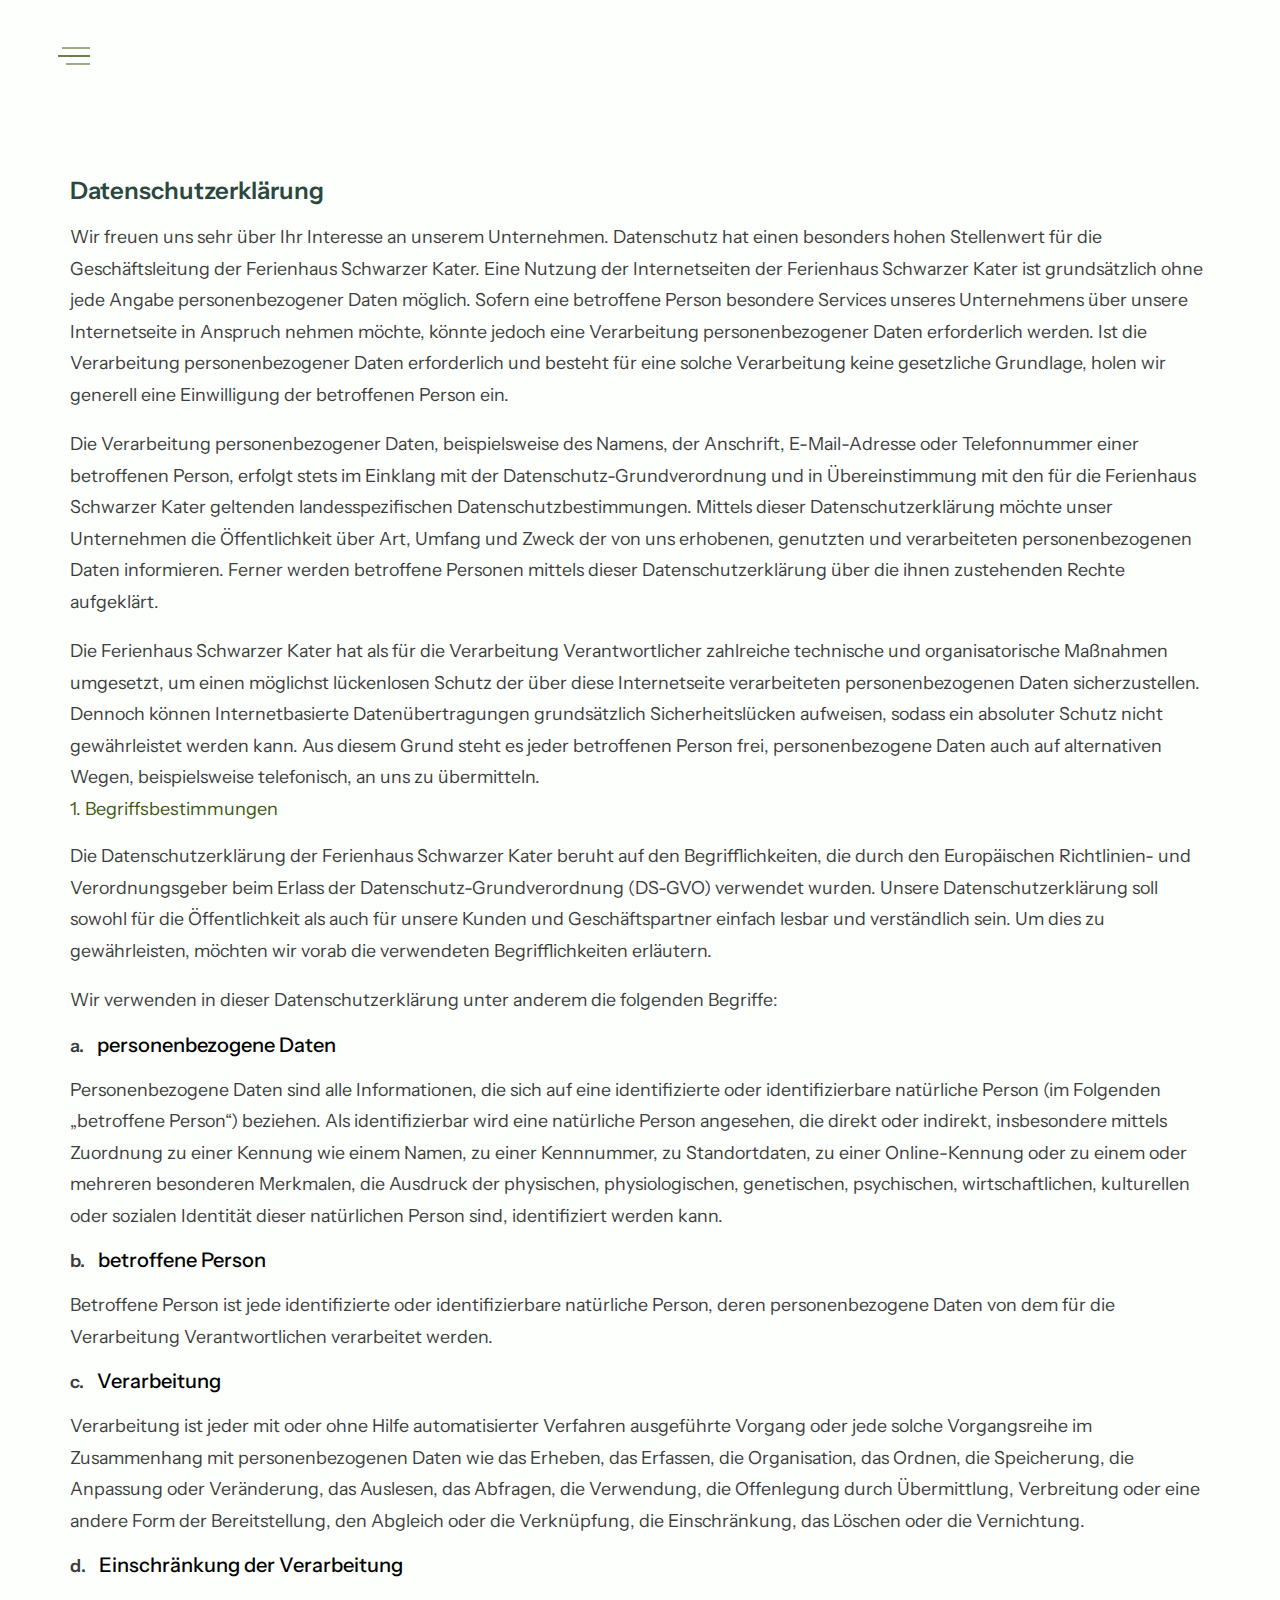
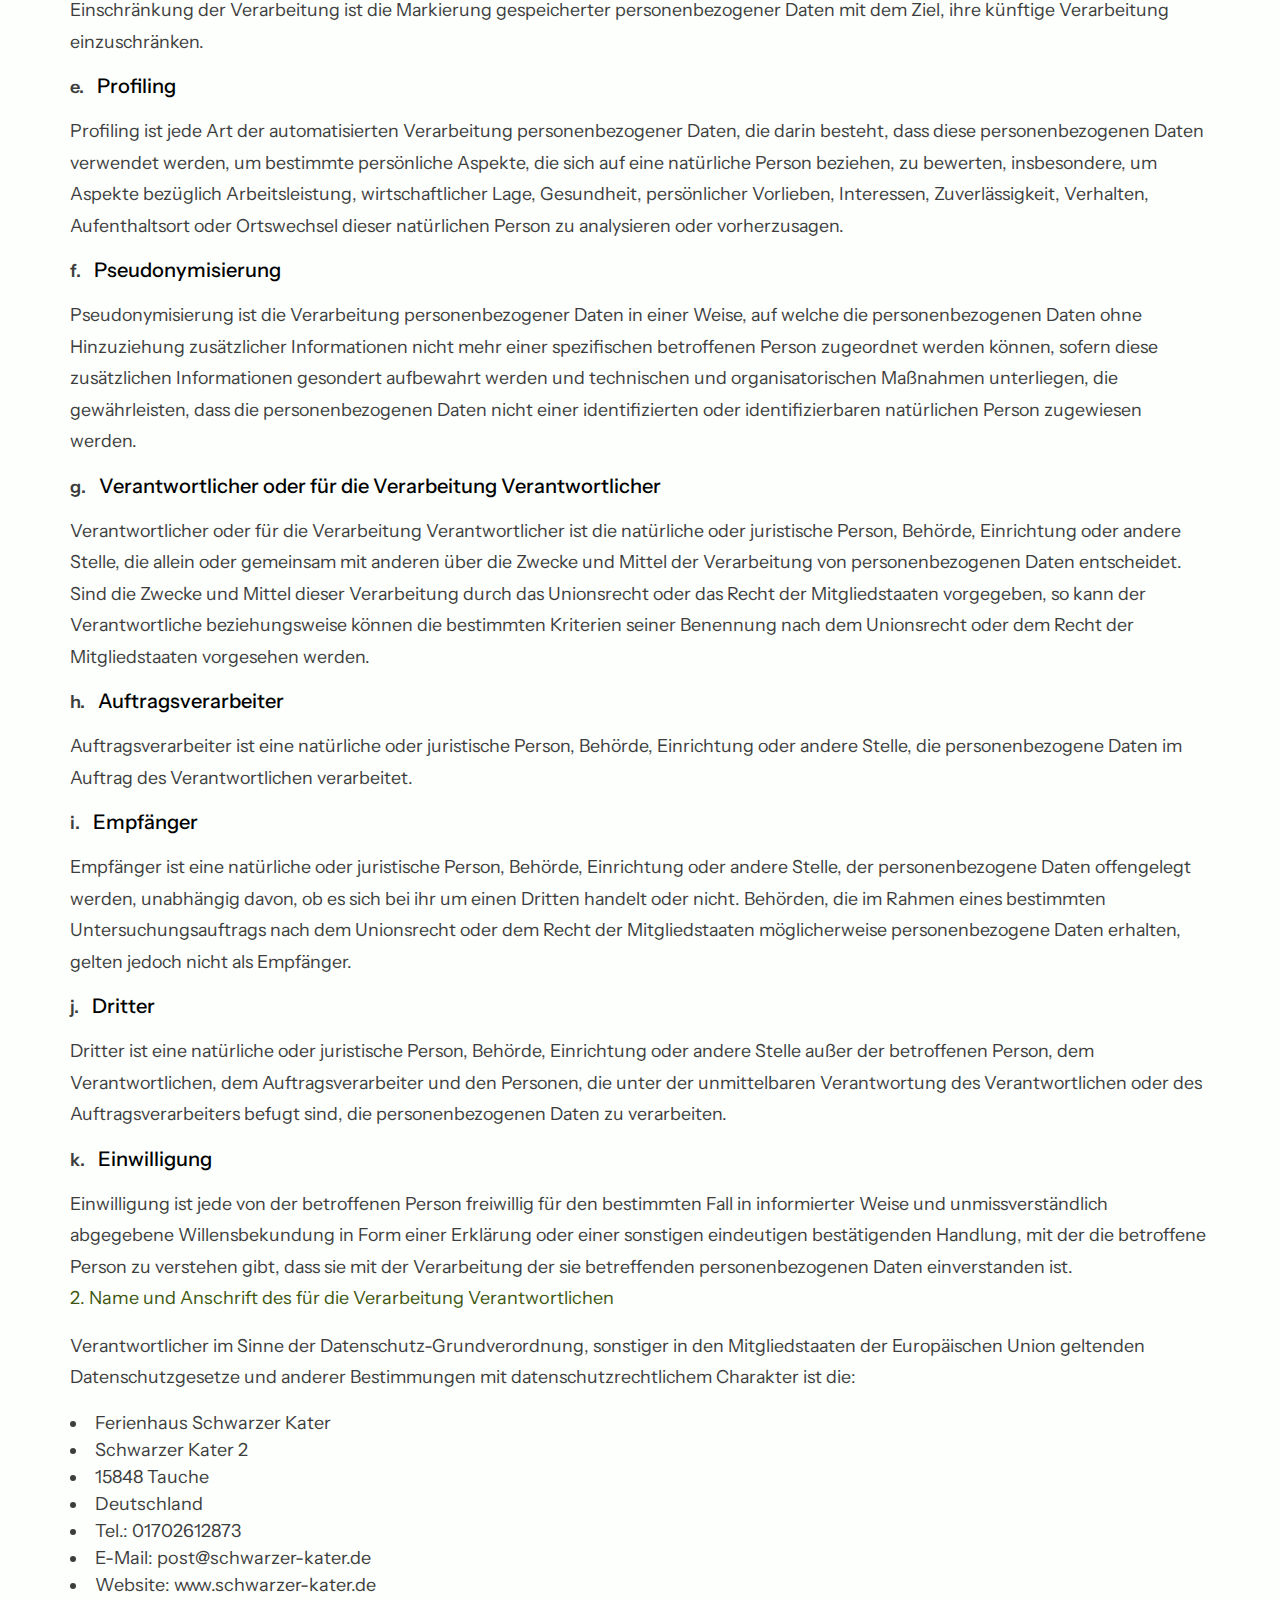
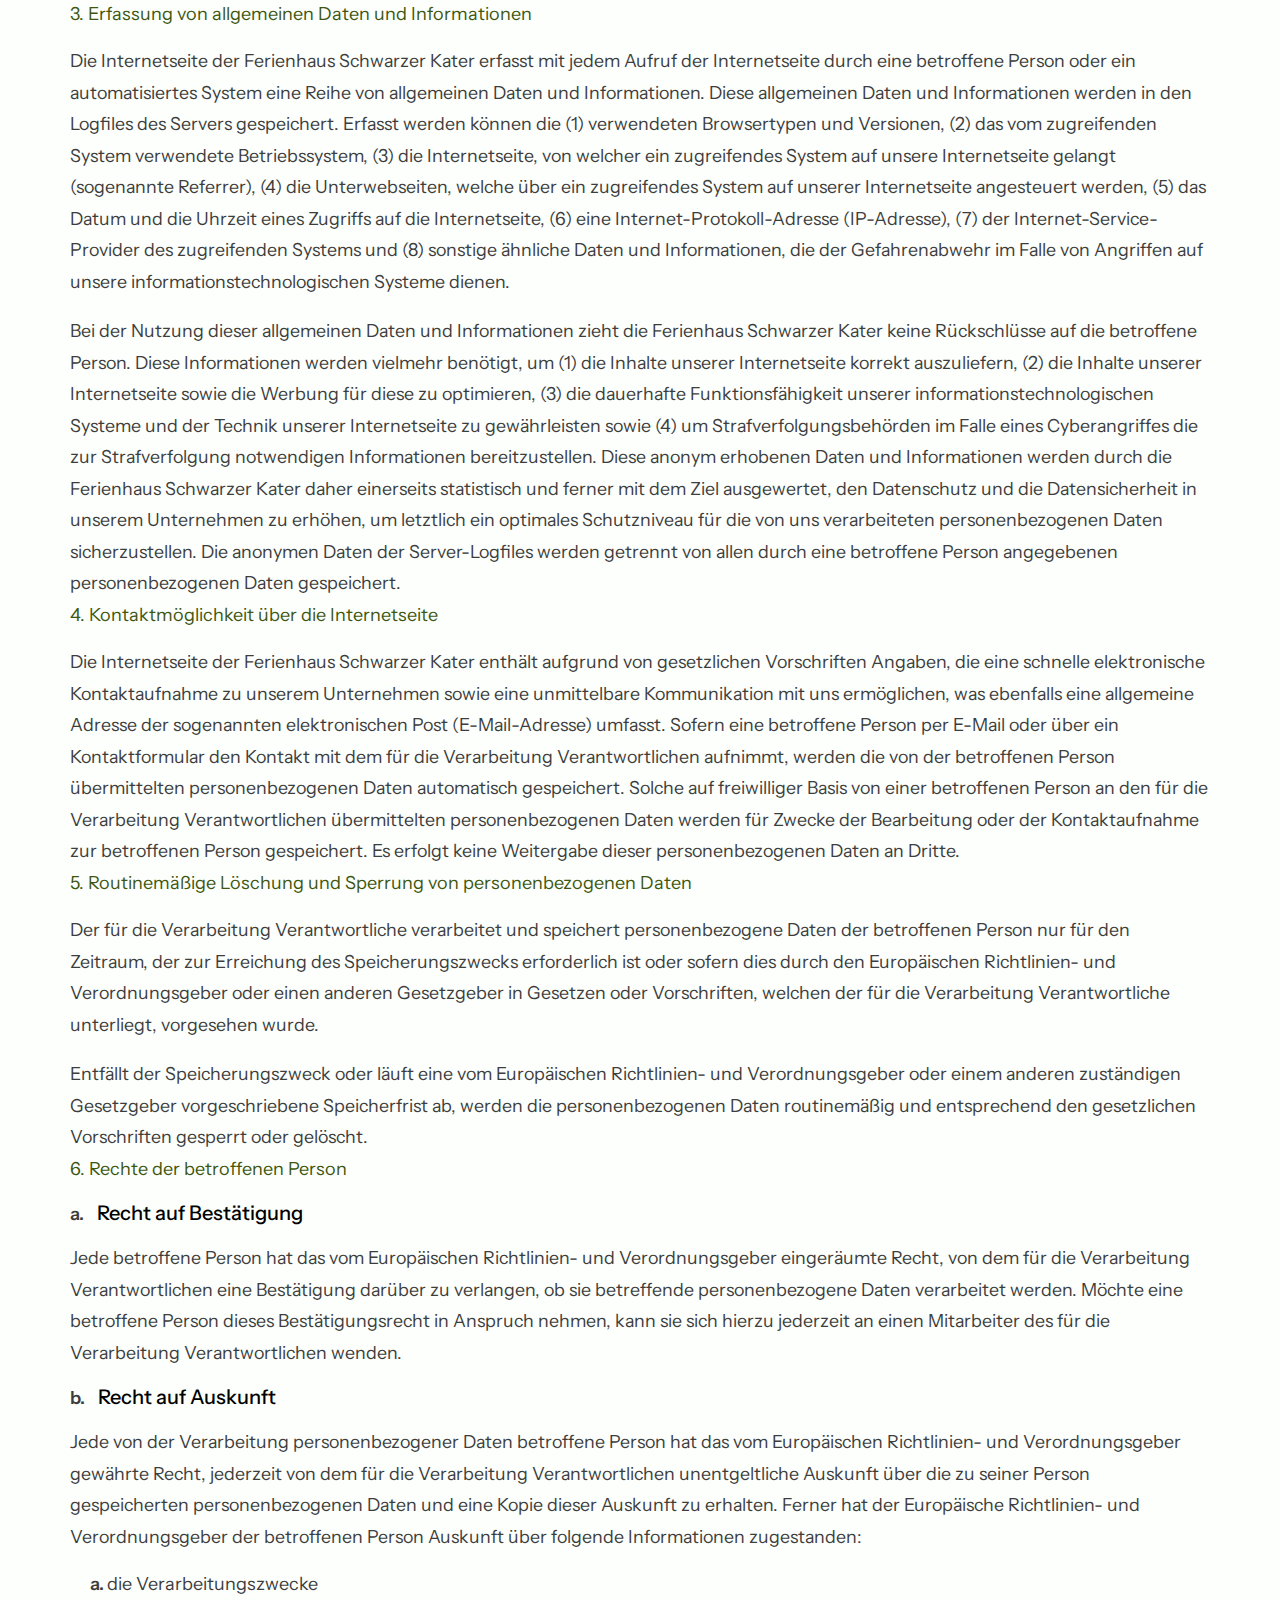
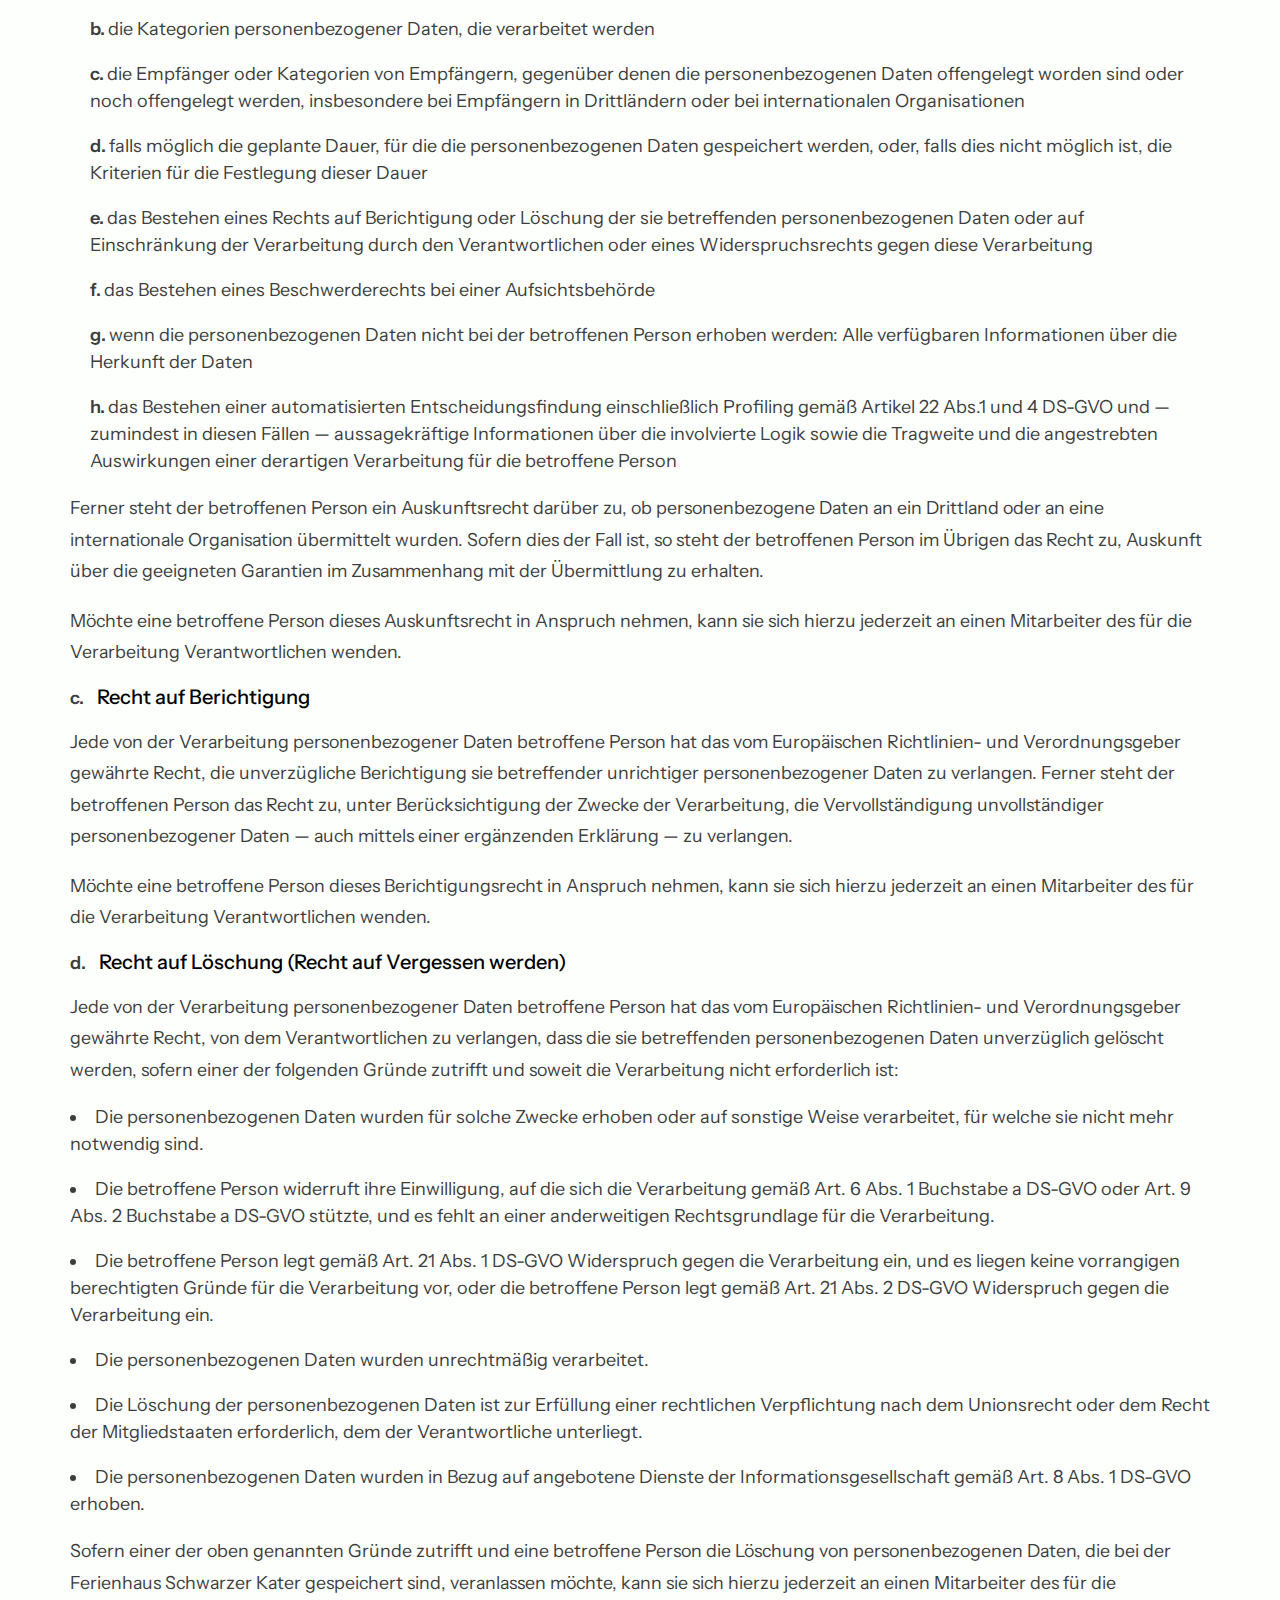
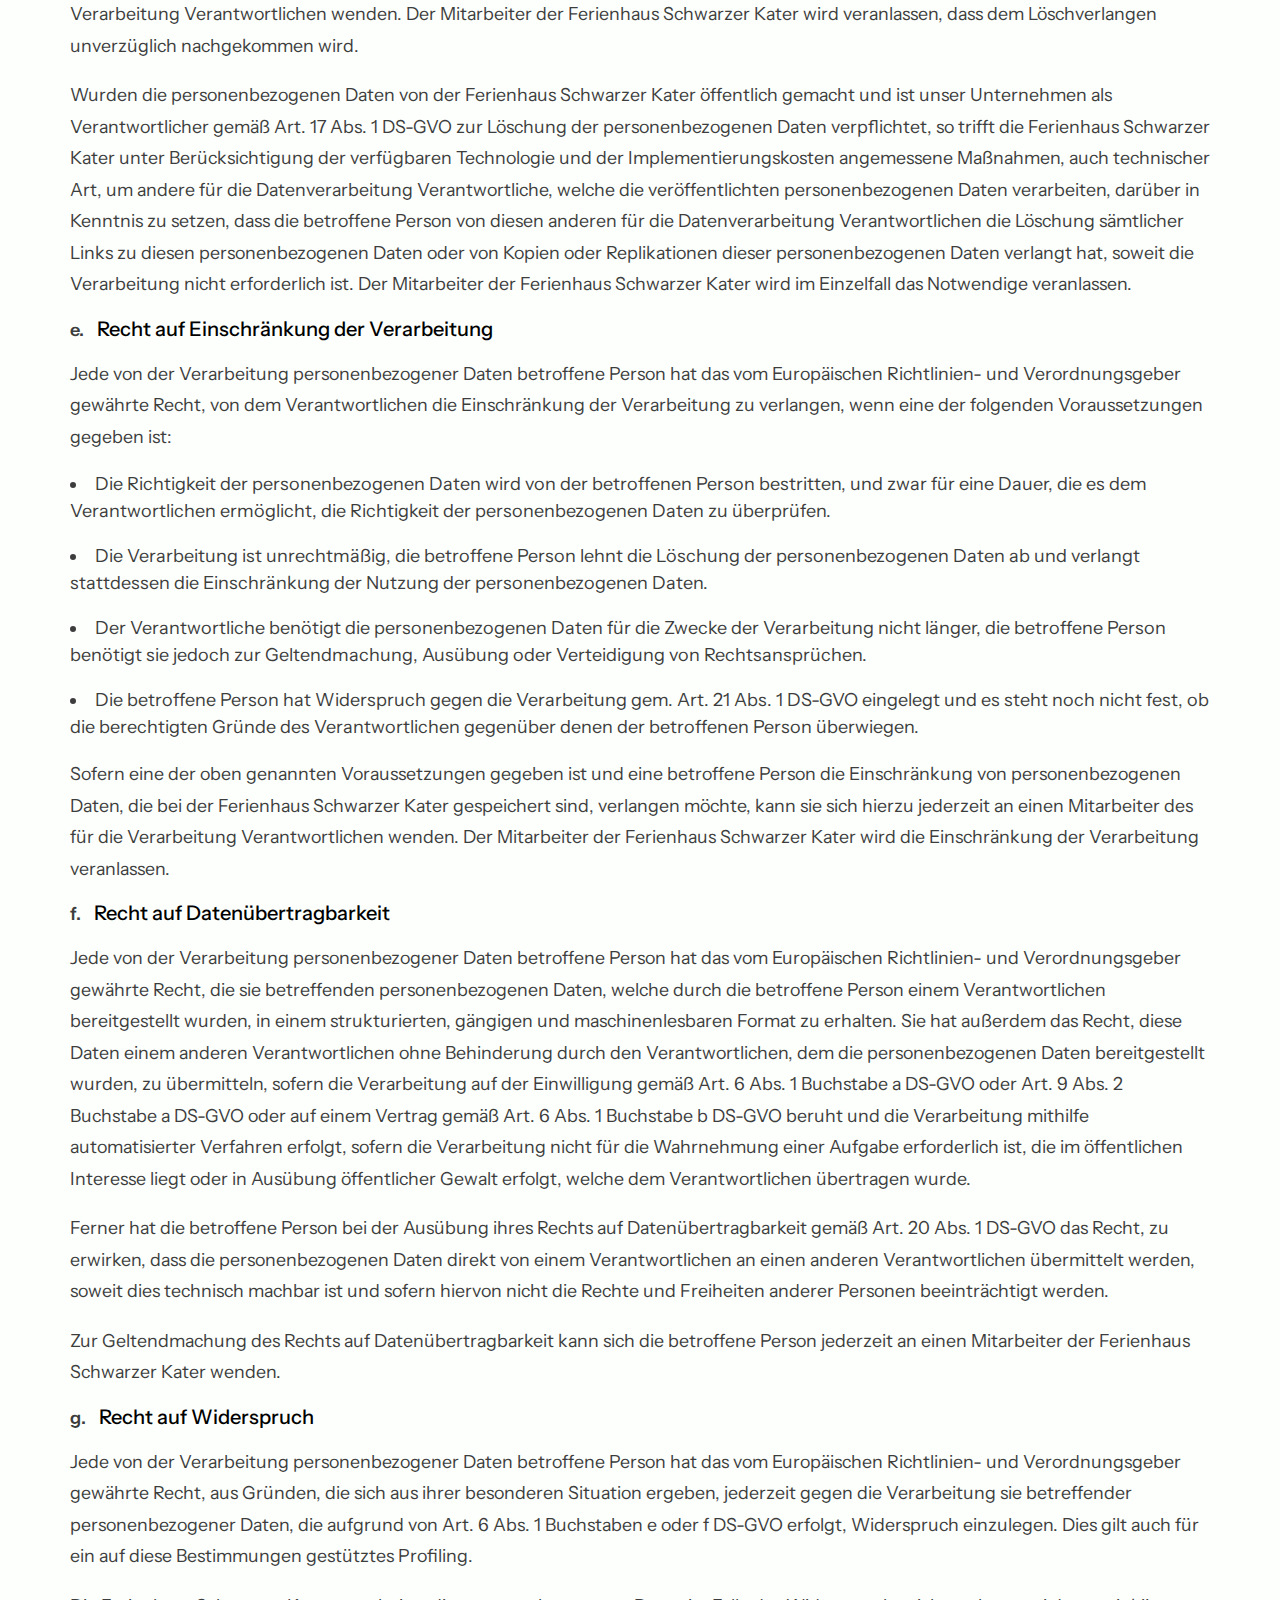
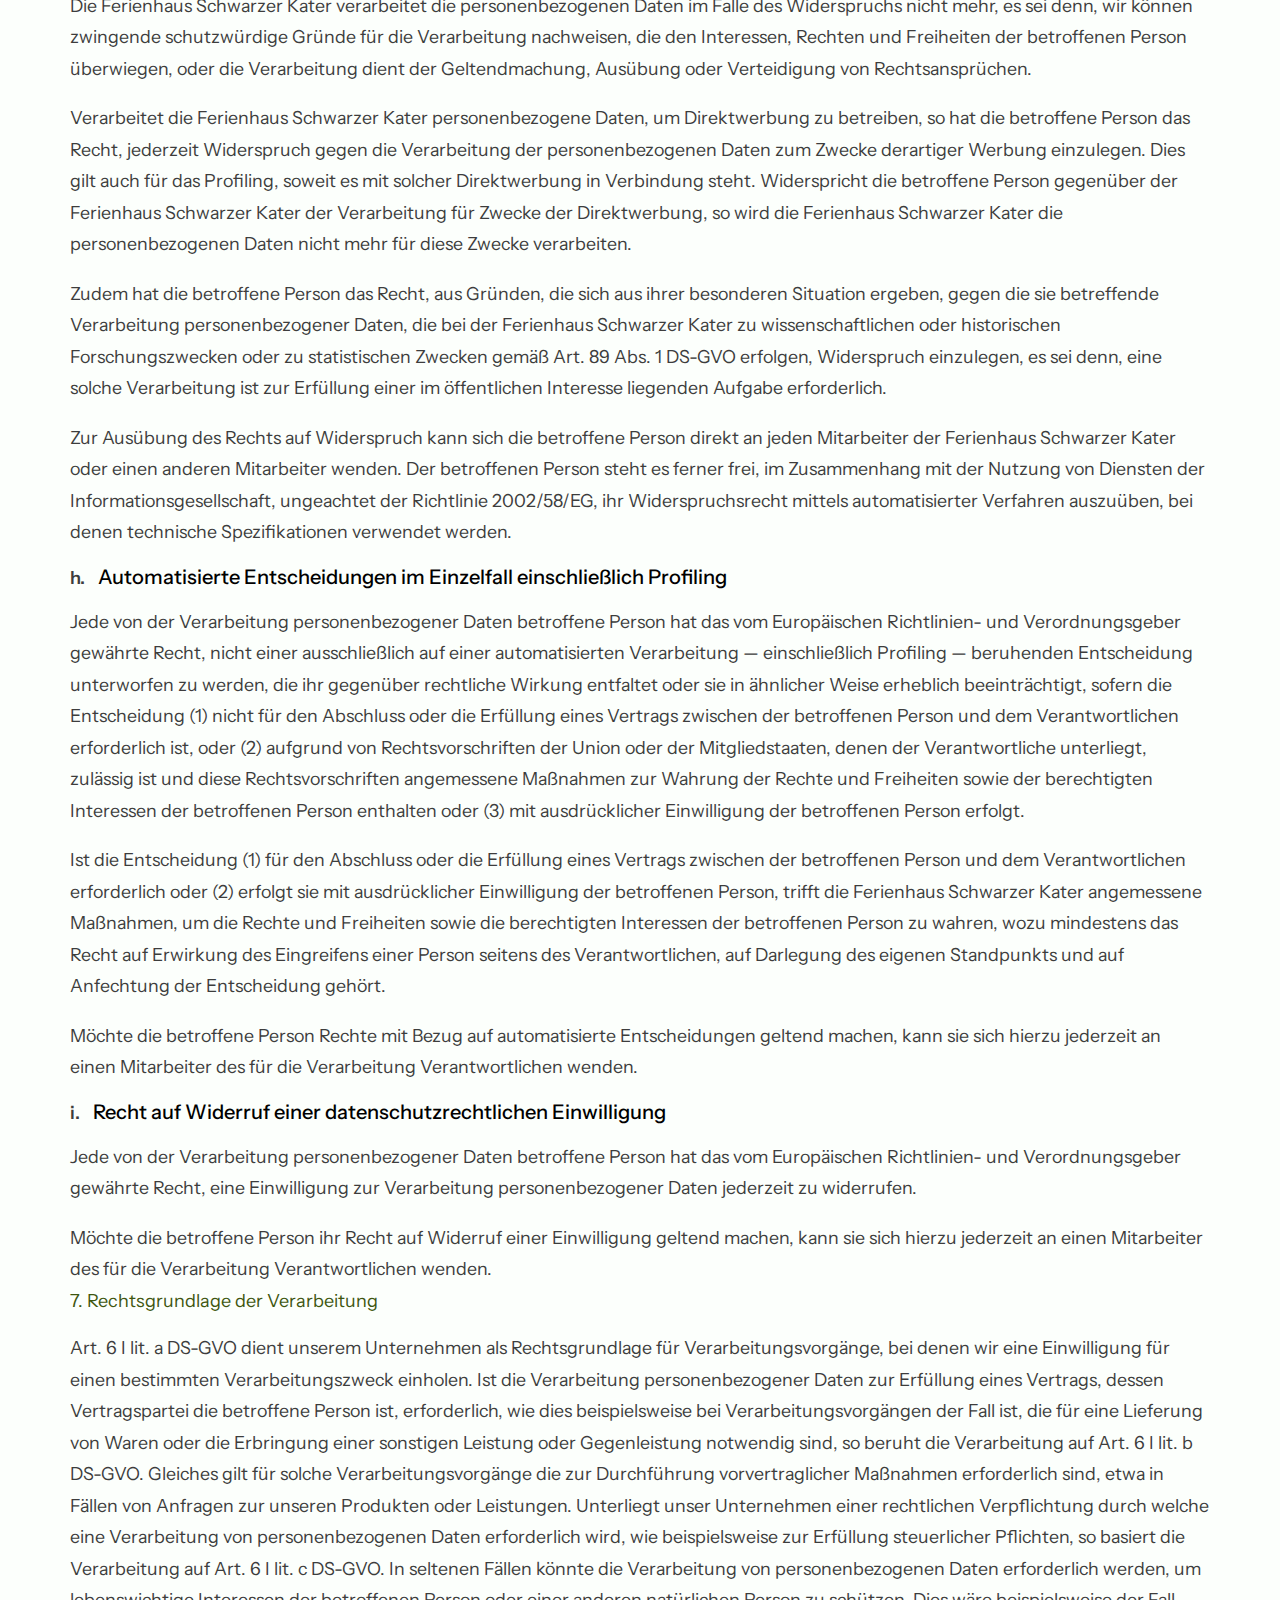
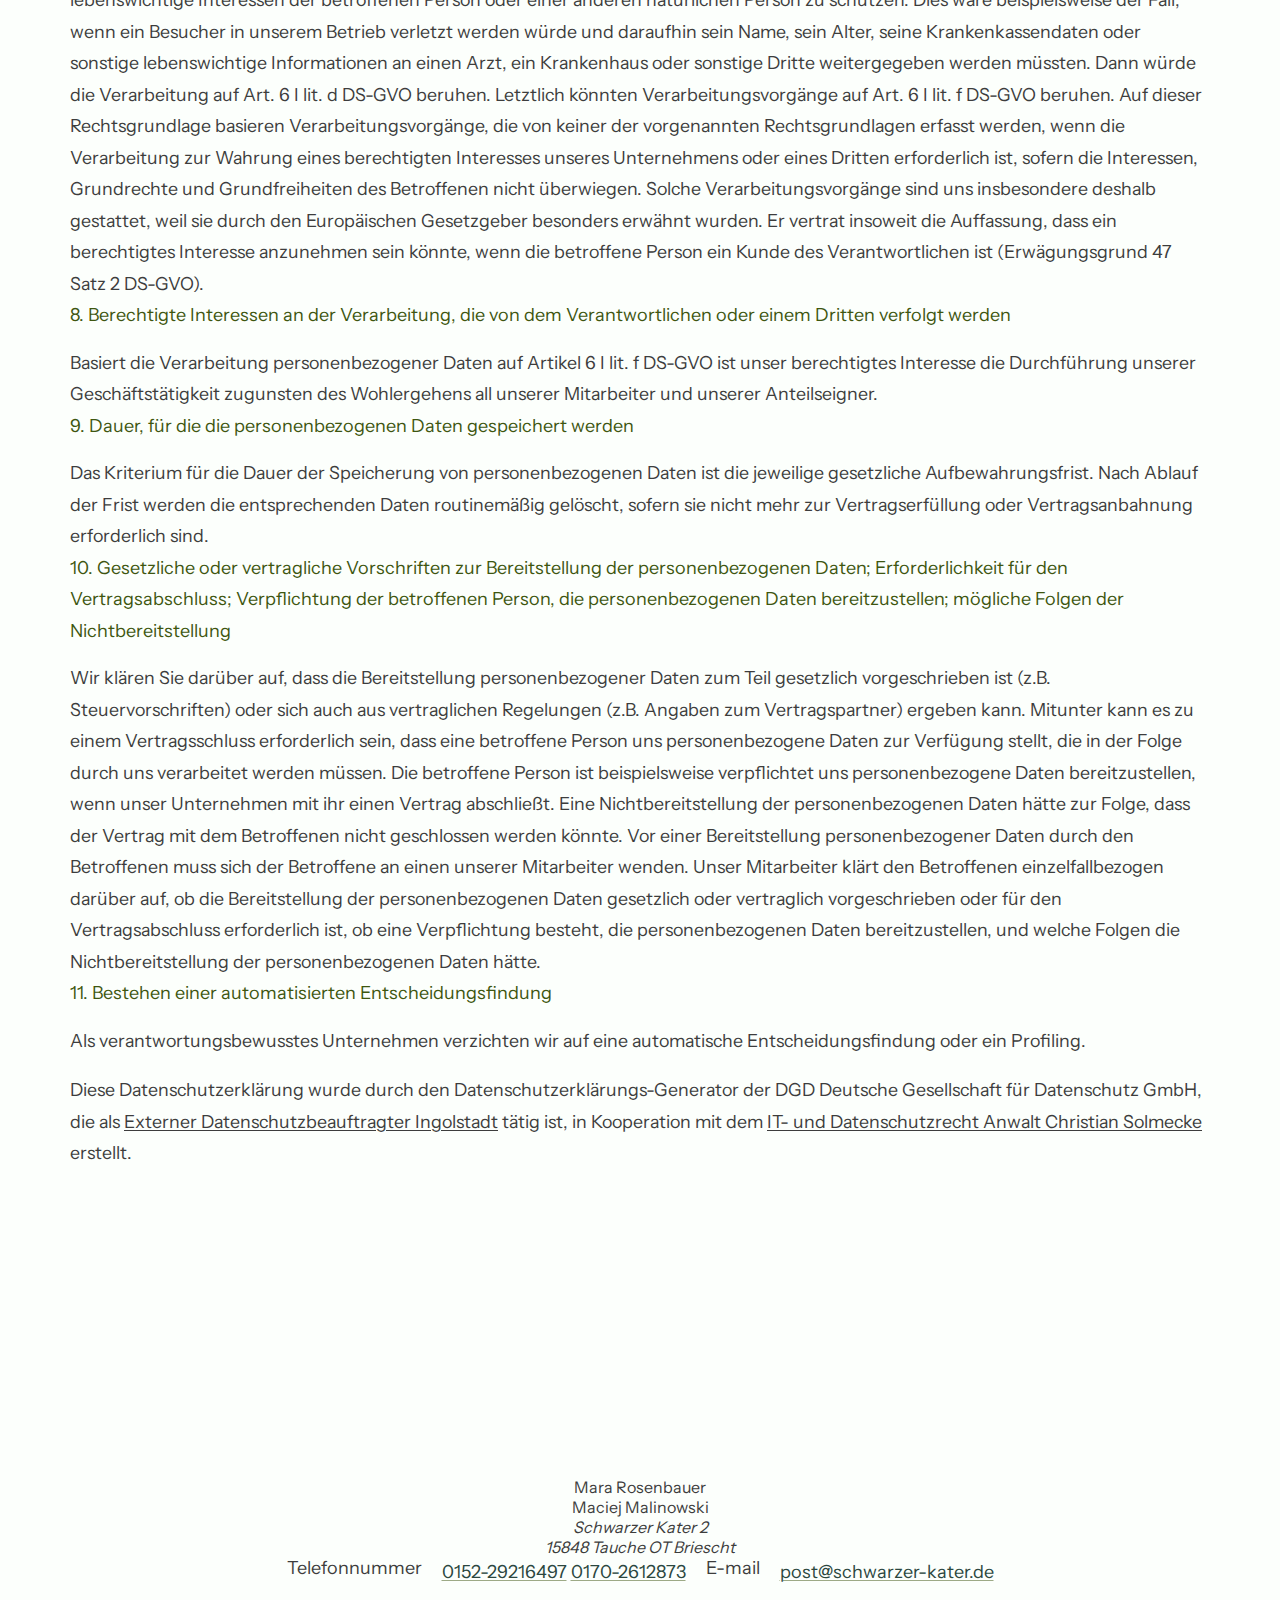
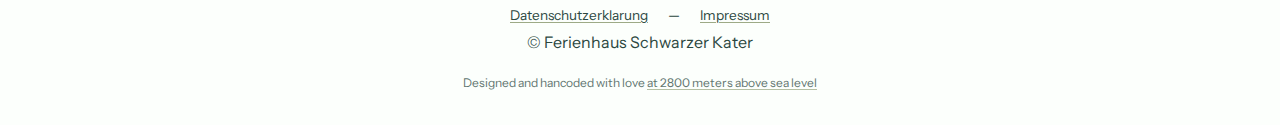
==== datenschutzerklarung.html @ 8ddde850 "Stuff done up to tablet size (?)" ====
<!DOCTYPE HTML>
<html lang="de">
	<head>
		<title>Datenschutzerklärung :: Schwarzer Kater</title>
		<meta charset="utf-8"/>
		<meta name="description" content="Datenschutzerklärung - Schwarzer Kater"/>
		<meta name="keywords" content=""/>
		<meta name="viewport" content="width=device-width, initial-scale=1, user-scalable=no"/>
		<meta http-equiv='cache-control' content='no-cache'/>
		<meta http-equiv='expires' content='0'/>
		<meta http-equiv='pragma' content='no-cache'/>
		<link rel="icon" href="favicon.svg" type="image/svg+xml"/>
		<link rel="manifest" href="/manifest.webmanifest">
		<link rel="stylesheet" href="style.css"/>
		<script defer src="script.js"></script>
	</head>

	<body>
		<!-- Hero image -->
		<header>
			<h1 id="header-logo">
				<a class="logo_link" href="/#heropic">
					<svg id="logo" xmlns="http://www.w3.org/2000/svg" viewBox="0 0 1157.5774 175.6643" preserveAspectRatio="xMidYMin meet" aria-labelledby="logo-title">
						<title id="logo-title">Schwarzer Kater</title>
						<use role="presentation" href="logo.svg#logo-h"></use>
					</svg>
				</a>
			</h1>
			<nav>
				<input type="checkbox" id="menu_toggle"/>
				<label for="menu_toggle">
					<svg xmlns="http://www.w3.org/2000/svg" aria-label="Menu icon" role="img" viewBox="0 0 40 40">
						<rect width="28" height="2" x="12" y="11" fill="currentColor"></rect>
						<rect width="32" height="2" x="8" y="19" fill="currentColor"></rect>
						<rect width="32" height="2" x="8" y="19" fill="currentColor"></rect>
						<rect width="24" height="2" x="16" y="27" fill="currentColor"></rect>
					</svg>
				</label>
				<ul id="menu_items">
					<li><a href="/#wohnungen">Wohnungen</a></li>
					<li><a href="/#einzelheiten">Einzelheiten</a></li>
					<li><a href="/#uberuns">Über uns</a></li>
					<li><a href="/#anreise">Anreise</a></li>
					<li><a href="/#kontakt">Kontakt</a></li>
				</ul>
			</nav>
		</header>

		<!-- Intro text -->
		<main class="textwrapper textlegal">
			<h3>Datenschutzerklärung</h3>
			<p>Wir freuen uns sehr über Ihr Interesse an unserem Unternehmen. Datenschutz hat einen besonders hohen Stellenwert für die Geschäftsleitung der Ferienhaus Schwarzer Kater. Eine Nutzung der Internetseiten der Ferienhaus Schwarzer Kater ist grundsätzlich ohne jede Angabe personenbezogener Daten möglich. Sofern eine betroffene Person besondere Services unseres Unternehmens über unsere Internetseite in Anspruch nehmen möchte, könnte jedoch eine Verarbeitung personenbezogener Daten erforderlich werden. Ist die Verarbeitung personenbezogener Daten erforderlich und besteht für eine solche Verarbeitung keine gesetzliche Grundlage, holen wir generell eine Einwilligung der betroffenen Person ein.</p>
			<p>Die Verarbeitung personenbezogener Daten, beispielsweise des Namens, der Anschrift, E-Mail-Adresse oder Telefonnummer einer betroffenen Person, erfolgt stets im Einklang mit der Datenschutz-Grundverordnung und in Übereinstimmung mit den für die Ferienhaus Schwarzer Kater geltenden landesspezifischen Datenschutzbestimmungen. Mittels dieser Datenschutzerklärung möchte unser Unternehmen die Öffentlichkeit über Art, Umfang und Zweck der von uns erhobenen, genutzten und verarbeiteten personenbezogenen Daten informieren. Ferner werden betroffene Personen mittels dieser Datenschutzerklärung über die ihnen zustehenden Rechte aufgeklärt.</p>
			<p>Die Ferienhaus Schwarzer Kater hat als für die Verarbeitung Verantwortlicher zahlreiche technische und organisatorische Maßnahmen umgesetzt, um einen möglichst lückenlosen Schutz der über diese Internetseite verarbeiteten personenbezogenen Daten sicherzustellen. Dennoch können Internetbasierte Datenübertragungen grundsätzlich Sicherheitslücken aufweisen, sodass ein absoluter Schutz nicht gewährleistet werden kann. Aus diesem Grund steht es jeder betroffenen Person frei, personenbezogene Daten auch auf alternativen Wegen, beispielsweise telefonisch, an uns zu übermitteln.</p>
			<h4>1. Begriffsbestimmungen</h4>
			<p>Die Datenschutzerklärung der Ferienhaus Schwarzer Kater beruht auf den Begrifflichkeiten, die durch den Europäischen Richtlinien- und Verordnungsgeber beim Erlass der Datenschutz-Grundverordnung (DS-GVO) verwendet wurden. Unsere Datenschutzerklärung soll sowohl für die Öffentlichkeit als auch für unsere Kunden und Geschäftspartner einfach lesbar und verständlich sein. Um dies zu gewährleisten, möchten wir vorab die verwendeten Begrifflichkeiten erläutern.</p>
			<p>Wir verwenden in dieser Datenschutzerklärung unter anderem die folgenden Begriffe:</p>
			<ol>
				<li>
					<h5>personenbezogene Daten</h5>
					<p>Personenbezogene Daten sind alle Informationen, die sich auf eine identifizierte oder identifizierbare natürliche Person (im Folgenden „betroffene Person“) beziehen. Als identifizierbar wird eine natürliche Person angesehen, die direkt oder indirekt, insbesondere mittels Zuordnung zu einer Kennung wie einem Namen, zu einer Kennnummer, zu Standortdaten, zu einer Online-Kennung oder zu einem oder mehreren besonderen Merkmalen, die Ausdruck der physischen, physiologischen, genetischen, psychischen, wirtschaftlichen, kulturellen oder sozialen Identität dieser natürlichen Person sind, identifiziert werden kann.</p>
				</li>
				<li>
					<h5>betroffene Person</h5>
					<p>Betroffene Person ist jede identifizierte oder identifizierbare natürliche Person, deren personenbezogene Daten von dem für die Verarbeitung Verantwortlichen verarbeitet werden.</p>
				</li>
				<li>
					<h5>Verarbeitung</h5>
					<p>Verarbeitung ist jeder mit oder ohne Hilfe automatisierter Verfahren ausgeführte Vorgang oder jede solche Vorgangsreihe im Zusammenhang mit personenbezogenen Daten wie das Erheben, das Erfassen, die Organisation, das Ordnen, die Speicherung, die Anpassung oder Veränderung, das Auslesen, das Abfragen, die Verwendung, die Offenlegung durch Übermittlung, Verbreitung oder eine andere Form der Bereitstellung, den Abgleich oder die Verknüpfung, die Einschränkung, das Löschen oder die Vernichtung.</p>
				</li>
				<li>
					<h5>Einschränkung der Verarbeitung</h5>
					<p>Einschränkung der Verarbeitung ist die Markierung gespeicherter personenbezogener Daten mit dem Ziel, ihre künftige Verarbeitung einzuschränken.</p>
				</li>
				<li>
					<h5>Profiling</h5>
					<p>Profiling ist jede Art der automatisierten Verarbeitung personenbezogener Daten, die darin besteht, dass diese personenbezogenen Daten verwendet werden, um bestimmte persönliche Aspekte, die sich auf eine natürliche Person beziehen, zu bewerten, insbesondere, um Aspekte bezüglich Arbeitsleistung, wirtschaftlicher Lage, Gesundheit, persönlicher Vorlieben, Interessen, Zuverlässigkeit, Verhalten, Aufenthaltsort oder Ortswechsel dieser natürlichen Person zu analysieren oder vorherzusagen.</p>
				</li>
				<li>
					<h5> Pseudonymisierung</h5>
					<p>Pseudonymisierung ist die Verarbeitung personenbezogener Daten in einer Weise, auf welche die personenbezogenen Daten ohne Hinzuziehung zusätzlicher Informationen nicht mehr einer spezifischen betroffenen Person zugeordnet werden können, sofern diese zusätzlichen Informationen gesondert aufbewahrt werden und technischen und organisatorischen Maßnahmen unterliegen, die gewährleisten, dass die personenbezogenen Daten nicht einer identifizierten oder identifizierbaren natürlichen Person zugewiesen werden.</p>
				</li>
				<li>
					<h5>Verantwortlicher oder für die Verarbeitung Verantwortlicher</h5>
					<p>Verantwortlicher oder für die Verarbeitung Verantwortlicher ist die natürliche oder juristische Person, Behörde, Einrichtung oder andere Stelle, die allein oder gemeinsam mit anderen über die Zwecke und Mittel der Verarbeitung von personenbezogenen Daten entscheidet. Sind die Zwecke und Mittel dieser Verarbeitung durch das Unionsrecht oder das Recht der Mitgliedstaaten vorgegeben, so kann der Verantwortliche beziehungsweise können die bestimmten Kriterien seiner Benennung nach dem Unionsrecht oder dem Recht der Mitgliedstaaten vorgesehen werden.</p>
				</li>
				<li>
					<h5>Auftragsverarbeiter</h5>
					<p>Auftragsverarbeiter ist eine natürliche oder juristische Person, Behörde, Einrichtung oder andere Stelle, die personenbezogene Daten im Auftrag des Verantwortlichen verarbeitet.</p>
				</li>
				<li>
					<h5>Empfänger</h5>
					<p>Empfänger ist eine natürliche oder juristische Person, Behörde, Einrichtung oder andere Stelle, der personenbezogene Daten offengelegt werden, unabhängig davon, ob es sich bei ihr um einen Dritten handelt oder nicht. Behörden, die im Rahmen eines bestimmten Untersuchungsauftrags nach dem Unionsrecht oder dem Recht der Mitgliedstaaten möglicherweise personenbezogene Daten erhalten, gelten jedoch nicht als Empfänger.</p>
				</li>
				<li>
					<h5>Dritter</h5>
					<p>Dritter ist eine natürliche oder juristische Person, Behörde, Einrichtung oder andere Stelle außer der betroffenen Person, dem Verantwortlichen, dem Auftragsverarbeiter und den Personen, die unter der unmittelbaren Verantwortung des Verantwortlichen oder des Auftragsverarbeiters befugt sind, die personenbezogenen Daten zu verarbeiten.</p>
				</li>
				<li>
					<h5>Einwilligung</h5>
					<p>Einwilligung ist jede von der betroffenen Person freiwillig für den bestimmten Fall in informierter Weise und unmissverständlich abgegebene Willensbekundung in Form einer Erklärung oder einer sonstigen eindeutigen bestätigenden Handlung, mit der die betroffene Person zu verstehen gibt, dass sie mit der Verarbeitung der sie betreffenden personenbezogenen Daten einverstanden ist.</p>
				</li>
			</ol>
			<h4>2. Name und Anschrift des für die Verarbeitung Verantwortlichen</h4>
			<p>Verantwortlicher im Sinne der Datenschutz-Grundverordnung, sonstiger in den Mitgliedstaaten der Europäischen Union geltenden Datenschutzgesetze und anderer Bestimmungen mit datenschutzrechtlichem Charakter ist die:</p>
			<ul>
				<li>Ferienhaus Schwarzer Kater</li>
				<li>Schwarzer Kater 2</li>
				<li>15848 Tauche</li>
				<li>Deutschland</li>
				<li>Tel.: 01702612873</li>
				<li>E-Mail: post@schwarzer-kater.de</li>
				<li>Website: www.schwarzer-kater.de</li>
			</ul>
			<h4>3. Erfassung von allgemeinen Daten und Informationen</h4>
			<p>Die Internetseite der Ferienhaus Schwarzer Kater erfasst mit jedem Aufruf der Internetseite durch eine betroffene Person oder ein automatisiertes System eine Reihe von allgemeinen Daten und Informationen. Diese allgemeinen Daten und Informationen werden in den Logfiles des Servers gespeichert. Erfasst werden können die (1) verwendeten Browsertypen und Versionen, (2) das vom zugreifenden System verwendete Betriebssystem, (3) die Internetseite, von welcher ein zugreifendes System auf unsere Internetseite gelangt (sogenannte Referrer), (4) die Unterwebseiten, welche über ein zugreifendes System auf unserer Internetseite angesteuert werden, (5) das Datum und die Uhrzeit eines Zugriffs auf die Internetseite, (6) eine Internet-Protokoll-Adresse (IP-Adresse), (7) der Internet-Service-Provider des zugreifenden Systems und (8) sonstige ähnliche Daten und Informationen, die der Gefahrenabwehr im Falle von Angriffen auf unsere informationstechnologischen Systeme dienen.</p>
			<p>Bei der Nutzung dieser allgemeinen Daten und Informationen zieht die Ferienhaus Schwarzer Kater keine Rückschlüsse auf die betroffene Person. Diese Informationen werden vielmehr benötigt, um (1) die Inhalte unserer Internetseite korrekt auszuliefern, (2) die Inhalte unserer Internetseite sowie die Werbung für diese zu optimieren, (3) die dauerhafte Funktionsfähigkeit unserer informationstechnologischen Systeme und der Technik unserer Internetseite zu gewährleisten sowie (4) um Strafverfolgungsbehörden im Falle eines Cyberangriffes die zur Strafverfolgung notwendigen Informationen bereitzustellen. Diese anonym erhobenen Daten und Informationen werden durch die Ferienhaus Schwarzer Kater daher einerseits statistisch und ferner mit dem Ziel ausgewertet, den Datenschutz und die Datensicherheit in unserem Unternehmen zu erhöhen, um letztlich ein optimales Schutzniveau für die von uns verarbeiteten personenbezogenen Daten sicherzustellen. Die anonymen Daten der Server-Logfiles werden getrennt von allen durch eine betroffene Person angegebenen personenbezogenen Daten gespeichert.</p>
			<h4>4. Kontaktmöglichkeit über die Internetseite</h4>
			<p>Die Internetseite der Ferienhaus Schwarzer Kater enthält aufgrund von gesetzlichen Vorschriften Angaben, die eine schnelle elektronische Kontaktaufnahme zu unserem Unternehmen sowie eine unmittelbare Kommunikation mit uns ermöglichen, was ebenfalls eine allgemeine Adresse der sogenannten elektronischen Post (E-Mail-Adresse) umfasst. Sofern eine betroffene Person per E-Mail oder über ein Kontaktformular den Kontakt mit dem für die Verarbeitung Verantwortlichen aufnimmt, werden die von der betroffenen Person übermittelten personenbezogenen Daten automatisch gespeichert. Solche auf freiwilliger Basis von einer betroffenen Person an den für die Verarbeitung Verantwortlichen übermittelten personenbezogenen Daten werden für Zwecke der Bearbeitung oder der Kontaktaufnahme zur betroffenen Person gespeichert. Es erfolgt keine Weitergabe dieser personenbezogenen Daten an Dritte.</p>
			<h4>5. Routinemäßige Löschung und Sperrung von personenbezogenen Daten</h4>
			<p>Der für die Verarbeitung Verantwortliche verarbeitet und speichert personenbezogene Daten der betroffenen Person nur für den Zeitraum, der zur Erreichung des Speicherungszwecks erforderlich ist oder sofern dies durch den Europäischen Richtlinien- und Verordnungsgeber oder einen anderen Gesetzgeber in Gesetzen oder Vorschriften, welchen der für die Verarbeitung Verantwortliche unterliegt, vorgesehen wurde.</p>
			<p>Entfällt der Speicherungszweck oder läuft eine vom Europäischen Richtlinien- und Verordnungsgeber oder einem anderen zuständigen Gesetzgeber vorgeschriebene Speicherfrist ab, werden die personenbezogenen Daten routinemäßig und entsprechend den gesetzlichen Vorschriften gesperrt oder gelöscht.</p>
			<h4>6. Rechte der betroffenen Person</h4>
			<ol>
				<li>
					<h5>Recht auf Bestätigung</h5>
					<p>Jede betroffene Person hat das vom Europäischen Richtlinien- und Verordnungsgeber eingeräumte Recht, von dem für die Verarbeitung Verantwortlichen eine Bestätigung darüber zu verlangen, ob sie betreffende personenbezogene Daten verarbeitet werden. Möchte eine betroffene Person dieses Bestätigungsrecht in Anspruch nehmen, kann sie sich hierzu jederzeit an einen Mitarbeiter des für die Verarbeitung Verantwortlichen wenden.</p>
				</li>
				<li>
					<h5>Recht auf Auskunft</h5>
					<p>Jede von der Verarbeitung personenbezogener Daten betroffene Person hat das vom Europäischen Richtlinien- und Verordnungsgeber gewährte Recht, jederzeit von dem für die Verarbeitung Verantwortlichen unentgeltliche Auskunft über die zu seiner Person gespeicherten personenbezogenen Daten und eine Kopie dieser Auskunft zu erhalten. Ferner hat der Europäische Richtlinien- und Verordnungsgeber der betroffenen Person Auskunft über folgende Informationen zugestanden:</p>
					<ol>
						<li>die Verarbeitungszwecke</li>
						<li>die Kategorien personenbezogener Daten, die verarbeitet werden</li>
						<li>die Empfänger oder Kategorien von Empfängern, gegenüber denen die personenbezogenen Daten offengelegt worden sind oder noch offengelegt werden, insbesondere bei Empfängern in Drittländern oder bei internationalen Organisationen</li>
						<li>falls möglich die geplante Dauer, für die die personenbezogenen Daten gespeichert werden, oder, falls dies nicht möglich ist, die Kriterien für die Festlegung dieser Dauer</li>
						<li>das Bestehen eines Rechts auf Berichtigung oder Löschung der sie betreffenden personenbezogenen Daten oder auf Einschränkung der Verarbeitung durch den Verantwortlichen oder eines Widerspruchsrechts gegen diese Verarbeitung</li>
						<li>das Bestehen eines Beschwerderechts bei einer Aufsichtsbehörde</li>
						<li>wenn die personenbezogenen Daten nicht bei der betroffenen Person erhoben werden: Alle verfügbaren Informationen über die Herkunft der Daten</li>
						<li>das Bestehen einer automatisierten Entscheidungsfindung einschließlich Profiling gemäß Artikel 22 Abs.1 und 4 DS-GVO und — zumindest in diesen Fällen — aussagekräftige Informationen über die involvierte Logik sowie die Tragweite und die angestrebten Auswirkungen einer derartigen Verarbeitung für die betroffene Person</li>
					</ol>
					<p>Ferner steht der betroffenen Person ein Auskunftsrecht darüber zu, ob personenbezogene Daten an ein Drittland oder an eine internationale Organisation übermittelt wurden. Sofern dies der Fall ist, so steht der betroffenen Person im Übrigen das Recht zu, Auskunft über die geeigneten Garantien im Zusammenhang mit der Übermittlung zu erhalten.</p>
					<p>Möchte eine betroffene Person dieses Auskunftsrecht in Anspruch nehmen, kann sie sich hierzu jederzeit an einen Mitarbeiter des für die Verarbeitung Verantwortlichen wenden.</p>
				</li>
				<li>
					<h5>Recht auf Berichtigung</h5>
					<p>Jede von der Verarbeitung personenbezogener Daten betroffene Person hat das vom Europäischen Richtlinien- und Verordnungsgeber gewährte Recht, die unverzügliche Berichtigung sie betreffender unrichtiger personenbezogener Daten zu verlangen. Ferner steht der betroffenen Person das Recht zu, unter Berücksichtigung der Zwecke der Verarbeitung, die Vervollständigung unvollständiger personenbezogener Daten — auch mittels einer ergänzenden Erklärung — zu verlangen.</p>
					<p>Möchte eine betroffene Person dieses Berichtigungsrecht in Anspruch nehmen, kann sie sich hierzu jederzeit an einen Mitarbeiter des für die Verarbeitung Verantwortlichen wenden.</p>
				</li>
				<li>
					<h5>Recht auf Löschung (Recht auf Vergessen werden)</h5>
					<p>Jede von der Verarbeitung personenbezogener Daten betroffene Person hat das vom Europäischen Richtlinien- und Verordnungsgeber gewährte Recht, von dem Verantwortlichen zu verlangen, dass die sie betreffenden personenbezogenen Daten unverzüglich gelöscht werden, sofern einer der folgenden Gründe zutrifft und soweit die Verarbeitung nicht erforderlich ist:</p>
					<ul>
						<li>Die personenbezogenen Daten wurden für solche Zwecke erhoben oder auf sonstige Weise verarbeitet, für welche sie nicht mehr notwendig sind.</li>
						<li>Die betroffene Person widerruft ihre Einwilligung, auf die sich die Verarbeitung gemäß Art. 6 Abs. 1 Buchstabe a DS-GVO oder Art. 9 Abs. 2 Buchstabe a DS-GVO stützte, und es fehlt an einer anderweitigen Rechtsgrundlage für die Verarbeitung.</li>
						<li>Die betroffene Person legt gemäß Art. 21 Abs. 1 DS-GVO Widerspruch gegen die Verarbeitung ein, und es liegen keine vorrangigen berechtigten Gründe für die Verarbeitung vor, oder die betroffene Person legt gemäß Art. 21 Abs. 2 DS-GVO Widerspruch gegen die Verarbeitung ein.</li>
						<li>Die personenbezogenen Daten wurden unrechtmäßig verarbeitet.</li>
						<li>Die Löschung der personenbezogenen Daten ist zur Erfüllung einer rechtlichen Verpflichtung nach dem Unionsrecht oder dem Recht der Mitgliedstaaten erforderlich, dem der Verantwortliche unterliegt.</li>
						<li>Die personenbezogenen Daten wurden in Bezug auf angebotene Dienste der Informationsgesellschaft gemäß Art. 8 Abs. 1 DS-GVO erhoben.</li>
					</ul>
					<p>Sofern einer der oben genannten Gründe zutrifft und eine betroffene Person die Löschung von personenbezogenen Daten, die bei der Ferienhaus Schwarzer Kater gespeichert sind, veranlassen möchte, kann sie sich hierzu jederzeit an einen Mitarbeiter des für die Verarbeitung Verantwortlichen wenden. Der Mitarbeiter der Ferienhaus Schwarzer Kater wird veranlassen, dass dem Löschverlangen unverzüglich nachgekommen wird.</p>
					<p>Wurden die personenbezogenen Daten von der Ferienhaus Schwarzer Kater öffentlich gemacht und ist unser Unternehmen als Verantwortlicher gemäß Art. 17 Abs. 1 DS-GVO zur Löschung der personenbezogenen Daten verpflichtet, so trifft die Ferienhaus Schwarzer Kater unter Berücksichtigung der verfügbaren Technologie und der Implementierungskosten angemessene Maßnahmen, auch technischer Art, um andere für die Datenverarbeitung Verantwortliche, welche die veröffentlichten personenbezogenen Daten verarbeiten, darüber in Kenntnis zu setzen, dass die betroffene Person von diesen anderen für die Datenverarbeitung Verantwortlichen die Löschung sämtlicher Links zu diesen personenbezogenen Daten oder von Kopien oder Replikationen dieser personenbezogenen Daten verlangt hat, soweit die Verarbeitung nicht erforderlich ist. Der Mitarbeiter der Ferienhaus Schwarzer Kater wird im Einzelfall das Notwendige veranlassen.</p>
				</li>
				<li>
					<h5>Recht auf Einschränkung der Verarbeitung</h5>
					<p>Jede von der Verarbeitung personenbezogener Daten betroffene Person hat das vom Europäischen Richtlinien- und Verordnungsgeber gewährte Recht, von dem Verantwortlichen die Einschränkung der Verarbeitung zu verlangen, wenn eine der folgenden Voraussetzungen gegeben ist:</p>
					<ul>
						<li>Die Richtigkeit der personenbezogenen Daten wird von der betroffenen Person bestritten, und zwar für eine Dauer, die es dem Verantwortlichen ermöglicht, die Richtigkeit der personenbezogenen Daten zu überprüfen.</li>
						<li>Die Verarbeitung ist unrechtmäßig, die betroffene Person lehnt die Löschung der personenbezogenen Daten ab und verlangt stattdessen die Einschränkung der Nutzung der personenbezogenen Daten.</li>
						<li>Der Verantwortliche benötigt die personenbezogenen Daten für die Zwecke der Verarbeitung nicht länger, die betroffene Person benötigt sie jedoch zur Geltendmachung, Ausübung oder Verteidigung von Rechtsansprüchen.</li>
						<li>Die betroffene Person hat Widerspruch gegen die Verarbeitung gem. Art. 21 Abs. 1 DS-GVO eingelegt und es steht noch nicht fest, ob die berechtigten Gründe des Verantwortlichen gegenüber denen der betroffenen Person überwiegen.</li>
					</ul>
			<p>Sofern eine der oben genannten Voraussetzungen gegeben ist und eine betroffene Person die Einschränkung von personenbezogenen Daten, die bei der Ferienhaus Schwarzer Kater gespeichert sind, verlangen möchte, kann sie sich hierzu jederzeit an einen Mitarbeiter des für die Verarbeitung Verantwortlichen wenden. Der Mitarbeiter der Ferienhaus Schwarzer Kater wird die Einschränkung der Verarbeitung veranlassen.</p>
				</li>
				<li>
					<h5>Recht auf Datenübertragbarkeit</h5>
					<p>Jede von der Verarbeitung personenbezogener Daten betroffene Person hat das vom Europäischen Richtlinien- und Verordnungsgeber gewährte Recht, die sie betreffenden personenbezogenen Daten, welche durch die betroffene Person einem Verantwortlichen bereitgestellt wurden, in einem strukturierten, gängigen und maschinenlesbaren Format zu erhalten. Sie hat außerdem das Recht, diese Daten einem anderen Verantwortlichen ohne Behinderung durch den Verantwortlichen, dem die personenbezogenen Daten bereitgestellt wurden, zu übermitteln, sofern die Verarbeitung auf der Einwilligung gemäß Art. 6 Abs. 1 Buchstabe a DS-GVO oder Art. 9 Abs. 2 Buchstabe a DS-GVO oder auf einem Vertrag gemäß Art. 6 Abs. 1 Buchstabe b DS-GVO beruht und die Verarbeitung mithilfe automatisierter Verfahren erfolgt, sofern die Verarbeitung nicht für die Wahrnehmung einer Aufgabe erforderlich ist, die im öffentlichen Interesse liegt oder in Ausübung öffentlicher Gewalt erfolgt, welche dem Verantwortlichen übertragen wurde.</p>
					<p>Ferner hat die betroffene Person bei der Ausübung ihres Rechts auf Datenübertragbarkeit gemäß Art. 20 Abs. 1 DS-GVO das Recht, zu erwirken, dass die personenbezogenen Daten direkt von einem Verantwortlichen an einen anderen Verantwortlichen übermittelt werden, soweit dies technisch machbar ist und sofern hiervon nicht die Rechte und Freiheiten anderer Personen beeinträchtigt werden.</p>
					<p>Zur Geltendmachung des Rechts auf Datenübertragbarkeit kann sich die betroffene Person jederzeit an einen Mitarbeiter der Ferienhaus Schwarzer Kater wenden.</p>
				</li>
				<li>
					<h5>Recht auf Widerspruch</h5>
					<p>Jede von der Verarbeitung personenbezogener Daten betroffene Person hat das vom Europäischen Richtlinien- und Verordnungsgeber gewährte Recht, aus Gründen, die sich aus ihrer besonderen Situation ergeben, jederzeit gegen die Verarbeitung sie betreffender personenbezogener Daten, die aufgrund von Art. 6 Abs. 1 Buchstaben e oder f DS-GVO erfolgt, Widerspruch einzulegen. Dies gilt auch für ein auf diese Bestimmungen gestütztes Profiling.</p>
					<p>Die Ferienhaus Schwarzer Kater verarbeitet die personenbezogenen Daten im Falle des Widerspruchs nicht mehr, es sei denn, wir können zwingende schutzwürdige Gründe für die Verarbeitung nachweisen, die den Interessen, Rechten und Freiheiten der betroffenen Person überwiegen, oder die Verarbeitung dient der Geltendmachung, Ausübung oder Verteidigung von Rechtsansprüchen.</p>
					<p>Verarbeitet die Ferienhaus Schwarzer Kater personenbezogene Daten, um Direktwerbung zu betreiben, so hat die betroffene Person das Recht, jederzeit Widerspruch gegen die Verarbeitung der personenbezogenen Daten zum Zwecke derartiger Werbung einzulegen. Dies gilt auch für das Profiling, soweit es mit solcher Direktwerbung in Verbindung steht. Widerspricht die betroffene Person gegenüber der Ferienhaus Schwarzer Kater der Verarbeitung für Zwecke der Direktwerbung, so wird die Ferienhaus Schwarzer Kater die personenbezogenen Daten nicht mehr für diese Zwecke verarbeiten.</p>
					<p>Zudem hat die betroffene Person das Recht, aus Gründen, die sich aus ihrer besonderen Situation ergeben, gegen die sie betreffende Verarbeitung personenbezogener Daten, die bei der Ferienhaus Schwarzer Kater zu wissenschaftlichen oder historischen Forschungszwecken oder zu statistischen Zwecken gemäß Art. 89 Abs. 1 DS-GVO erfolgen, Widerspruch einzulegen, es sei denn, eine solche Verarbeitung ist zur Erfüllung einer im öffentlichen Interesse liegenden Aufgabe erforderlich.</p>
					<p>Zur Ausübung des Rechts auf Widerspruch kann sich die betroffene Person direkt an jeden Mitarbeiter der Ferienhaus Schwarzer Kater oder einen anderen Mitarbeiter wenden. Der betroffenen Person steht es ferner frei, im Zusammenhang mit der Nutzung von Diensten der Informationsgesellschaft, ungeachtet der Richtlinie 2002/58/EG, ihr Widerspruchsrecht mittels automatisierter Verfahren auszuüben, bei denen technische Spezifikationen verwendet werden.</p>
				</li>
				<li>
					<h5> Automatisierte Entscheidungen im Einzelfall einschließlich Profiling</h5>
					<p>Jede von der Verarbeitung personenbezogener Daten betroffene Person hat das vom Europäischen Richtlinien- und Verordnungsgeber gewährte Recht, nicht einer ausschließlich auf einer automatisierten Verarbeitung &mdash; einschließlich Profiling — beruhenden Entscheidung unterworfen zu werden, die ihr gegenüber rechtliche Wirkung entfaltet oder sie in ähnlicher Weise erheblich beeinträchtigt, sofern die Entscheidung (1) nicht für den Abschluss oder die Erfüllung eines Vertrags zwischen der betroffenen Person und dem Verantwortlichen erforderlich ist, oder (2) aufgrund von Rechtsvorschriften der Union oder der Mitgliedstaaten, denen der Verantwortliche unterliegt, zulässig ist und diese Rechtsvorschriften angemessene Maßnahmen zur Wahrung der Rechte und Freiheiten sowie der berechtigten Interessen der betroffenen Person enthalten oder (3) mit ausdrücklicher Einwilligung der betroffenen Person erfolgt.</p>
					<p>Ist die Entscheidung (1) für den Abschluss oder die Erfüllung eines Vertrags zwischen der betroffenen Person und dem Verantwortlichen erforderlich oder (2) erfolgt sie mit ausdrücklicher Einwilligung der betroffenen Person, trifft die Ferienhaus Schwarzer Kater angemessene Maßnahmen, um die Rechte und Freiheiten sowie die berechtigten Interessen der betroffenen Person zu wahren, wozu mindestens das Recht auf Erwirkung des Eingreifens einer Person seitens des Verantwortlichen, auf Darlegung des eigenen Standpunkts und auf Anfechtung der Entscheidung gehört.</p>
					<p>Möchte die betroffene Person Rechte mit Bezug auf automatisierte Entscheidungen geltend machen, kann sie sich hierzu jederzeit an einen Mitarbeiter des für die Verarbeitung Verantwortlichen wenden.</p>
				</li>
				<li>
					<h5>Recht auf Widerruf einer datenschutzrechtlichen Einwilligung</h5>
					<p>Jede von der Verarbeitung personenbezogener Daten betroffene Person hat das vom Europäischen Richtlinien- und Verordnungsgeber gewährte Recht, eine Einwilligung zur Verarbeitung personenbezogener Daten jederzeit zu widerrufen.</p>
					<p>Möchte die betroffene Person ihr Recht auf Widerruf einer Einwilligung geltend machen, kann sie sich hierzu jederzeit an einen Mitarbeiter des für die Verarbeitung Verantwortlichen wenden.</p>
				</li>
			</ul>
			<h4>7. Rechtsgrundlage der Verarbeitung</h4>
			<p>Art. 6 I lit. a DS-GVO dient unserem Unternehmen als Rechtsgrundlage für Verarbeitungsvorgänge, bei denen wir eine Einwilligung für einen bestimmten Verarbeitungszweck einholen. Ist die Verarbeitung personenbezogener Daten zur Erfüllung eines Vertrags, dessen Vertragspartei die betroffene Person ist, erforderlich, wie dies beispielsweise bei Verarbeitungsvorgängen der Fall ist, die für eine Lieferung von Waren oder die Erbringung einer sonstigen Leistung oder Gegenleistung notwendig sind, so beruht die Verarbeitung auf Art. 6 I lit. b DS-GVO. Gleiches gilt für solche Verarbeitungsvorgänge die zur Durchführung vorvertraglicher Maßnahmen erforderlich sind, etwa in Fällen von Anfragen zur unseren Produkten oder Leistungen. Unterliegt unser Unternehmen einer rechtlichen Verpflichtung durch welche eine Verarbeitung von personenbezogenen Daten erforderlich wird, wie beispielsweise zur Erfüllung steuerlicher Pflichten, so basiert die Verarbeitung auf Art. 6 I lit. c DS-GVO. In seltenen Fällen könnte die Verarbeitung von personenbezogenen Daten erforderlich werden, um lebenswichtige Interessen der betroffenen Person oder einer anderen natürlichen Person zu schützen. Dies wäre beispielsweise der Fall, wenn ein Besucher in unserem Betrieb verletzt werden würde und daraufhin sein Name, sein Alter, seine Krankenkassendaten oder sonstige lebenswichtige Informationen an einen Arzt, ein Krankenhaus oder sonstige Dritte weitergegeben werden müssten. Dann würde die Verarbeitung auf Art. 6 I lit. d DS-GVO beruhen.
			Letztlich könnten Verarbeitungsvorgänge auf Art. 6 I lit. f DS-GVO beruhen. Auf dieser Rechtsgrundlage basieren Verarbeitungsvorgänge, die von keiner der vorgenannten Rechtsgrundlagen erfasst werden, wenn die Verarbeitung zur Wahrung eines berechtigten Interesses unseres Unternehmens oder eines Dritten erforderlich ist, sofern die Interessen, Grundrechte und Grundfreiheiten des Betroffenen nicht überwiegen. Solche Verarbeitungsvorgänge sind uns insbesondere deshalb gestattet, weil sie durch den Europäischen Gesetzgeber besonders erwähnt wurden. Er vertrat insoweit die Auffassung, dass ein berechtigtes Interesse anzunehmen sein könnte, wenn die betroffene Person ein Kunde des Verantwortlichen ist (Erwägungsgrund 47 Satz 2 DS-GVO).
			</p>
			<h4>8. Berechtigte Interessen an der Verarbeitung, die von dem Verantwortlichen oder einem Dritten verfolgt werden</h4>
			<p>Basiert die Verarbeitung personenbezogener Daten auf Artikel 6 I lit. f DS-GVO ist unser berechtigtes Interesse die Durchführung unserer Geschäftstätigkeit zugunsten des Wohlergehens all unserer Mitarbeiter und unserer Anteilseigner.</p>
			<h4>9. Dauer, für die die personenbezogenen Daten gespeichert werden</h4>
			<p>Das Kriterium für die Dauer der Speicherung von personenbezogenen Daten ist die jeweilige gesetzliche Aufbewahrungsfrist. Nach Ablauf der Frist werden die entsprechenden Daten routinemäßig gelöscht, sofern sie nicht mehr zur Vertragserfüllung oder Vertragsanbahnung erforderlich sind.</p>
			<h4>10. Gesetzliche oder vertragliche Vorschriften zur Bereitstellung der personenbezogenen Daten; Erforderlichkeit für den Vertragsabschluss; Verpflichtung der betroffenen Person, die personenbezogenen Daten bereitzustellen; mögliche Folgen der Nichtbereitstellung</h4>
			<p>Wir klären Sie darüber auf, dass die Bereitstellung personenbezogener Daten zum Teil gesetzlich vorgeschrieben ist (z.B. Steuervorschriften) oder sich auch aus vertraglichen Regelungen (z.B. Angaben zum Vertragspartner) ergeben kann.
			Mitunter kann es zu einem Vertragsschluss erforderlich sein, dass eine betroffene Person uns personenbezogene Daten zur Verfügung stellt, die in der Folge durch uns verarbeitet werden müssen. Die betroffene Person ist beispielsweise verpflichtet uns personenbezogene Daten bereitzustellen, wenn unser Unternehmen mit ihr einen Vertrag abschließt. Eine Nichtbereitstellung der personenbezogenen Daten hätte zur Folge, dass der Vertrag mit dem Betroffenen nicht geschlossen werden könnte.
			Vor einer Bereitstellung personenbezogener Daten durch den Betroffenen muss sich der Betroffene an einen unserer Mitarbeiter wenden. Unser Mitarbeiter klärt den Betroffenen einzelfallbezogen darüber auf, ob die Bereitstellung der personenbezogenen Daten gesetzlich oder vertraglich vorgeschrieben oder für den Vertragsabschluss erforderlich ist, ob eine Verpflichtung besteht, die personenbezogenen Daten bereitzustellen, und welche Folgen die Nichtbereitstellung der personenbezogenen Daten hätte.
			</p>
			<h4>11. Bestehen einer automatisierten Entscheidungsfindung</h4>
			<p>Als verantwortungsbewusstes Unternehmen verzichten wir auf eine automatische Entscheidungsfindung oder ein Profiling.</p>
			<p>Diese Datenschutzerklärung wurde durch den Datenschutzerklärungs-Generator der DGD Deutsche Gesellschaft für Datenschutz GmbH, die als <a target="_blank" href="https://dg-datenschutz.de/datenschutz-dienstleistungen/externer-datenschutzbeauftragter/">Externer Datenschutzbeauftragter Ingolstadt</a> tätig ist, in Kooperation mit dem <a target="_blank" href="https://www.wbs-law.de/it-recht/datenschutzrecht/">IT- und Datenschutzrecht Anwalt Christian Solmecke</a> erstellt.
			</p>
		</main>

		<footer>
			<div id="footer-logo">
				<a class="logo_link" href="/#heropic">
					<svg id="logo" xmlns="http://www.w3.org/2000/svg" viewBox="0 0 1157.5774 175.6643" preserveAspectRatio="xMidYMin meet" aria-labelledby="logo-title">
						<title id="logo-title">Schwarzer Kater</title>
						<use role="presentation" href="logo.svg#logo-h"></use>
					</svg>
				</a>
			</div>
			<div id="footer_info">
				<p>Mara Rosenbauer</p>
				<p>Maciej Malinowski</p>
				<address>
					<p>Schwarzer Kater 2</p>
					<p>15848 Tauche OT Briescht</p>
				</address>
			</div>
			<dl id="footer_kontakt">
				<dt>Telefonnummer</dt>
				<dd>
					<a href="tel:+49015229216497">0152-29216497</a>
					<a href="tel:+4901702612873">0170-2612873</a>
				</dd>
				<dt>E-mail</dt>
				<dd><a href="mailto:post@schwarzer-kater.de">post@schwarzer-kater.de</a></dd>
			</dl>
			<span id="footer_legal"><a href="datenschutzerklarung.html">Datenschutzerklarung</a> &mdash; <a href="impressum.html">Impressum</a></span>
			<span id="footer_copyright">&#169; Ferienhaus Schwarzer Kater</span>
			<span id="footer_me">Designed and hancoded with love <a href="https://miler.codeberg.page/">at 2800 meters above sea level</a></span>
			</div>
		</footer>
	</body>
	<script>(g=>{var h,a,k,p="The Google Maps JavaScript API",c="google",l="importLibrary",q="__ib__",m=document,b=window;b=b[c]||(b[c]={});var d=b.maps||(b.maps={}),r=new Set,e=new URLSearchParams,u=()=>h||(h=new Promise(async(f,n)=>{await (a=m.createElement("script"));e.set("libraries",[...r]+"");for(k in g)e.set(k.replace(/[A-Z]/g,t=>"_"+t[0].toLowerCase()),g[k]);e.set("callback",c+".maps."+q);a.src=`https://maps.${c}apis.com/maps/api/js?`+e;d[q]=f;a.onerror=()=>h=n(Error(p+" could not load."));a.nonce=m.querySelector("script[nonce]")?.nonce||"";m.head.append(a)}));d[l]?console.warn(p+" only loads once. Ignoring:",g):d[l]=(f,...n)=>r.add(f)&&u().then(()=>d[l](f,...n))})
    ({key: "AIzaSyA7Ta2xr0T2qOhK9FdvD421yg8AFOvXrDg", v: "beta"});</script><!-- Map API Key -->
</html>
---- style.css ----
:root {
	--green-0: #fcfffc;
	--green-0-rgb: 252, 255, 252;

	--green-1: #edfbe7;
	--green-1-rgb: 237, 251, 231;

	--green-2: #b8d28f;
	--green-2-rgb: 184, 210, 143;

	--green-3: #3e5610;
	--green-3-rgb: 62, 86, 16;

	--green-4: #2b473f;
	--green-4-rgb: 43, 71, 63;

	--color-t: #3d3d3d;
	--color-t-rgb: 61, 61, 61;

	--gap: 20px;
	--hgap: var(--gap);
	--vgap: 1rem;
	--lgap: calc(1.5 * var(--hgap));
	--kgap: calc(2 * var(--vgap));
	--typeface: 'InstrumentSans', sans-serif;
	--h2size: 2em;
	--h3size: 1.5em;
	--capsize: 1.25em;
	--textsize: 1.125em;
	--easing: ease-in-out;
	--transtime: 300ms;
}

@media screen and (min-width: 40rem)
{
	:root { --lgap: calc(2 * var(--hgap)) }
}

@media screen and (min-width: 50rem)
{
	:root { --lgap: calc(2.5 * var(--hgap)) }
}

* {
	margin: 0;
	padding: 0;
	box-sizing: border-box;
	outline-color: var(--accnt-1);
}

html {
	font-family: var(--typeface);
	scroll-behavior: smooth;
}

[hidden] {
	display: none;
	visibility: hidden;
}

body {
	margin: 0;
	background-color: var(--green-0);
}

a {
	text-decoration-skip-ink: auto;
	text-decoration-thickness: 1px;
	text-underline-offset: .125em;
}

[role="button"] {
	display: block;
	margin-top: calc(2 * var(--vgap));
	padding: var(--vgap) calc(2 * var(--hgap));
	width: 100%;
	line-height: 1;
	text-align: center;
	font-family: var(--typeface);
	font-size: var(--capsize);
	font-weight: 600;
	font-variant-caps: all-small-caps;
	letter-spacing: .075em;
	text-decoration: none;
	transition: all var(--transtime) var(--easing);
}

[role="button"]:hover,
[role="button"]:active,
[role="button"]:focus { color: var(--green-4) }

@media screen and (min-width: 40rem)
{
	[role="button"] {
		display: inline-block;
		width: auto;
	}
}

/* Shared */

.logo_link {
	display: block;
	line-height: 0;
}

.logo_link svg {
	display: block;
	margin: 0 auto;
	height: 100%;
}

.textwrapper {
	margin-bottom: calc(2 * var(--vgap));
	margin-left: var(--hgap);
	margin-right: var(--hgap);
}

/* Header */

header {
	position: relative;
	display: block;
	padding: var(--vgap) var(--lgap);
}

header::after {
	position: absolute;
	display: block;
	margin: auto;
	width: 100%;
	height: 100%;
	top: 0;
	bottom: 0;
	left: 0;
	right: 0;
	content: '';
	z-index: 0;
	background-color: var(--green-0);
}

#header-logo {
	position: relative;
	margin: 0;
	z-index: 1;
}

#header-logo svg { max-height: calc(5 * var(--vgap)) }

/* Navigation */

nav {
	position: absolute;
	display: block;
	margin: auto;
	width: 100%;
	height: 100%;
	top: 0;
	bottom: 0;
	left: 0;
	right: 0;
}

#menu_toggle { display: none }

nav label {
	position: relative;
	display: block;
	margin: var(--vgap) var(--lgap);
	width: calc(100% - 2 * var(--lgap));
	height: calc( 100% - 2 * var(--vgap));
	z-index: 1;
	line-height: 0;
}

nav svg {
	position: absolute;
	display: block;
	margin: auto;
	width: calc(2 * var(--gap));
	height: calc(2 * var(--gap));
	top: 0;
	bottom: 0;
	left: 0;
	color: rgba(var(--green-3-rgb), .5);
	transition: color var(--transtime) linear;
}

nav svg:hover { color: var(--accnt-1) }

nav rect {
	transition: transform var(--transtime) var(--easing);
	transform-origin: var(--gap) var(--gap);
}

nav ul {
	position: absolute;
	display: flex;
	flex-flow: column nowrap;
	justify-content: center;
	align-items: center;
	gap: var(--kgap);
	margin: auto;
	padding: calc(2 * var(--kgap)) var(--lgap);
	right: 0;
	top: 100%;
	left: 0;
	list-style: none;
	background-color: var(--green-0);
	transform: translateY(-100%);
	transition: transform var(--transtime) var(--easing);
}

nav a {
	display: block;
	padding: calc(var(--kgap) / 2) 0;
	text-align: center;
	font-size: var(--h3size);
	font-weight: 600;
	color: var(--green-4);
	text-decoration: none;
	transition: background-color var(--transtime) var(--easing);
}

nav a:hover {
	color: var(--color-t);
	text-decoration: underline;
	text-decoration-thickness: 1px;
	text-decoration-color: var(--green-2);
}

#menu_toggle:checked~ul { transform: translateY(0) }

#menu_toggle:checked~label rect:nth-child(1) { transform: scaleX(0) }
#menu_toggle:checked~label rect:nth-child(4) { transform: scaleX(0) }
#menu_toggle:checked~label rect:nth-child(2) { transform: rotate(45deg) }
#menu_toggle:checked~label rect:nth-child(3) { transform: rotate(-45deg) }

/* Sections */

main,
section {
	padding-top: calc(2 * var(--kgap));
	padding-bottom: calc(2 * var(--kgap));
	padding-left: var(--lgap);
	padding-right: var(--lgap);
}

h2,
h3,
h4 { margin-bottom: var(--vgap) }

h2,
h3 { line-height: 1.25 }

h2 {
	font-size: var(--h2size);
	font-weight: 900;
	color: var(--green-4);
}

h3 {
	font-size: var(--h3size);
	font-weight: 600;
	color: var(--green-4);
}

h4 {
	line-height: 1.75;
	font-size: var(--textsize);
	font-weight: 400;
	color: var(--green-3);
}

h5 {
	font-size: var(--capsize);
	font-weight: 500;
}

h6 {
	font-size: var(--textsize);
	font-weight: 550;
}

main p,
section p,
section li,
section dt,
section dd {
	line-height: 1.75;
	font-size: var(--textsize);
}

main p,
section p,
section li,
section dd {
	font-weight: 300;
	color: var(--color-t);
}

section ul,
section dl {
	margin-top: var(--vgap);
	margin-bottom: var(--vgap);
}

section ul:last-child,
section dl:last-child { margin-bottom: 0 }

section ul { list-style: none }

/* Custom sections */

.whitebg { background-color: var(--green-0) }
.darkgreenbg { background-color: var(--green-2) }
.lightgreenbg { background-color: var(--green-1) }

.whitebg a {
	background-color: var(--green-2);
	font-size: var(--textsize);
	font-variant-caps: normal;
	letter-spacing: 0;
	color: var(--green-4);
}

.whitebg a:hover {
	background-color: var(--green-4);
	color: var(--green-0);
}

.photobg {
	background-image: url('milad-fakurian-UqP7U400AZs-unsplash.jpg');
	background-repeat: no-repeat;
	background-position: 50% 50%;
	background-size: cover;
	background-attachment: fixed;
}

.photobg a {
	background-color: var(--green-0);
	color: var(--green-4);
}

.photobg a:hover {
	background-color: var(--green-4);
	color: var(--green-0);
}

/* Hero */

#hero {
	padding-top: calc(8 * var(--vgap));
	padding-bottom: calc(8 * var(--vgap));
}

/* Main */

main p { font-stretch: 99% }
main p+p { margin-top: 1em }

/* Vorteile */

#vorteile ul {
	padding: 0;
	list-style: none;
}

#vorteile li { padding: var(--vgap) 0 }
#vorteile li+li { border-top: 1px solid rgba(var(--green-1-rgb), .5) }

#vorteile li::before {
	display: inline-block;
	margin-right: .5em;
	width: .75em;
	height: .75em;
	border-radius: 50%;
	vertical-align: baseline;
	line-height: .75;
	text-align: center;
	background-color: rgba(var(--green-3-rgb), .5);
	content: url("data:image/svg+xml,<svg width='8' viewBox='0 0 8 8' xmlns='http://www.w3.org/2000/svg'><path d='m 1 3l2 2l4 -4' fill='none' stroke='white' stroke-width='2'/></svg>");
}

@media screen and (min-width: 40rem)
{
	#vorteile ul {
		display: grid;
		grid-template-columns: repeat(2, 1fr);
		gap: 0 var(--lgap);
	}

	#vorteile li:nth-of-type(2) { border-top: 0 }
}

/* Lebensregeln */

#lebensregeln h3 { text-align: center }

#lebensregeln ol {
	display: grid;
	grid-auto-rows: minmax(min-content, max-content);
	grid-template-rows: 1fr;
	gap: var(--vgap);
	margin-top: calc(3 * var(--vgap));
	padding: 0;
	list-style: none;
}

#lebensregeln li {
	padding: var(--vgap) var(--hgap);
	text-align: center;
	background-color: var(--green-0);
}

#lebensregeln li::before {
	display: flex;
	flex-flow: column nowrap;
	justify-content: center;
	align-items: center;
	margin: 0 auto var(--vgap);
	padding-bottom: var(--vgap);
	max-width: 3em;
	border-bottom: 1px solid var(--green-2);
	line-height: 1;
	font-size: 2em;
	font-weight: 900;
	content: counter(list-item);
}

@media screen and (min-width: 40rem)
{
	#lebensregeln ol {
		grid-template-columns: repeat(2, 1fr);
		gap: var(--kgap) var(--lgap);
	}
	
	#lebensregeln li { padding: var(--kgap) var(--hgap) }
}

/* Preise */

#preise h3,
#preise h4 { text-align: center }

#preise dl {
	display: flex;
	flex-flow: row nowrap;
	justify-content: center;
	align-items: center;
	padding: var(--vgap) var(--hgap);
	text-align: center;
	background-color: rgba(var(--green-1-rgb), .2);
}

#preise dl:first-of-type { margin-top: calc(3 * var(--vgap)) }

#preise dt,
#preise dd { color: var(--green-3) }

#preise dt { font-weight: 700 }

#preise dd::before {
	display: inline-block;
	margin: 0 .5em;
	width: 1px;
	height: 1em;
	vertical-align: middle;
	background-color: rgba(var(--green-3-rgb), .25);
	content: '';
}

@media screen and (min-width: 40rem)
{
	#preise {
		display: grid;
		grid-template-columns: repeat(2, 1fr);
		gap: 0 var(--lgap);
	}
	
	#preise h3,
	#preise h4 { grid-column: 1/3 }

	#preise dl:first-of-type { margin-top: var(--vgap) }
	#preise dl:last-of-type { margin-bottom: var(--vgap) }
}

/* Eingeweiht */

#eingeweiht ul {
	position: relative;
	display: grid;
	grid-template-columns: 1fr;
	justify-content: center;
	align-items: center;
	gap: var(--vgap);
	margin-top: var(--kgap);
}

#eingeweiht ul::before {
	position: absolute;
	display: block;
	margin: auto;
	width: 1px;
	height: 100%;
	top: 0;
	bottom: 0;
	left: 0;
	content: '';
	z-index: 1;
	background-color: var(--green-2);
}

#eingeweiht li {
	display: block;
	padding: var(--kgap) var(--lgap);
	background-color: rgba(var(--green-0-rgb), .5);
}

#eingeweiht h5 { position: relative }

#eingeweiht h5::before {
	position: absolute;
	display: block;
	margin: auto;
	width: calc(var(--gap) / 2);
	height: calc(var(--gap) / 2);
	top: 0;
	bottom: 0;
	left: calc(0px - 1.75 * var(--gap));
	content: '';
	border-radius: calc(var(--gap) / 4);
	background-color: var(--green-2);
}

#eingeweiht h6,
#eingeweiht p { margin-top: .5em }

#eingeweiht h5 {
	font-size: var(--capsize);
	color: var(--green-4);
}

#eingeweiht h6 {
	font-size: var(--textsize);
	color: var(--green-3);
}

#eingeweiht p {
	font-size: 1em;
	color: var(--color-t);
}

@media screen and (min-width: 40rem)
{
	#eingeweiht ul { margin-left: var(--lgap) }
	#eingeweiht ul::before { left: calc(0px - var(--lgap)) }
	#eingeweiht h5::before { left: calc(0px - 2 * var(--lgap) - var(--gap) / 4) }
	
	#eingeweiht h5::after {
		position: absolute;
		display: block;
		margin: auto;
		width: calc(var(--lgap) + var(--gap) / 4);
		height: 1px;
		top: 0;
		bottom: 0;
		left: calc(0px - 2 * var(--lgap) - var(--gap) / 4);
		content: '';
		background-color: var(--green-2);
	}
}

/* Kontakt */

#kontakt { text-align: center }

@media screen and (min-width: 50rem)
{
	#kontakt {
		padding-left: calc(3 * var(--lgap));
		padding-right: calc(3 * var(--lgap));
	}
}

/* Legal */

.textlegal h5 {
	margin-top: 1em;
	margin-bottom: 1em;
}

.textlegal li>h5 {
	display: inline;
	margin-left: .5em;
}

.textlegal ul,
.textlegal dt,
.textlegal ol+p,
.textlegal dl+p { margin-top: 1em }

.textlegal ul { list-style: disc inside none }
.textlegal ol { list-style: lower-alpha inside none }

.textlegal ul li,
.textlegal ol ol li {
	line-height: 1.5;
	font-size: var(--textsize);
	font-weight: 300;
	color: var(--color-t);
}

.textlegal ol li { margin-top: 1em }
.textlegal ol ol { margin-left: var(--hgap) }

.textlegal ol li::marker,
.textlegal ul li::marker { color: var(--color-t) }

.textlegal ol li::marker {
	display: inline;
	float: left;
	font-weight: 600;
}

.textlegal>ol>li>p { margin-top: 1em }

.textlegal dt,
.textlegal>ol>li::marker { font-size: var(--textsize) }

.textlegal dt { color: var(--color-t) }

.textlegal a { color: var(--accnt-1) }

/* Footer */

footer {
	padding: var(--kgap) var(--lgap);
	text-align: center;
	color: var(--color-t);
}

footer span,
footer a {
	font-weight: 400;
	line-height: 1.75;
	color: var(--green-4);
}

footer span { display: block }

footer a {
	text-decoration-thickness: 1px;
	text-decoration-color: rgba(var(--green-3-rgb), .5);
}

footer a:hover { text-decoration-color: var(--green-3) }
footer a:focus { text-decoration-color: var(--green-2) }
footer a:active { color: var(--green-3) }

#footer_kontakt { font-size: var(--textsize) }
#footer_kontakt strong { font-weight: 650 }

#footer_legal {
	margin-top: calc(2 * var(--vgap));
	font-size: .85em;
}

#footer_me {
	margin-top: var(--vgap);
	font-size: .75em;
	opacity: .75;
}

@media screen and (min-width: 50rem)
{
	#footer_kontakt,
	#footer_legal {
		display: flex;
		flex-flow: row nowrap;
		justify-content: center;
		gap: var(--hgap);
	}
	
	#footer_kontakt span+span,
	#footer_legal span+span { position: relative }

	#footer_kontakt span+span::before,
	#footer_legal span+span::before {
		display: inline-block;
		position: absolute;
		margin: auto;
		width: 1px;
		height: 50%;
		top: 0;
		bottom: 0;
		left: calc(0px - var(--hgap) / 2);
		content: '';
		background-color: rgba(var(--green-3-rgb), .25);
	}
	
	#footer_legal { margin-top: var(--vgap) }
}

@font-face{
	font-family: "InstrumentSans";
	src: url("InstrumentSans.woff2") format("woff2-variations");
	font-display: swap;
	font-weight: 400 700;
	font-stretch: 75% 100%;
	font-style: oblique 0deg 100deg;
}
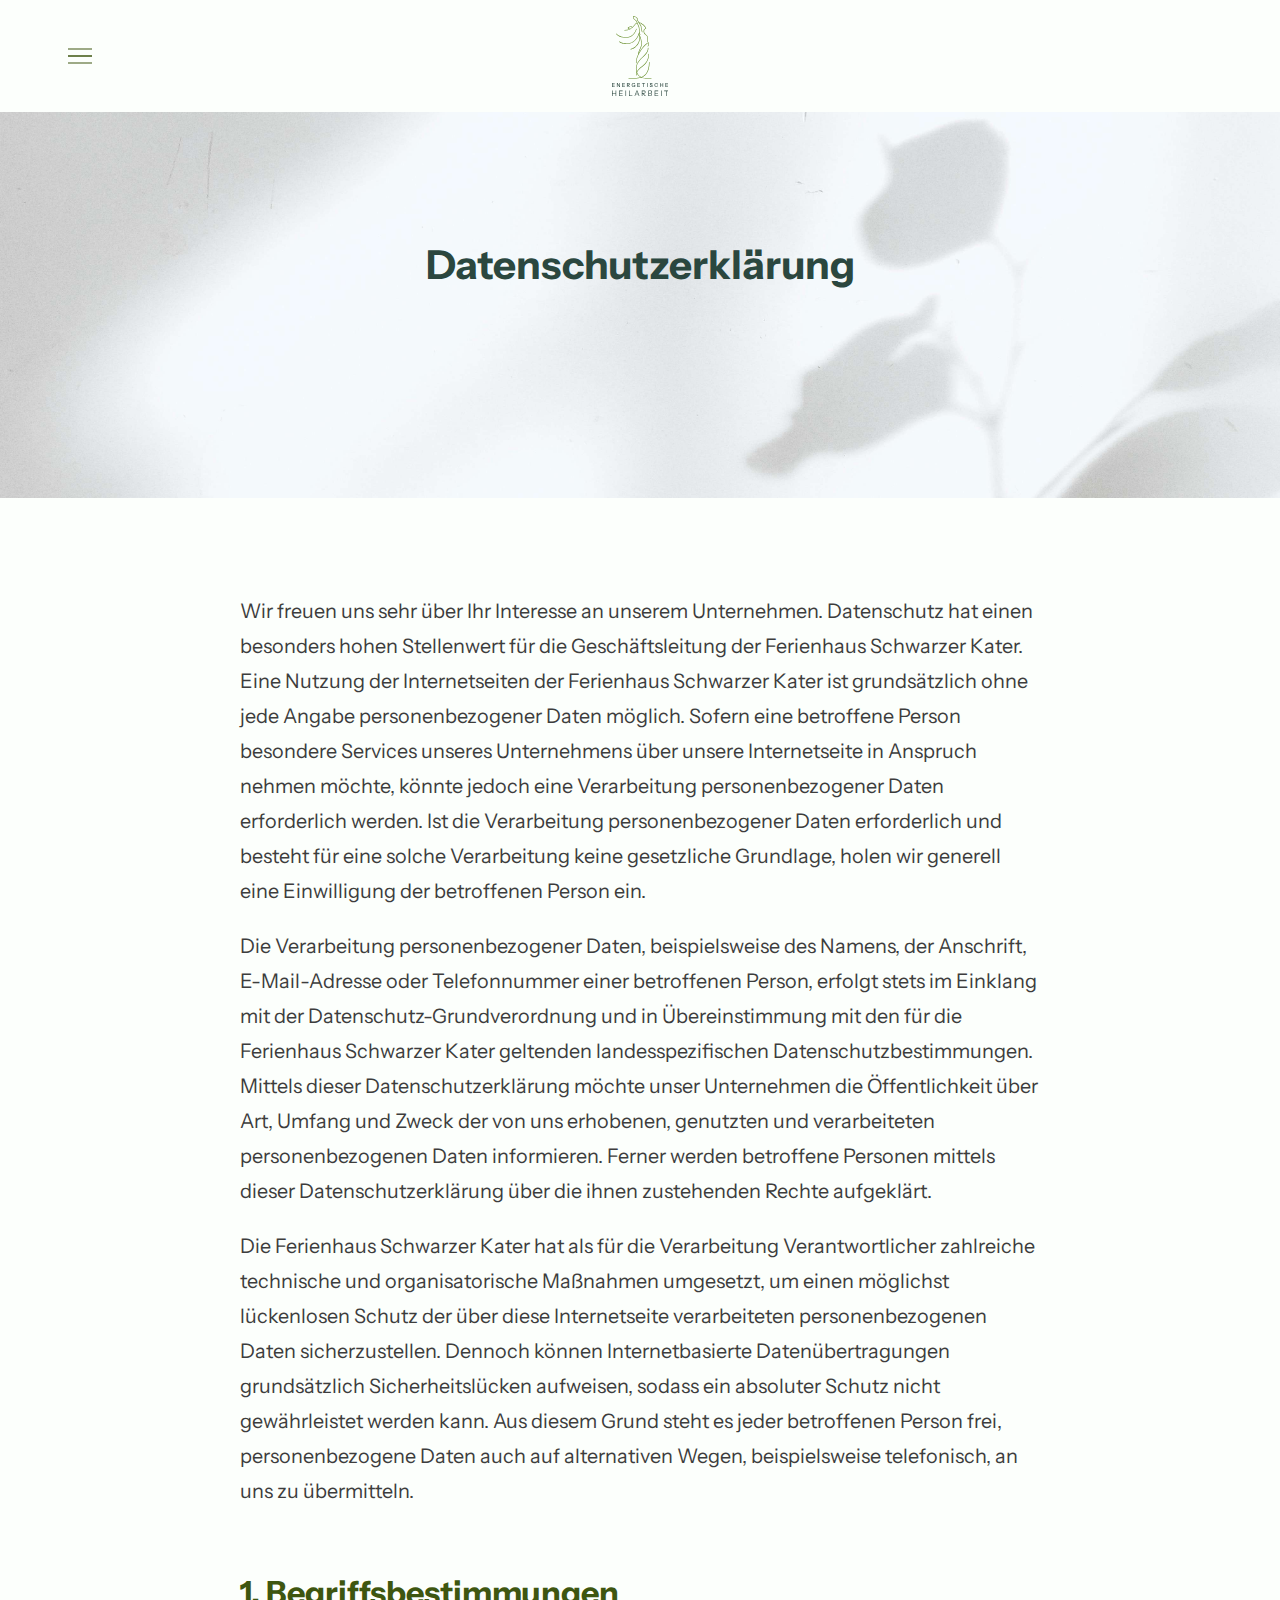
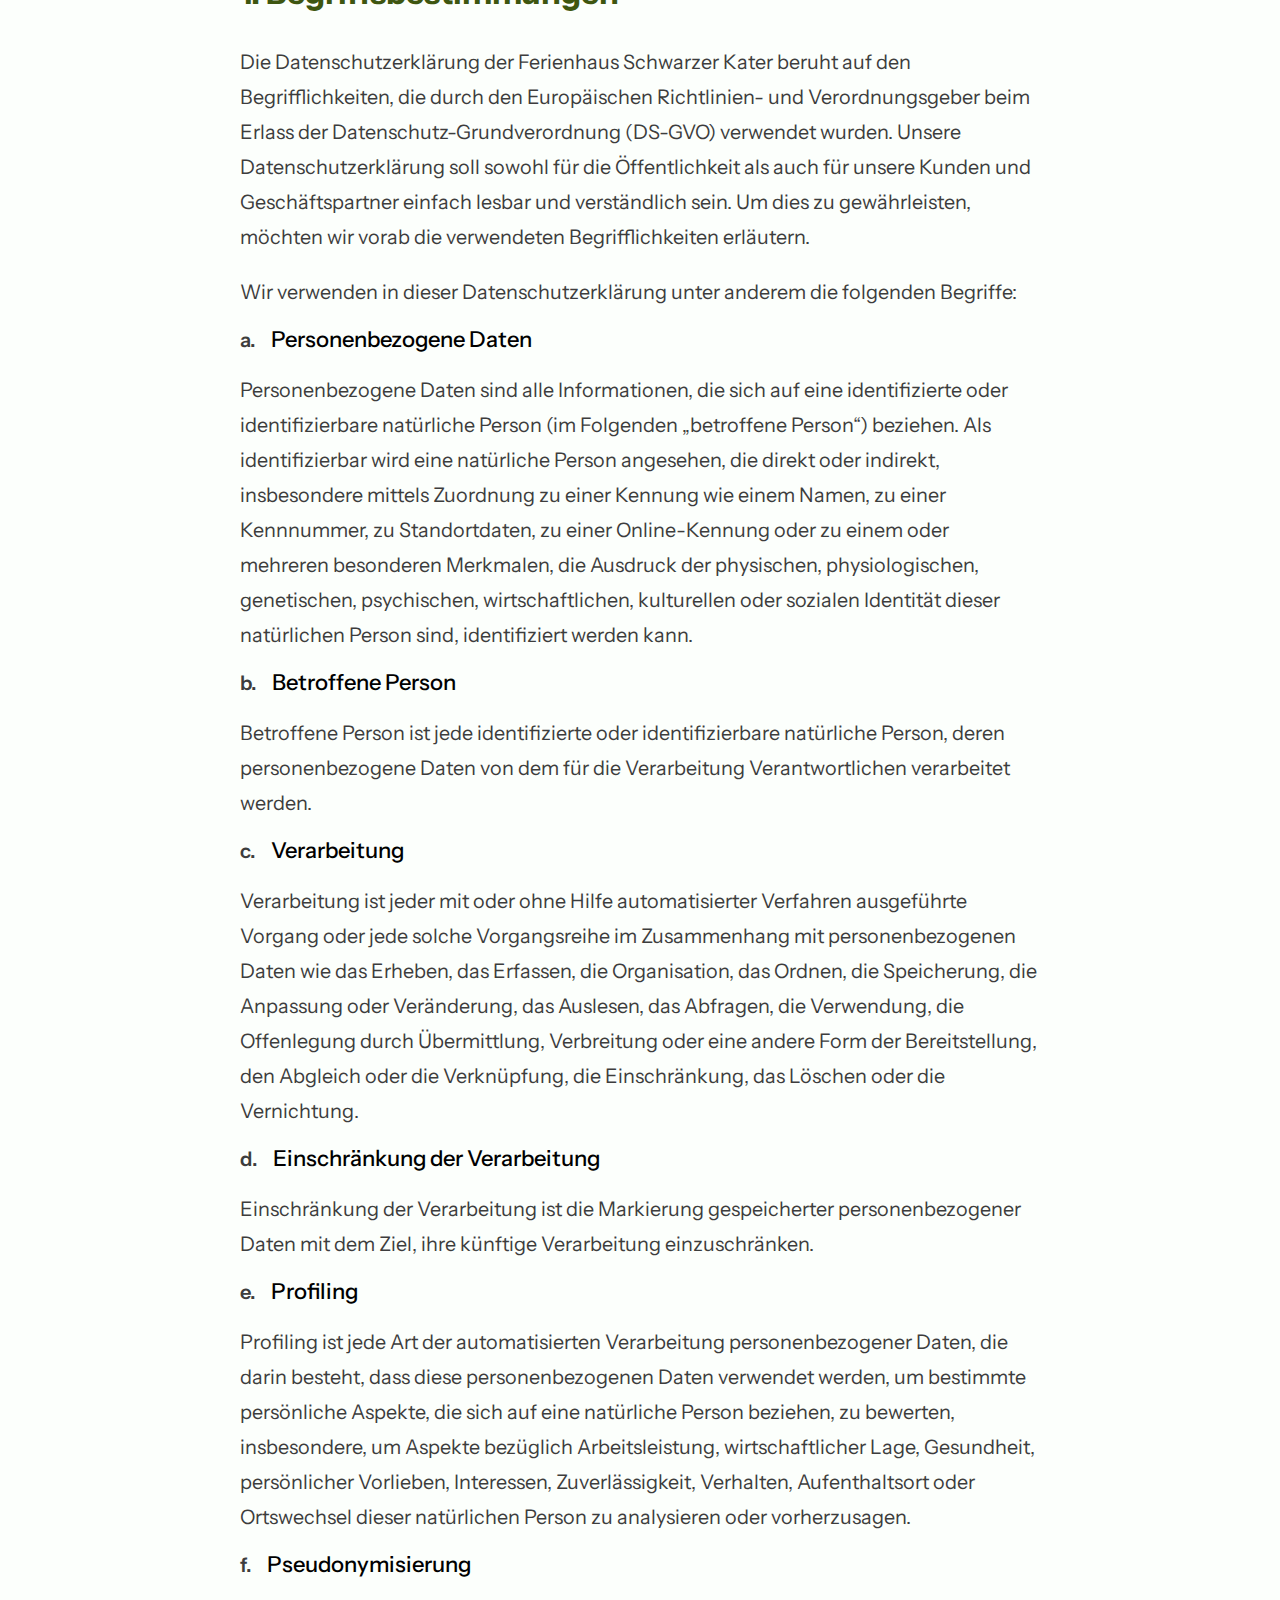
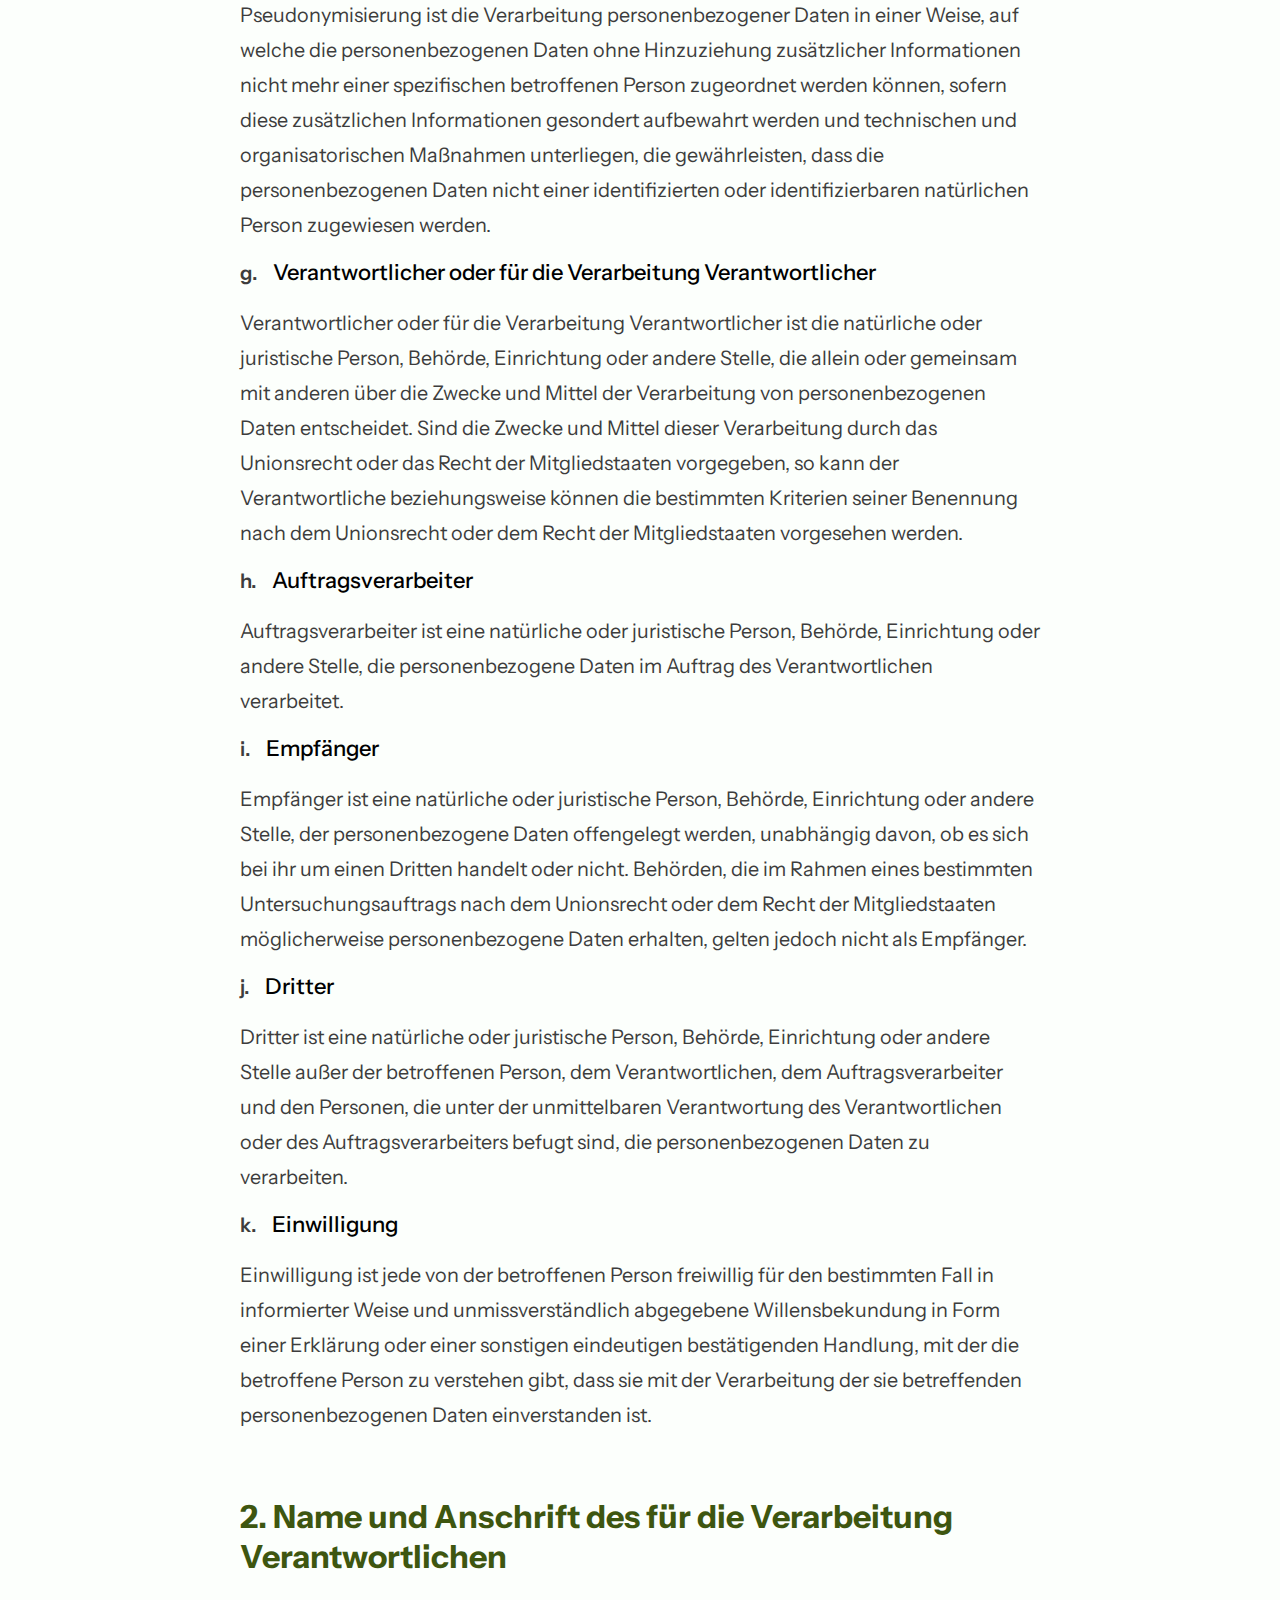
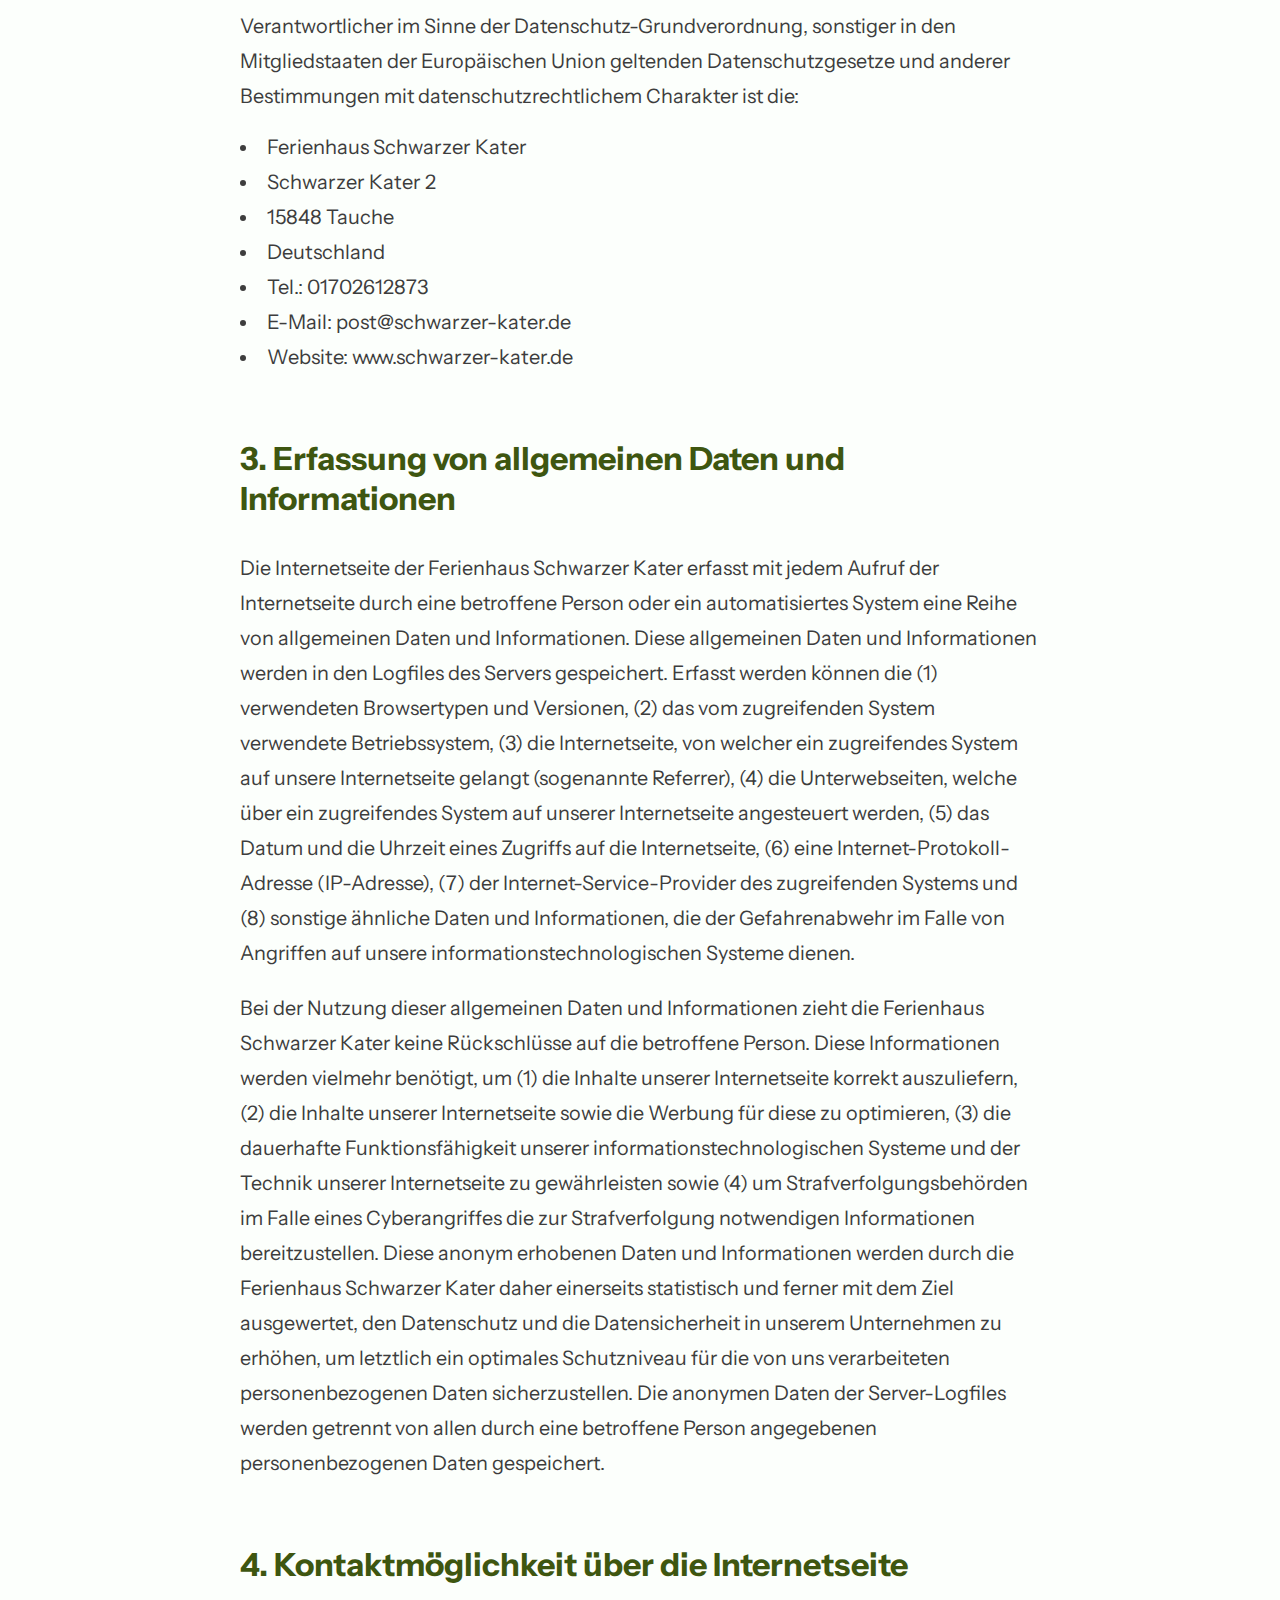
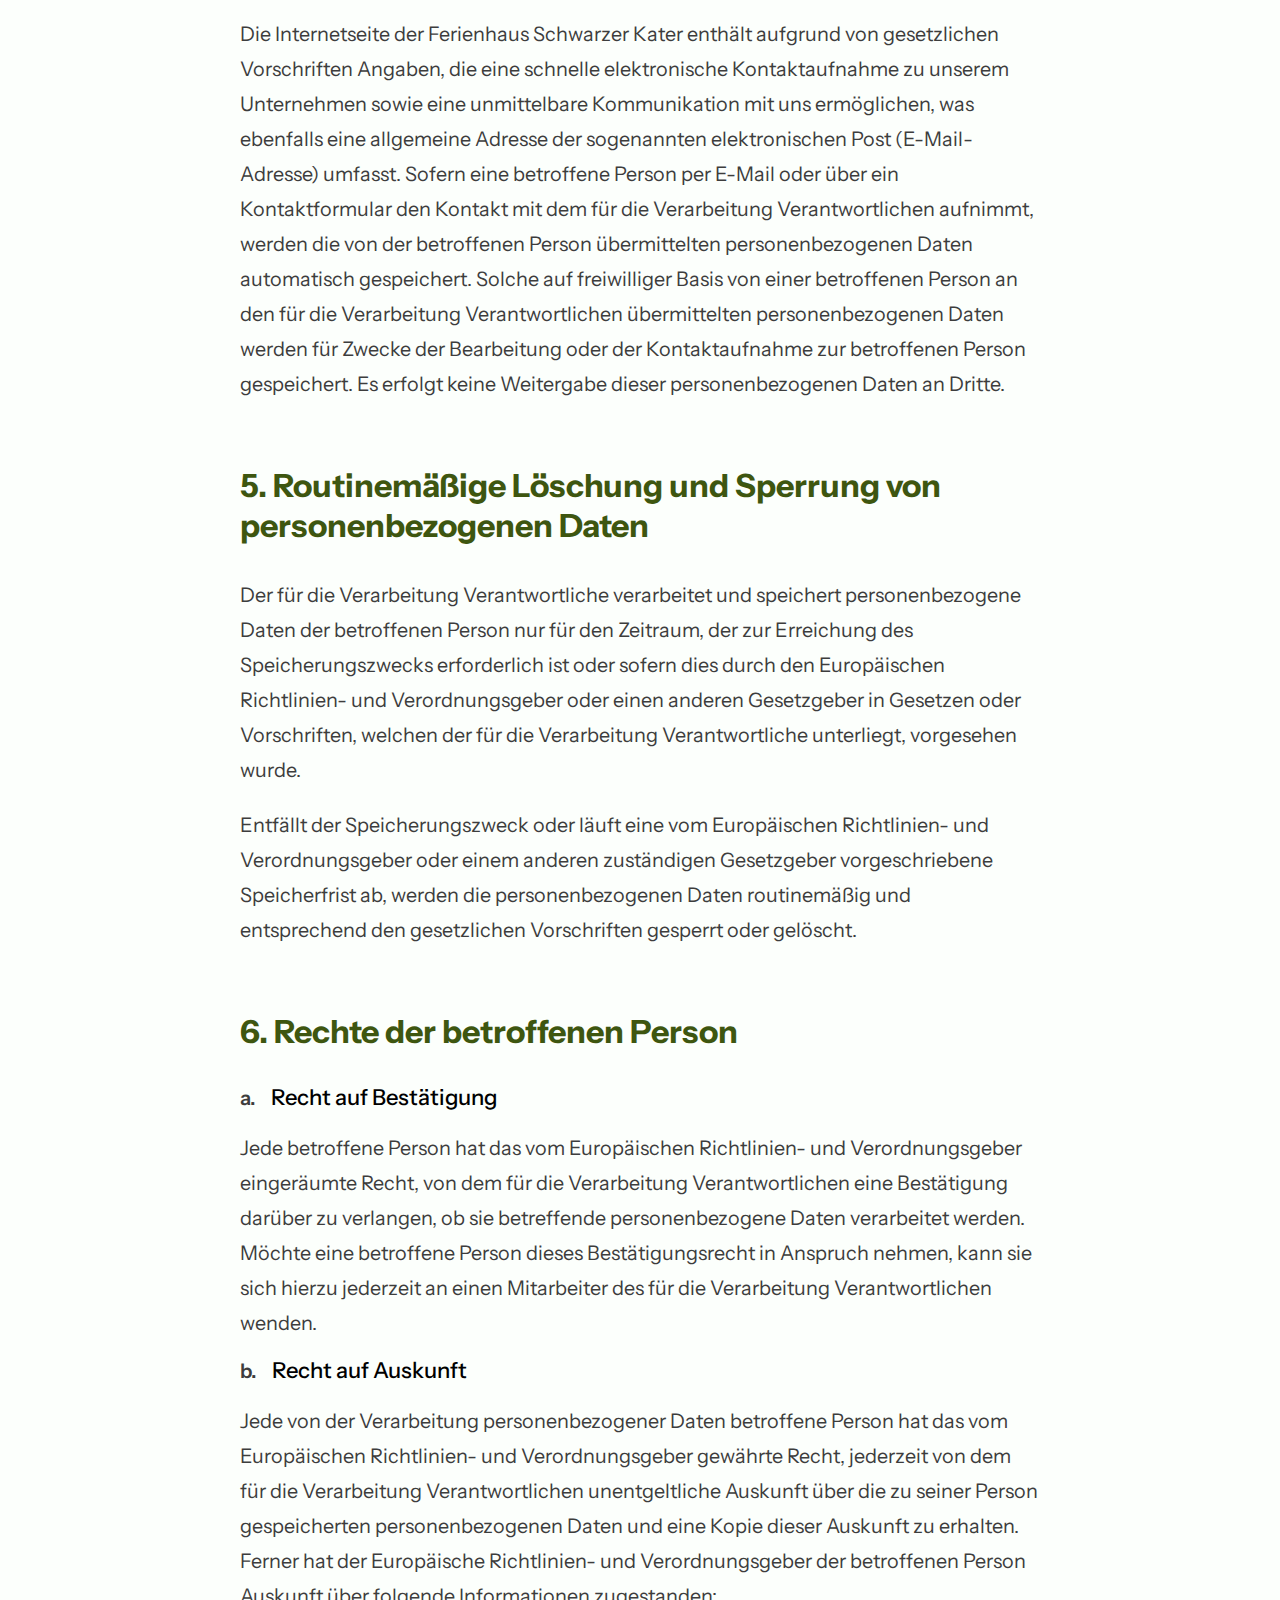
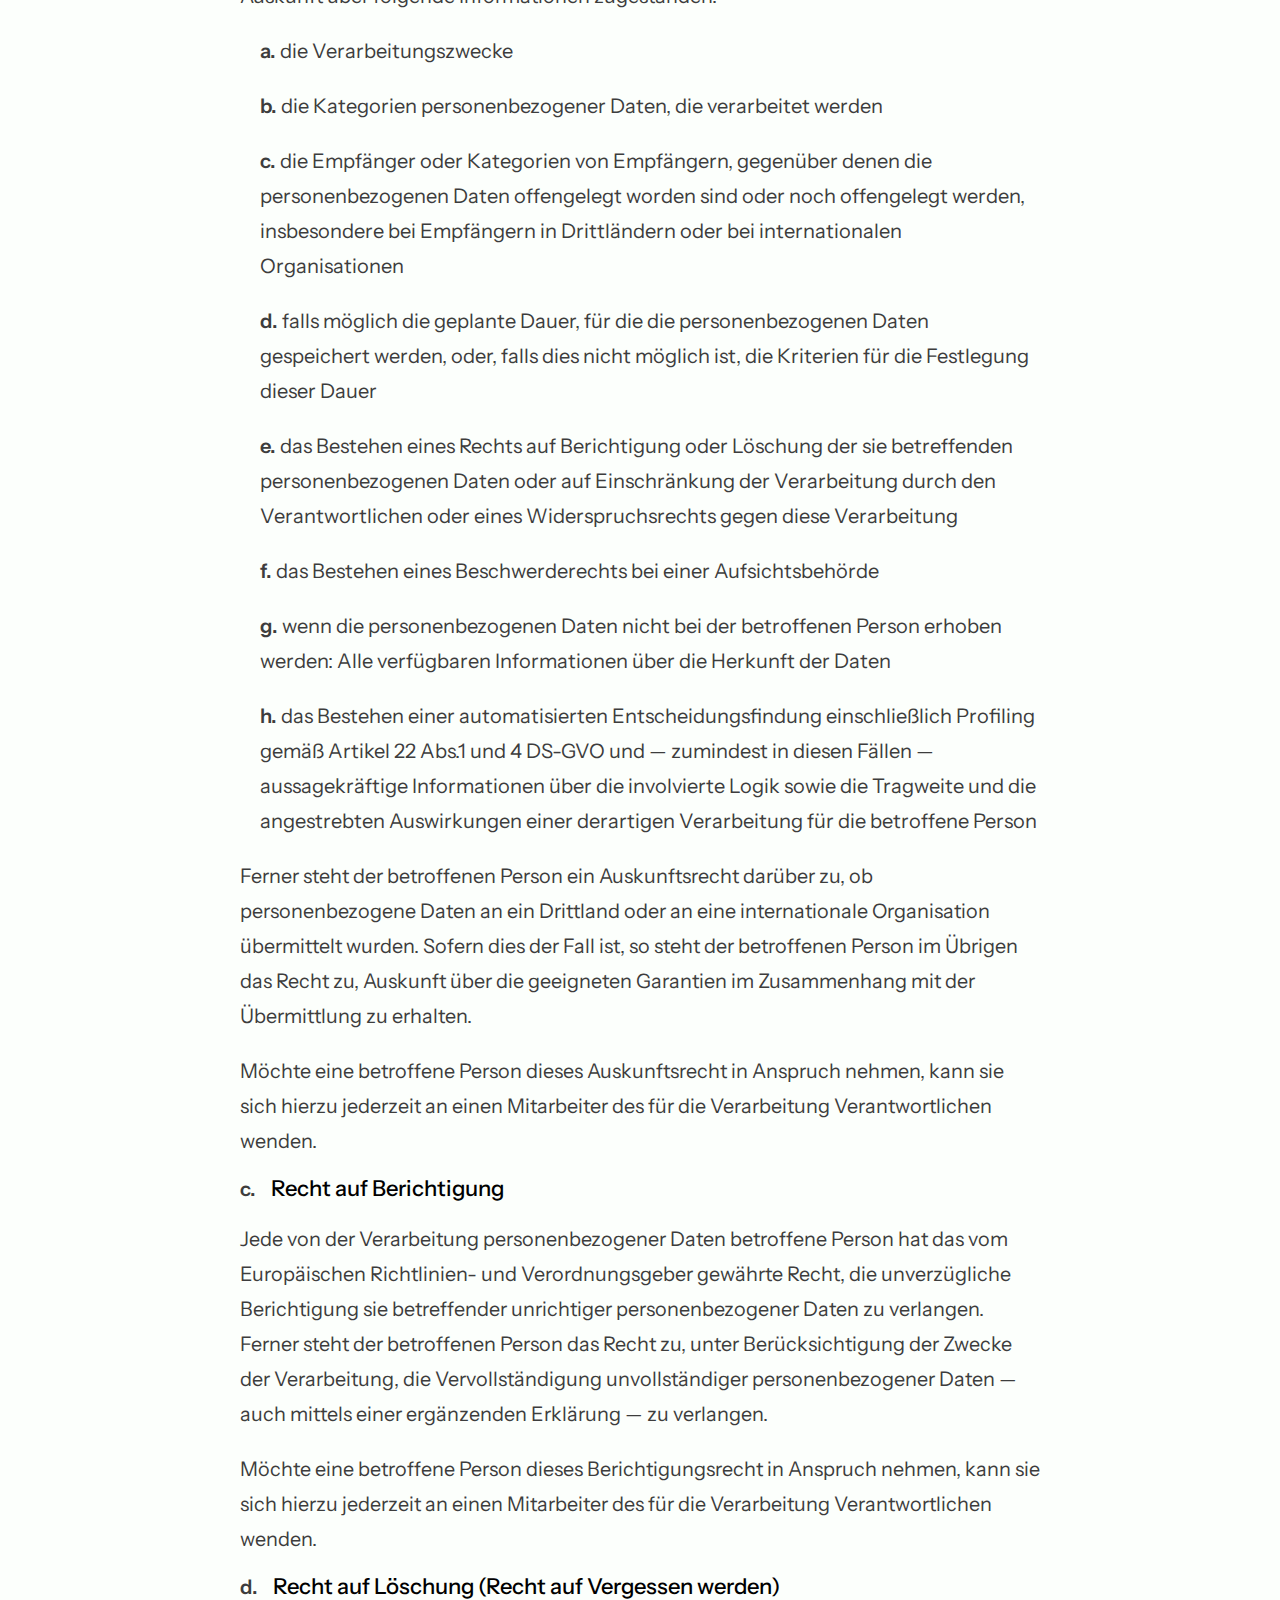
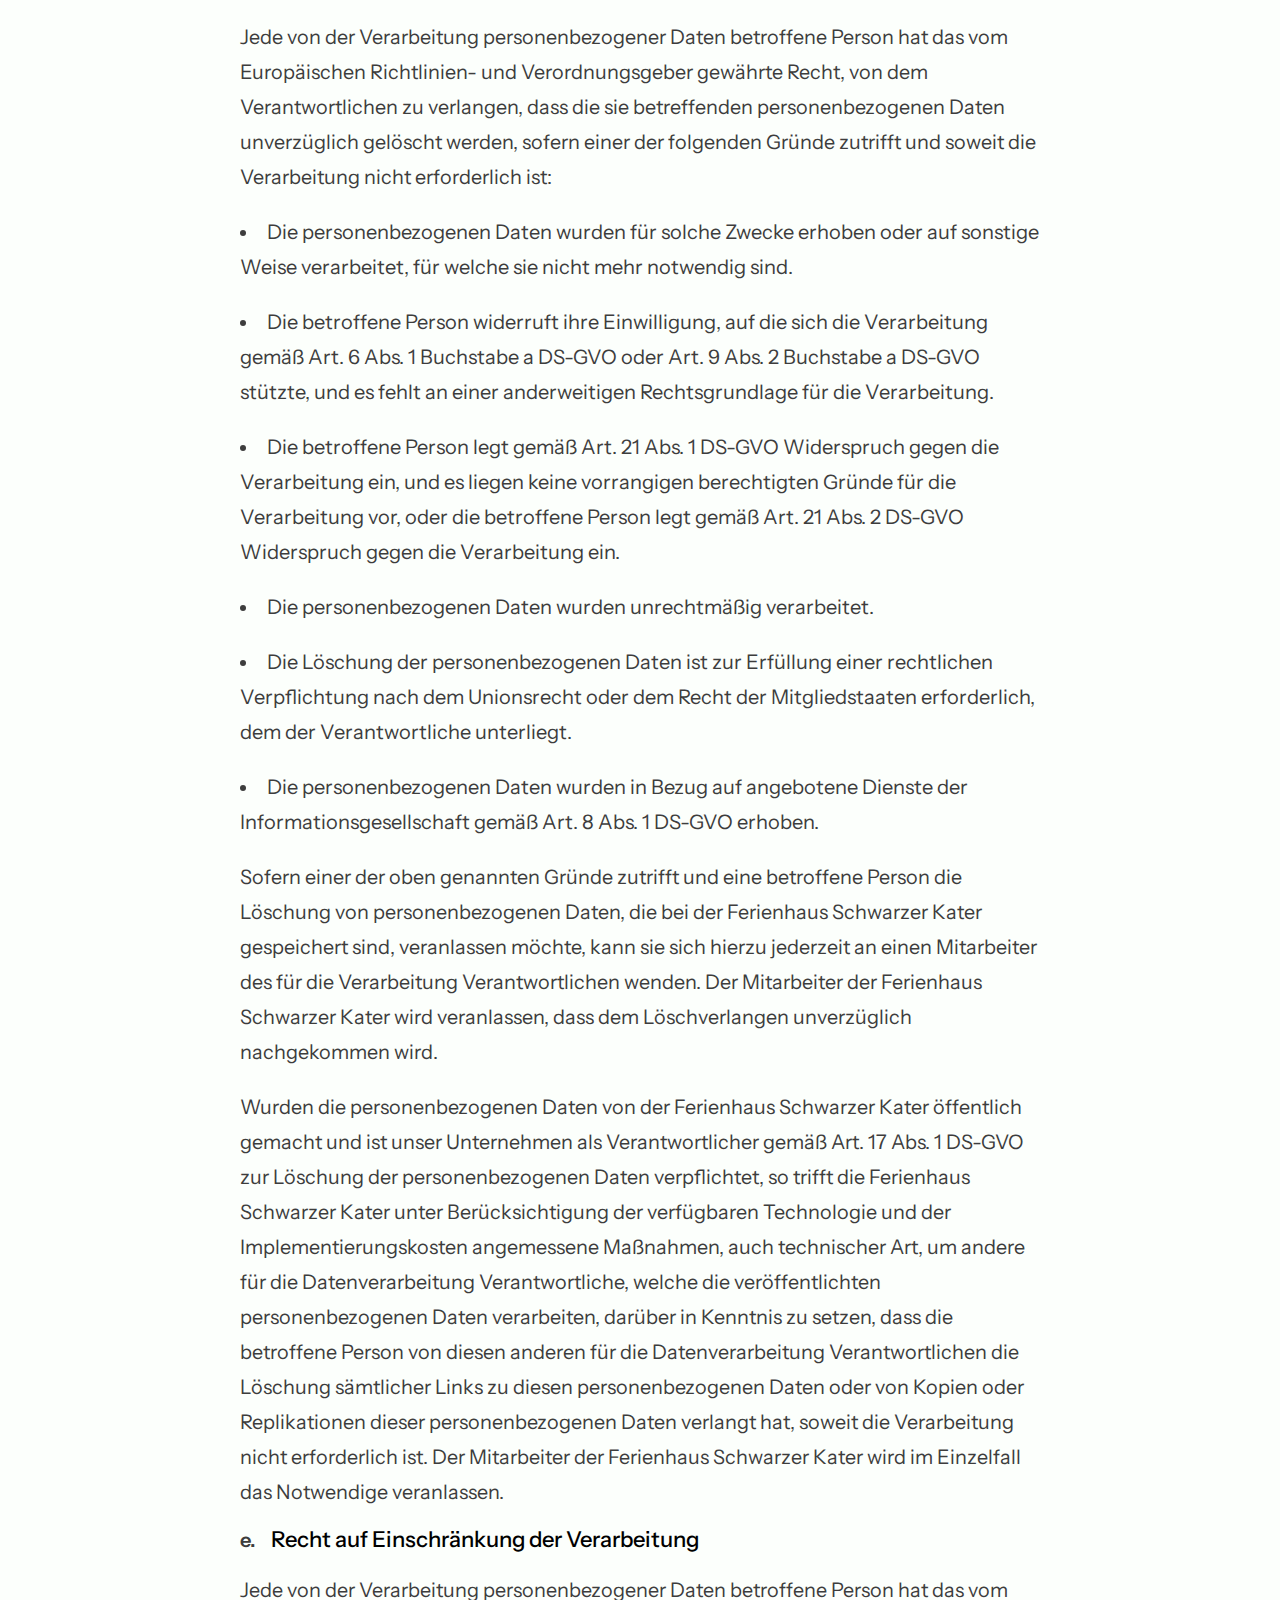
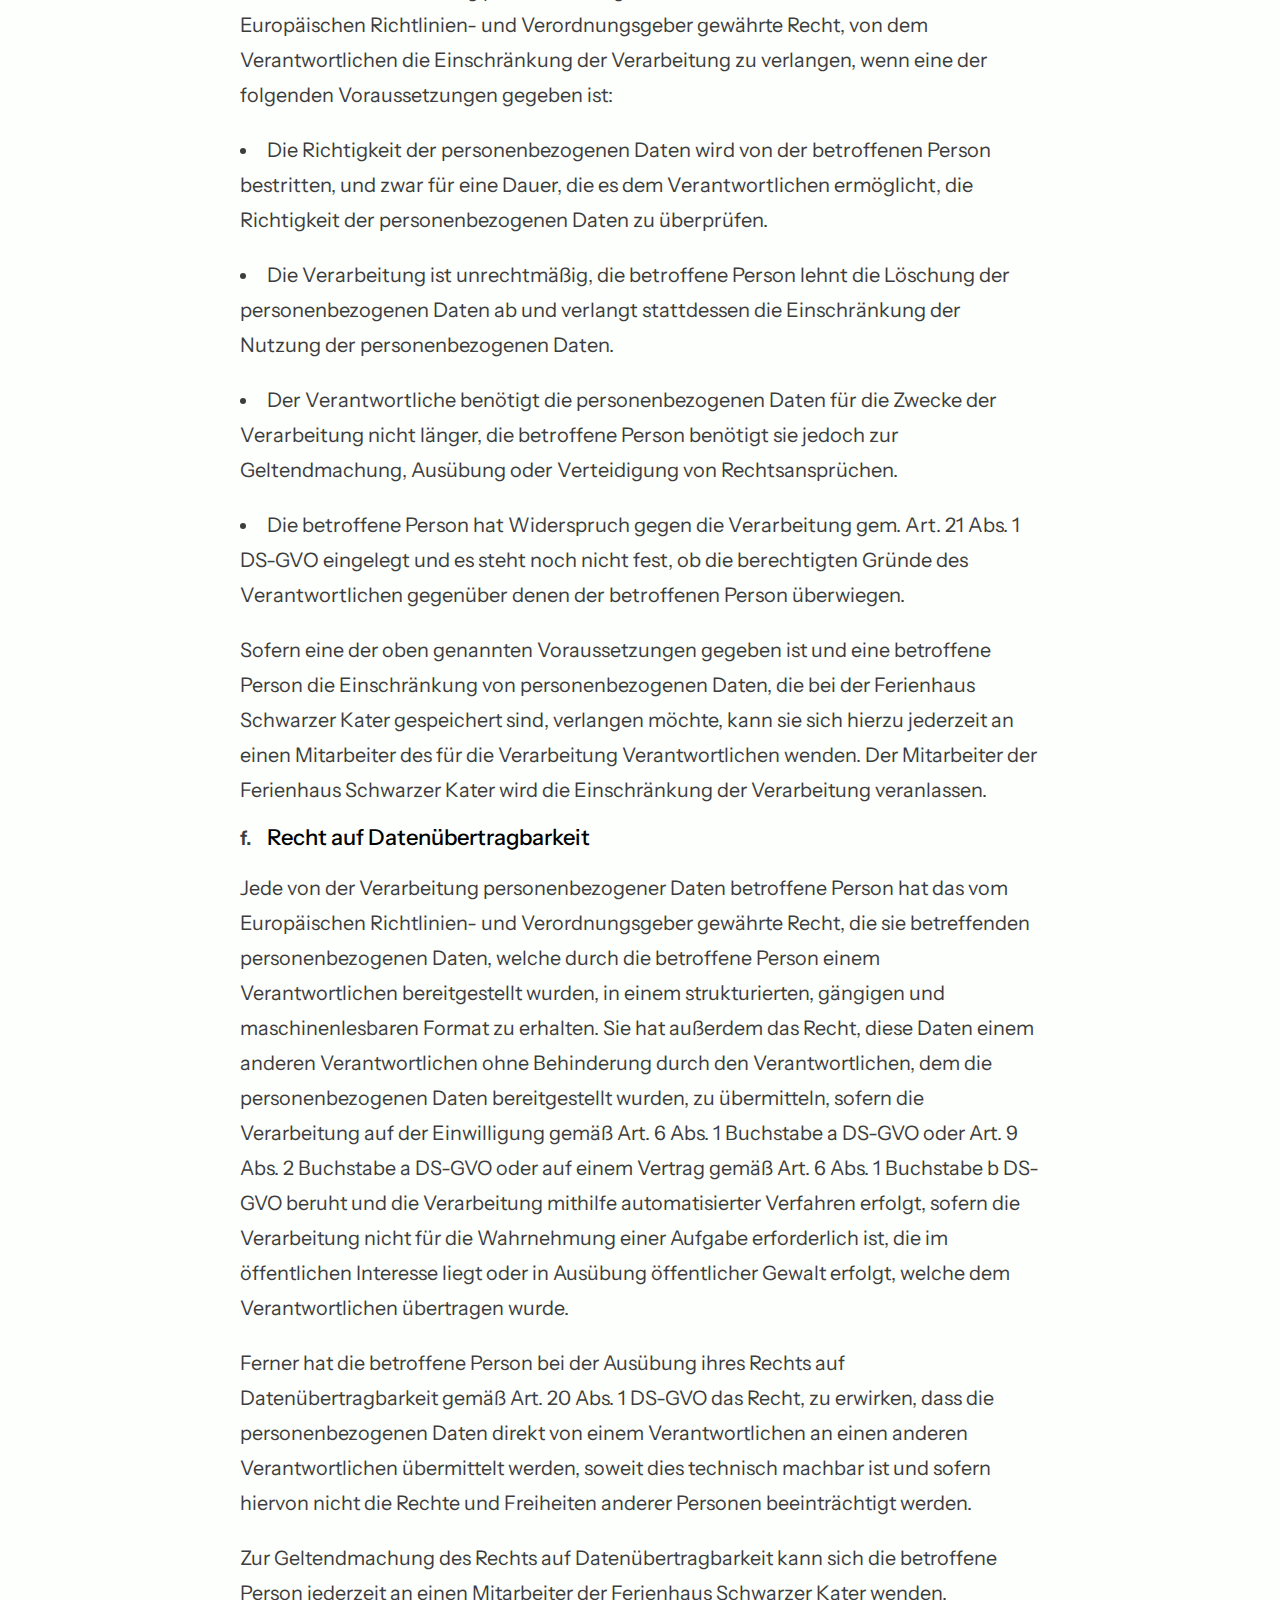
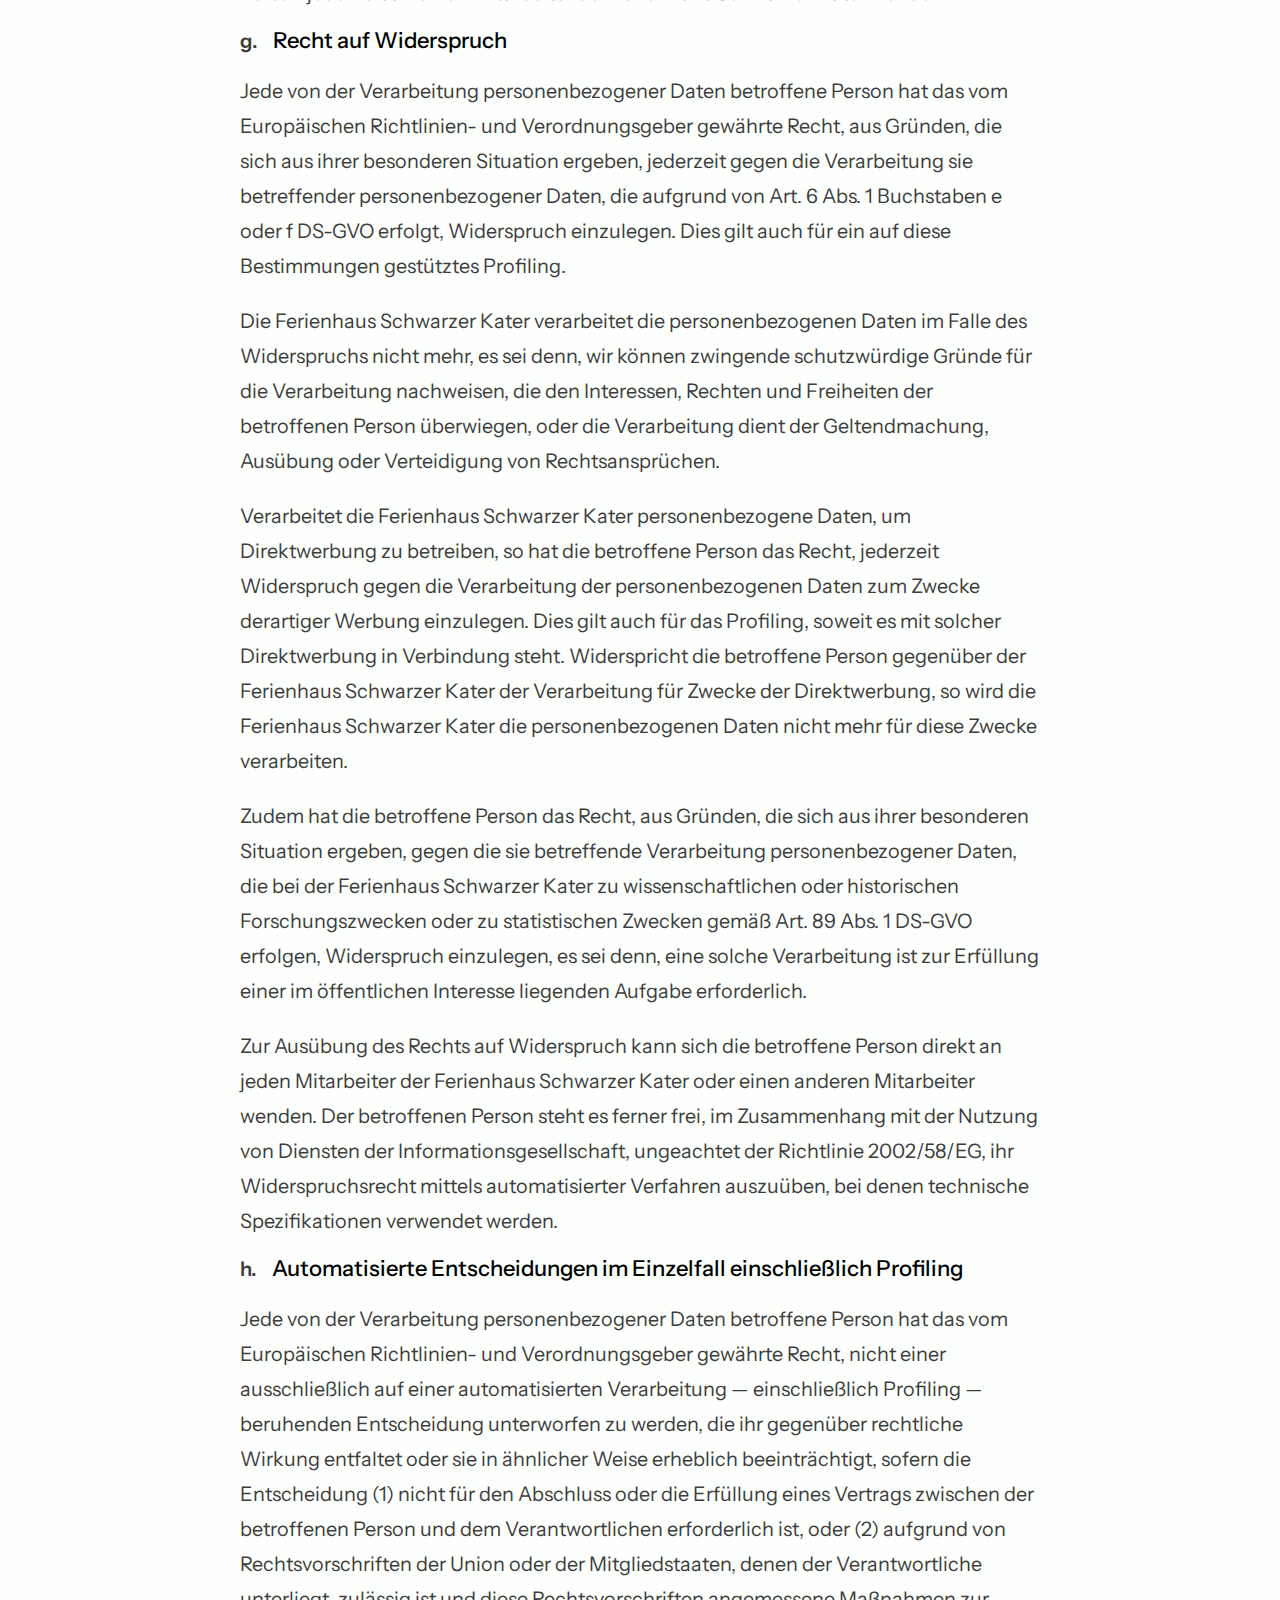
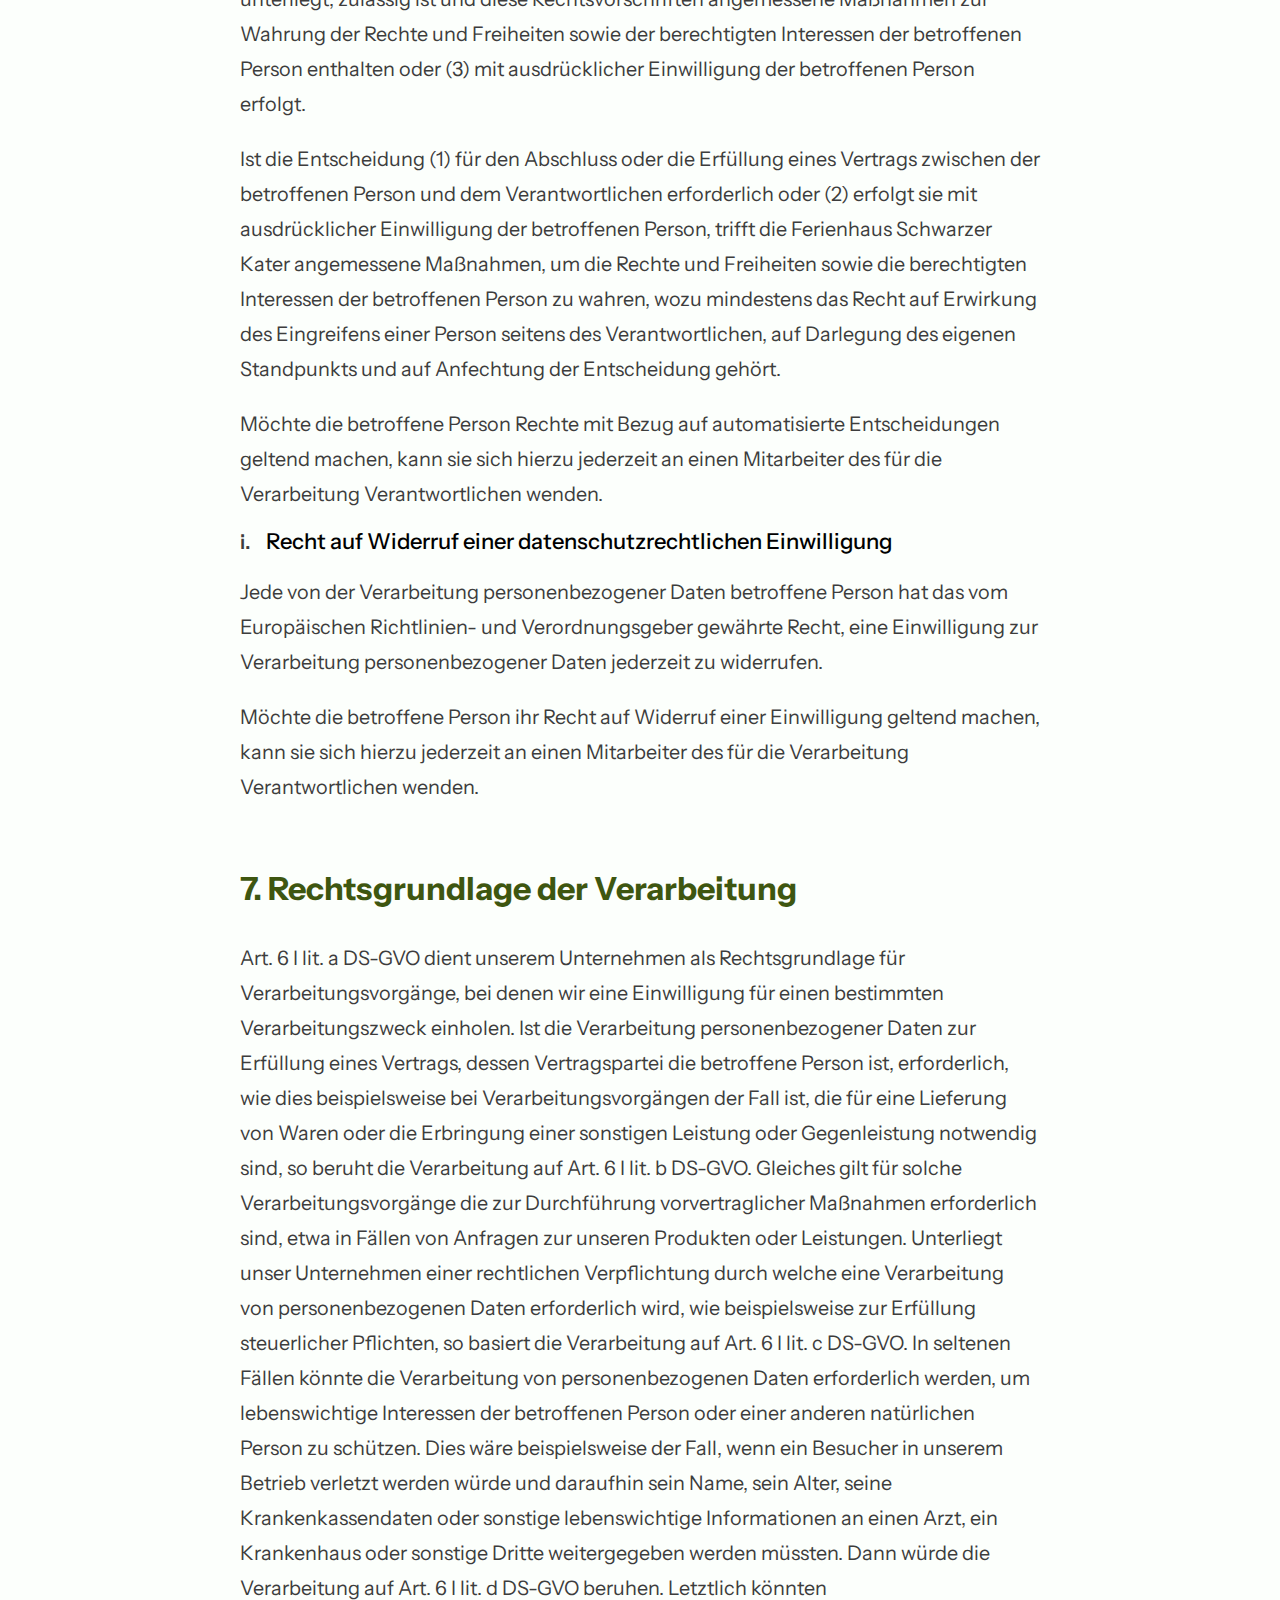
==== commit a80cddc8: "Styling for legal pages" ====
--- a/datenschutzerklarung.html
+++ b/datenschutzerklarung.html
@@ -1,9 +1,9 @@
 <!DOCTYPE HTML>
 <html lang="de">
 	<head>
-		<title>Datenschutzerklärung :: Schwarzer Kater</title>
+		<title>Datenschutzerklärung :: Energitsche Heilarbeit</title>
 		<meta charset="utf-8"/>
-		<meta name="description" content="Datenschutzerklärung - Schwarzer Kater"/>
+		<meta name="description" content="Energitsche Heilarbeit"/>
 		<meta name="keywords" content=""/>
 		<meta name="viewport" content="width=device-width, initial-scale=1, user-scalable=no"/>
 		<meta http-equiv='cache-control' content='no-cache'/>
@@ -12,17 +12,15 @@
 		<link rel="icon" href="favicon.svg" type="image/svg+xml"/>
 		<link rel="manifest" href="/manifest.webmanifest">
 		<link rel="stylesheet" href="style.css"/>
-		<script defer src="script.js"></script>
 	</head>
 
 	<body>
-		<!-- Hero image -->
 		<header>
 			<h1 id="header-logo">
-				<a class="logo_link" href="/#heropic">
-					<svg id="logo" xmlns="http://www.w3.org/2000/svg" viewBox="0 0 1157.5774 175.6643" preserveAspectRatio="xMidYMin meet" aria-labelledby="logo-title">
-						<title id="logo-title">Schwarzer Kater</title>
-						<use role="presentation" href="logo.svg#logo-h"></use>
+				<a class="logo_link" href="#hero">
+					<svg id="logo" xmlns="http://www.w3.org/2000/svg" viewBox="0 0 33.616 47.625" preserveAspectRatio="xMidYMin meet" aria-labelledby="logo-title">
+						<title id="logo-title">Energitsche Heilarbeit</title>
+						<use role="presentation" href="logo.svg#logo"></use>
 					</svg>
 				</a>
 			</h1>
@@ -30,25 +28,29 @@
 				<input type="checkbox" id="menu_toggle"/>
 				<label for="menu_toggle">
 					<svg xmlns="http://www.w3.org/2000/svg" aria-label="Menu icon" role="img" viewBox="0 0 40 40">
-						<rect width="28" height="2" x="12" y="11" fill="currentColor"></rect>
-						<rect width="32" height="2" x="8" y="19" fill="currentColor"></rect>
-						<rect width="32" height="2" x="8" y="19" fill="currentColor"></rect>
-						<rect width="24" height="2" x="16" y="27" fill="currentColor"></rect>
+						<rect width="24" height="2" x="8" y="12" fill="currentColor"></rect>
+						<rect width="24" height="2" x="8" y="19" fill="currentColor"></rect>
+						<rect width="24" height="2" x="8" y="19" fill="currentColor"></rect>
+						<rect width="24" height="2" x="8" y="26" fill="currentColor"></rect>
 					</svg>
 				</label>
 				<ul id="menu_items">
-					<li><a href="/#wohnungen">Wohnungen</a></li>
-					<li><a href="/#einzelheiten">Einzelheiten</a></li>
-					<li><a href="/#uberuns">Über uns</a></li>
-					<li><a href="/#anreise">Anreise</a></li>
-					<li><a href="/#kontakt">Kontakt</a></li>
+					<li><a href="#wohnungen">Wohnungen</a></li>
+					<li><a href="#einzelheiten">Einzelheiten</a></li>
+					<li><a href="#uberuns">Über uns</a></li>
+					<li><a href="#anreise">Anreise</a></li>
+					<li><a href="#kontakt">Kontakt</a></li>
 				</ul>
 			</nav>
 		</header>
 
+		<!-- Hero -->
+		<section id="hero" class="photobg legal">
+			<h2>Datenschutzerklärung</h2>
+		</section>
+
 		<!-- Intro text -->
-		<main class="textwrapper textlegal">
-			<h3>Datenschutzerklärung</h3>
+		<main class="whitebg legal">
 			<p>Wir freuen uns sehr über Ihr Interesse an unserem Unternehmen. Datenschutz hat einen besonders hohen Stellenwert für die Geschäftsleitung der Ferienhaus Schwarzer Kater. Eine Nutzung der Internetseiten der Ferienhaus Schwarzer Kater ist grundsätzlich ohne jede Angabe personenbezogener Daten möglich. Sofern eine betroffene Person besondere Services unseres Unternehmens über unsere Internetseite in Anspruch nehmen möchte, könnte jedoch eine Verarbeitung personenbezogener Daten erforderlich werden. Ist die Verarbeitung personenbezogener Daten erforderlich und besteht für eine solche Verarbeitung keine gesetzliche Grundlage, holen wir generell eine Einwilligung der betroffenen Person ein.</p>
 			<p>Die Verarbeitung personenbezogener Daten, beispielsweise des Namens, der Anschrift, E-Mail-Adresse oder Telefonnummer einer betroffenen Person, erfolgt stets im Einklang mit der Datenschutz-Grundverordnung und in Übereinstimmung mit den für die Ferienhaus Schwarzer Kater geltenden landesspezifischen Datenschutzbestimmungen. Mittels dieser Datenschutzerklärung möchte unser Unternehmen die Öffentlichkeit über Art, Umfang und Zweck der von uns erhobenen, genutzten und verarbeiteten personenbezogenen Daten informieren. Ferner werden betroffene Personen mittels dieser Datenschutzerklärung über die ihnen zustehenden Rechte aufgeklärt.</p>
 			<p>Die Ferienhaus Schwarzer Kater hat als für die Verarbeitung Verantwortlicher zahlreiche technische und organisatorische Maßnahmen umgesetzt, um einen möglichst lückenlosen Schutz der über diese Internetseite verarbeiteten personenbezogenen Daten sicherzustellen. Dennoch können Internetbasierte Datenübertragungen grundsätzlich Sicherheitslücken aufweisen, sodass ein absoluter Schutz nicht gewährleistet werden kann. Aus diesem Grund steht es jeder betroffenen Person frei, personenbezogene Daten auch auf alternativen Wegen, beispielsweise telefonisch, an uns zu übermitteln.</p>
@@ -57,11 +59,11 @@
 			<p>Wir verwenden in dieser Datenschutzerklärung unter anderem die folgenden Begriffe:</p>
 			<ol>
 				<li>
-					<h5>personenbezogene Daten</h5>
+					<h5>Personenbezogene Daten</h5>
 					<p>Personenbezogene Daten sind alle Informationen, die sich auf eine identifizierte oder identifizierbare natürliche Person (im Folgenden „betroffene Person“) beziehen. Als identifizierbar wird eine natürliche Person angesehen, die direkt oder indirekt, insbesondere mittels Zuordnung zu einer Kennung wie einem Namen, zu einer Kennnummer, zu Standortdaten, zu einer Online-Kennung oder zu einem oder mehreren besonderen Merkmalen, die Ausdruck der physischen, physiologischen, genetischen, psychischen, wirtschaftlichen, kulturellen oder sozialen Identität dieser natürlichen Person sind, identifiziert werden kann.</p>
 				</li>
 				<li>
-					<h5>betroffene Person</h5>
+					<h5>Betroffene Person</h5>
 					<p>Betroffene Person ist jede identifizierte oder identifizierbare natürliche Person, deren personenbezogene Daten von dem für die Verarbeitung Verantwortlichen verarbeitet werden.</p>
 				</li>
 				<li>
@@ -217,38 +219,21 @@
 			</p>
 		</main>
 
-		<footer>
-			<div id="footer-logo">
-				<a class="logo_link" href="/#heropic">
-					<svg id="logo" xmlns="http://www.w3.org/2000/svg" viewBox="0 0 1157.5774 175.6643" preserveAspectRatio="xMidYMin meet" aria-labelledby="logo-title">
-						<title id="logo-title">Schwarzer Kater</title>
-						<use role="presentation" href="logo.svg#logo-h"></use>
-					</svg>
-				</a>
+		<footer class="darkgreenbg">
+			<div id="footer_kontakt">
+				<span>Kontakt</span>
+				<span><strong>Mara Rosenbauer</strong></span>
+				<span><a href="mailto:mararosenbauer@web.de">mararosenbauer@web.de</a></span>
+				<span><a href="tel:+49015229216497">0152-29216497</a></span>
 			</div>
-			<div id="footer_info">
-				<p>Mara Rosenbauer</p>
-				<p>Maciej Malinowski</p>
-				<address>
-					<p>Schwarzer Kater 2</p>
-					<p>15848 Tauche OT Briescht</p>
-				</address>
+			<div id="footer_legal">
+				<span>Foto von <a href="https://unsplash.com/de/@fakurian?utm_source=unsplash&utm_medium=referral&utm_content=creditCopyText">Milad Fakurian</a> auf <a href="https://unsplash.com/de/fotos/UqP7U400AZs?utm_source=unsplash&utm_medium=referral&utm_content=creditCopyText">Unsplash</a></span>
+				<span><a href="datenschutzerklarung.html">Datenschutzerklarung</a></span>
+				<span><a href="impressum.html">Impressum</a></span>
 			</div>
-			<dl id="footer_kontakt">
-				<dt>Telefonnummer</dt>
-				<dd>
-					<a href="tel:+49015229216497">0152-29216497</a>
-					<a href="tel:+4901702612873">0170-2612873</a>
-				</dd>
-				<dt>E-mail</dt>
-				<dd><a href="mailto:post@schwarzer-kater.de">post@schwarzer-kater.de</a></dd>
-			</dl>
-			<span id="footer_legal"><a href="datenschutzerklarung.html">Datenschutzerklarung</a> &mdash; <a href="impressum.html">Impressum</a></span>
-			<span id="footer_copyright">&#169; Ferienhaus Schwarzer Kater</span>
-			<span id="footer_me">Designed and hancoded with love <a href="https://miler.codeberg.page/">at 2800 meters above sea level</a></span>
+			<div id="footer_me">
+				<span>Designed and hancoded with love <a href="https://miler.codeberg.page/">at 2800 meters above sea level</a></span>
 			</div>
 		</footer>
 	</body>
-	<script>(g=>{var h,a,k,p="The Google Maps JavaScript API",c="google",l="importLibrary",q="__ib__",m=document,b=window;b=b[c]||(b[c]={});var d=b.maps||(b.maps={}),r=new Set,e=new URLSearchParams,u=()=>h||(h=new Promise(async(f,n)=>{await (a=m.createElement("script"));e.set("libraries",[...r]+"");for(k in g)e.set(k.replace(/[A-Z]/g,t=>"_"+t[0].toLowerCase()),g[k]);e.set("callback",c+".maps."+q);a.src=`https://maps.${c}apis.com/maps/api/js?`+e;d[q]=f;a.onerror=()=>h=n(Error(p+" could not load."));a.nonce=m.querySelector("script[nonce]")?.nonce||"";m.head.append(a)}));d[l]?console.warn(p+" only loads once. Ignoring:",g):d[l]=(f,...n)=>r.add(f)&&u().then(()=>d[l](f,...n))})
-    ({key: "AIzaSyA7Ta2xr0T2qOhK9FdvD421yg8AFOvXrDg", v: "beta"});</script><!-- Map API Key -->
 </html>
--- a/style.css
+++ b/style.css
@@ -33,12 +33,44 @@
 
 @media screen and (min-width: 40rem)
 {
-	:root { --lgap: calc(2 * var(--hgap)) }
+	:root {
+		--lgap: calc(2 * var(--hgap));
+		--h2size: 2.25em;
+	}
 }
 
 @media screen and (min-width: 50rem)
 {
 	:root { --lgap: calc(2.5 * var(--hgap)) }
+}
+
+@media screen and (min-width: 75rem)
+{
+	:root {
+		--lgap: calc(3 * var(--hgap));
+		--kgap: calc(3 * var(--vgap));
+		--h2size: 2.5em;
+		--h3size: 2em;
+		--capsize: 1.375em;
+		--textsize: 1.25em;
+	}
+}
+
+@media screen and (min-width: 100rem)
+{
+	:root { --lgap: calc(4 * var(--hgap)) }
+}
+
+@media screen and (min-width: 100rem)
+{
+	:root {
+		--lgap: calc(6 * var(--hgap));
+		--kgap: calc(4 * var(--vgap));
+		--h2size: 2.75em;
+		--h3size: 2.25em;
+		--capsize: 1.5em;
+		--textsize: 1.5em;
+	}
 }
 
 * {
@@ -194,7 +226,6 @@
 }
 
 nav ul {
-	position: absolute;
 	display: flex;
 	flex-flow: column nowrap;
 	justify-content: center;
@@ -236,6 +267,11 @@
 #menu_toggle:checked~label rect:nth-child(2) { transform: rotate(45deg) }
 #menu_toggle:checked~label rect:nth-child(3) { transform: rotate(-45deg) }
 
+@media screen and (min-width: 75rem)
+{
+	nav ul { padding: var(--kgap) var(--lgap) }
+}
+
 /* Sections */
 
 main,
@@ -316,7 +352,7 @@
 .darkgreenbg { background-color: var(--green-2) }
 .lightgreenbg { background-color: var(--green-1) }
 
-.whitebg a {
+.whitebg [role="button"] {
 	background-color: var(--green-2);
 	font-size: var(--textsize);
 	font-variant-caps: normal;
@@ -324,7 +360,7 @@
 	color: var(--green-4);
 }
 
-.whitebg a:hover {
+.whitebg [role="button"]:hover {
 	background-color: var(--green-4);
 	color: var(--green-0);
 }
@@ -337,12 +373,12 @@
 	background-attachment: fixed;
 }
 
-.photobg a {
+.photobg [role="button"] {
 	background-color: var(--green-0);
 	color: var(--green-4);
 }
 
-.photobg a:hover {
+.photobg [role="button"]:hover {
 	background-color: var(--green-4);
 	color: var(--green-0);
 }
@@ -354,10 +390,35 @@
 	padding-bottom: calc(8 * var(--vgap));
 }
 
+@media screen and (min-width: 40rem)
+{
+	#hero h2 { width: calc(50% - var(--lgap) / 2) }
+}
+
+@media screen and (min-width: 60rem)
+{
+	#hero { padding-bottom: calc(12 * var(--vgap)) }
+}
+
 /* Main */
 
 main p { font-stretch: 99% }
 main p+p { margin-top: 1em }
+
+@media screen and (min-width: 60rem)
+{
+	main {
+		column-count: 2;
+		column-gap: var(--lgap);
+	}
+
+	main h3 {
+		margin-bottom: calc(2 * var(--vgap));
+		column-span: all;
+	}
+
+	main p+p { margin-top: 0 }
+}
 
 /* Vorteile */
 
@@ -391,6 +452,16 @@
 	}
 
 	#vorteile li:nth-of-type(2) { border-top: 0 }
+}
+
+@media screen and (min-width: 75rem)
+{
+	#vorteile li::before {
+		position: relative;
+		top: -.125em;
+		vertical-align: middle;
+		line-height: .5;
+	}
 }
 
 /* Lebensregeln */
@@ -571,6 +642,75 @@
 	}
 }
 
+@media screen and (min-width: 60rem)
+{
+	#eingeweiht h3,
+	#eingeweiht h4 { text-align: center }
+
+	#eingeweiht ul {
+		grid-template-columns: repeat(2, 1fr);
+		align-items: start;
+		gap: calc(3 * var(--vgap)) var(--lgap);
+		margin-left: 0;
+	}
+	
+	#eingeweiht ul::before {
+		left: 0;
+		right: 0;
+	}
+	
+	#eingeweiht h5::before,
+	#eingeweiht h5::after { display: none }
+
+	#eingeweiht li { position: relative }
+	#eingeweiht li:nth-of-type(odd) { grid-column: 1/2 }
+	#eingeweiht li:nth-of-type(even) { grid-column: 2/3 }
+	#eingeweiht li:nth-of-type(1) { grid-row: 1/2 }
+	#eingeweiht li:nth-of-type(2) { grid-row: 1/3 }
+	#eingeweiht li:nth-of-type(3) { grid-row: 2/5 }
+	#eingeweiht li:nth-of-type(4) { grid-row: 3/5 }
+	
+	#eingeweiht li::before,
+	#eingeweiht li::after {
+		position: absolute;
+		display: block;
+		margin: auto;
+		top: 0;
+		bottom: 0;
+		content: '';
+		background-color: var(--green-2);
+	}
+
+	#eingeweiht li::before {
+		width: calc(var(--lgap) / 2);
+		height: 1px;
+	}
+	
+	#eingeweiht li:nth-of-type(odd)::before { right: calc(0px - var(--lgap) / 2) }
+	#eingeweiht li:nth-of-type(even)::before { left: calc(0px - var(--lgap) / 2) }
+
+	#eingeweiht li::after {
+		width: calc(var(--gap) / 2);
+		height: calc(var(--gap) / 2);
+		border-radius: calc(var(--gap) / 4);
+	}
+	
+	#eingeweiht li:nth-of-type(odd)::after { right: calc(0px - var(--lgap) / 2 - var(--gap) / 4) }
+	#eingeweiht li:nth-of-type(even)::after { left: calc(0px - var(--lgap) / 2 - var(--gap) / 4) }
+}
+
+@media screen and (min-width: 100rem)
+{
+	#eingeweiht li::after {
+		width: var(--gap);
+		height: var(--gap);
+		border-radius: calc(var(--gap) / 2);
+	}
+	
+	#eingeweiht li:nth-of-type(odd)::after { right: calc(0px - var(--lgap) / 2 - var(--gap) / 2) }
+	#eingeweiht li:nth-of-type(even)::after { left: calc(0px - var(--lgap) / 2 - var(--gap) / 2) }
+}
+
 /* Kontakt */
 
 #kontakt { text-align: center }
@@ -583,54 +723,95 @@
 	}
 }
 
+@media screen and (min-width: 60rem)
+{
+	#kontakt {
+		margin: auto;
+		padding-left: 0;
+		padding-right: 0;
+		width: calc(50% - var(--lgap) / 2);
+	}
+}
+
 /* Legal */
 
-.textlegal h5 {
-	margin-top: 1em;
+.legal h2 { text-align: center }
+
+.legal h4,
+.legal h5 {
+	margin-top: 2em;
 	margin-bottom: 1em;
 }
 
-.textlegal li>h5 {
+.legal h4 {
+	line-height: 1.25;
+	font-weight: 700;
+	font-size: var(--h3size);
+}
+
+.legal li>h5 {
 	display: inline;
 	margin-left: .5em;
 }
 
-.textlegal ul,
-.textlegal dt,
-.textlegal ol+p,
-.textlegal dl+p { margin-top: 1em }
-
-.textlegal ul { list-style: disc inside none }
-.textlegal ol { list-style: lower-alpha inside none }
-
-.textlegal ul li,
-.textlegal ol ol li {
-	line-height: 1.5;
+.legal ul,
+.legal dt,
+.legal p+p,
+.legal ol+p,
+.legal dl+p { margin-top: 1em }
+
+.legal ul { list-style: disc inside none }
+.legal ol { list-style: lower-alpha inside none }
+
+.legal ul li,
+.legal ol ol li {
+	line-height: 1.75;
 	font-size: var(--textsize);
 	font-weight: 300;
 	color: var(--color-t);
 }
 
-.textlegal ol li { margin-top: 1em }
-.textlegal ol ol { margin-left: var(--hgap) }
-
-.textlegal ol li::marker,
-.textlegal ul li::marker { color: var(--color-t) }
-
-.textlegal ol li::marker {
+.legal ol li { margin-top: 1em }
+.legal ol ol { margin-left: var(--hgap) }
+
+.legal ol li::marker,
+.legal ul li::marker { color: var(--color-t) }
+
+.legal ol li::marker {
 	display: inline;
 	float: left;
 	font-weight: 600;
 }
 
-.textlegal>ol>li>p { margin-top: 1em }
-
-.textlegal dt,
-.textlegal>ol>li::marker { font-size: var(--textsize) }
-
-.textlegal dt { color: var(--color-t) }
-
-.textlegal a { color: var(--accnt-1) }
+.legal>ol>li>p { margin-top: 1em }
+
+.legal dt,
+.legal>ol>li::marker { font-size: var(--textsize) }
+
+.legal dt { color: var(--color-t) }
+
+.legal a { color: var(--accnt-1) }
+
+@media screen and (min-width: 60rem)
+{
+	.legal { column-count: 1 }
+
+	.legal>* {
+		margin-left: auto;
+		margin-right: auto;
+		max-width: 40rem;
+	}
+}
+
+@media screen and (min-width: 75rem)
+{
+	.legal>* { max-width: 50rem }
+}
+
+@media screen and (min-width: 100rem)
+{
+	.legal>* { max-width: 70rem }
+}
 
 /* Footer */
 
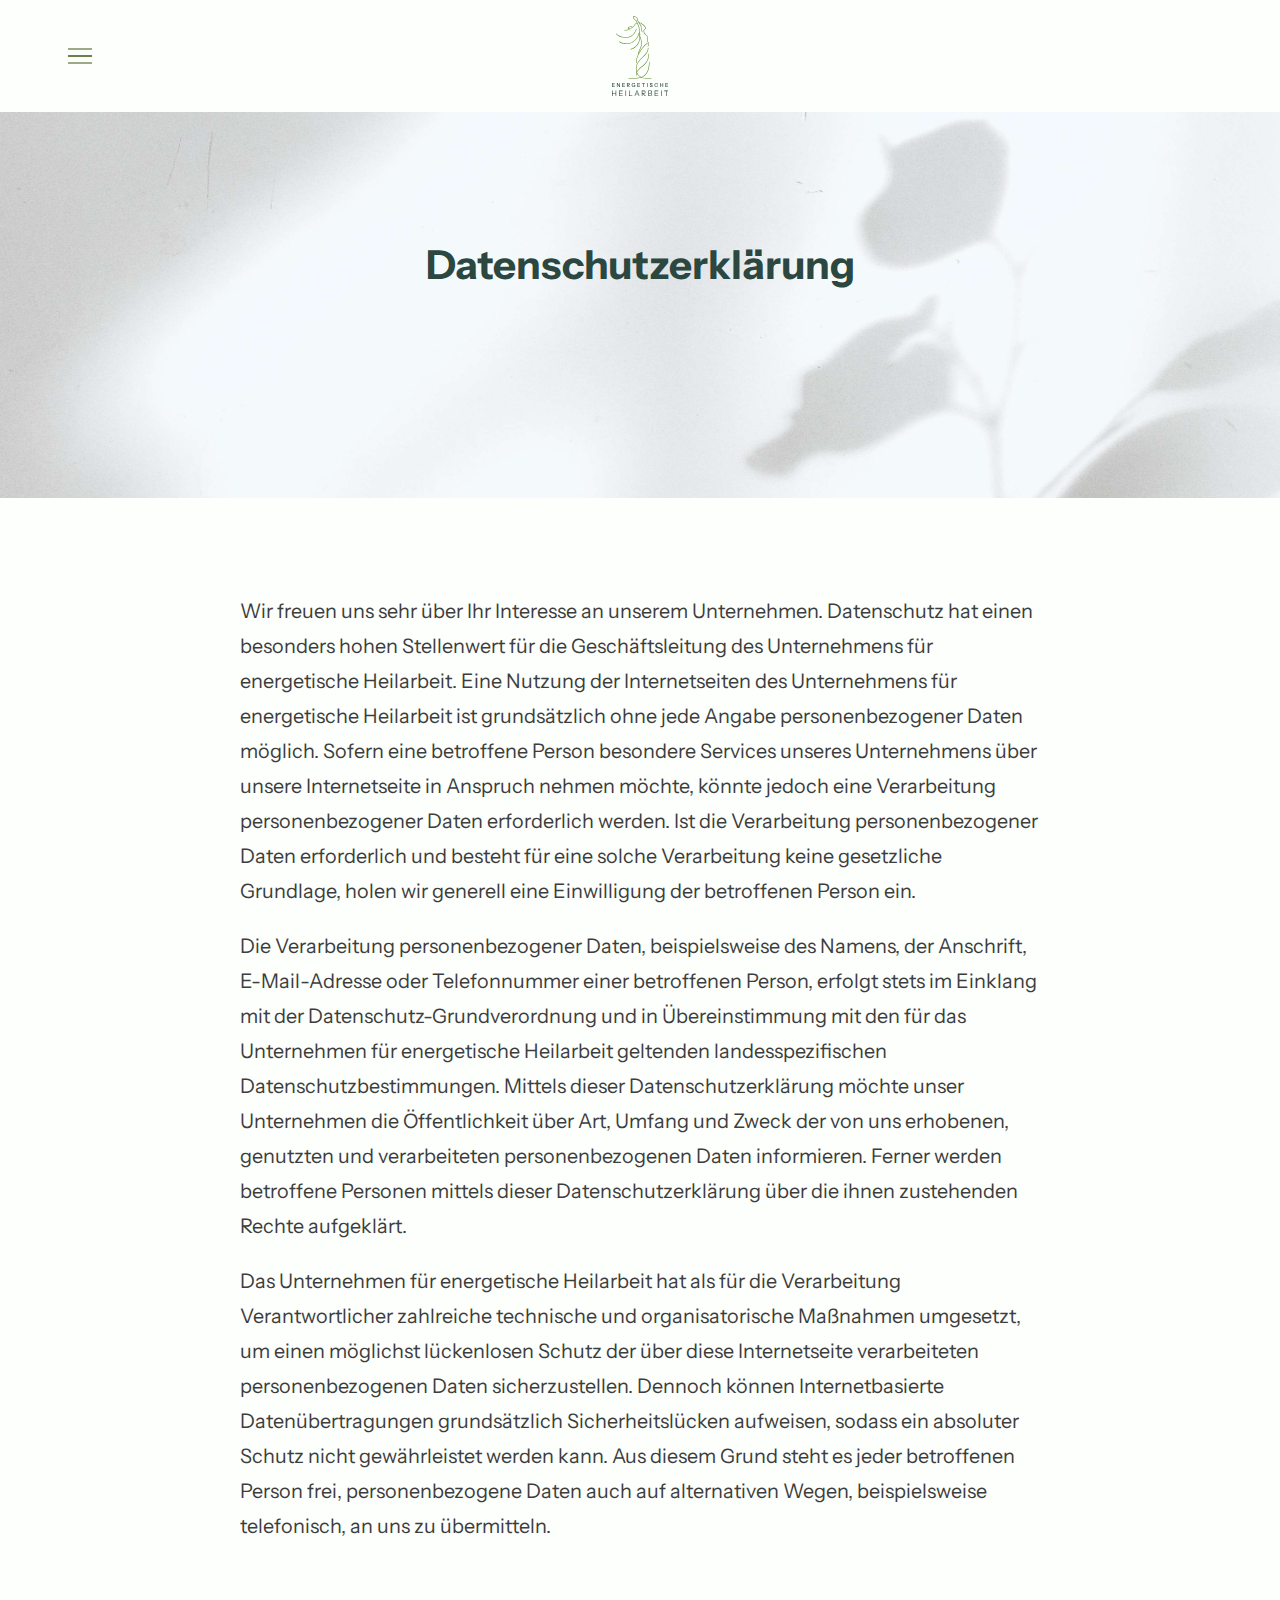
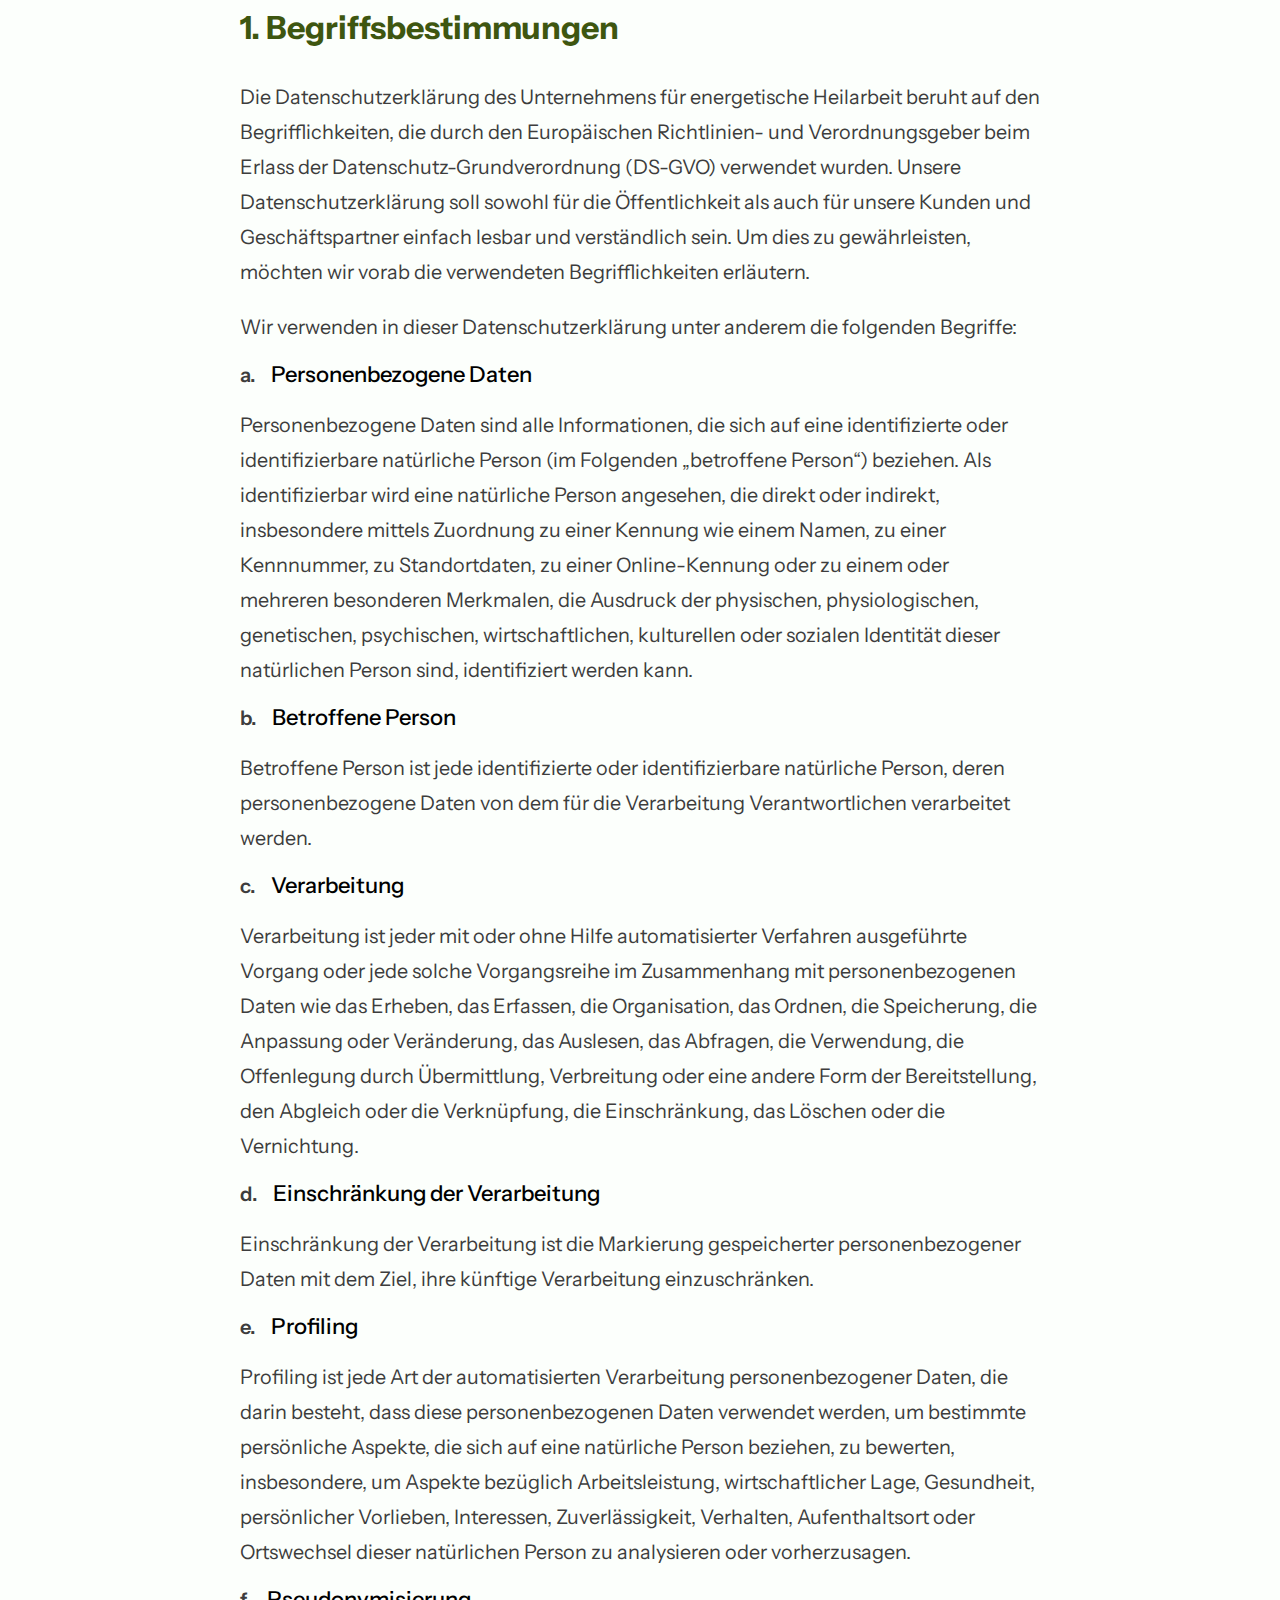
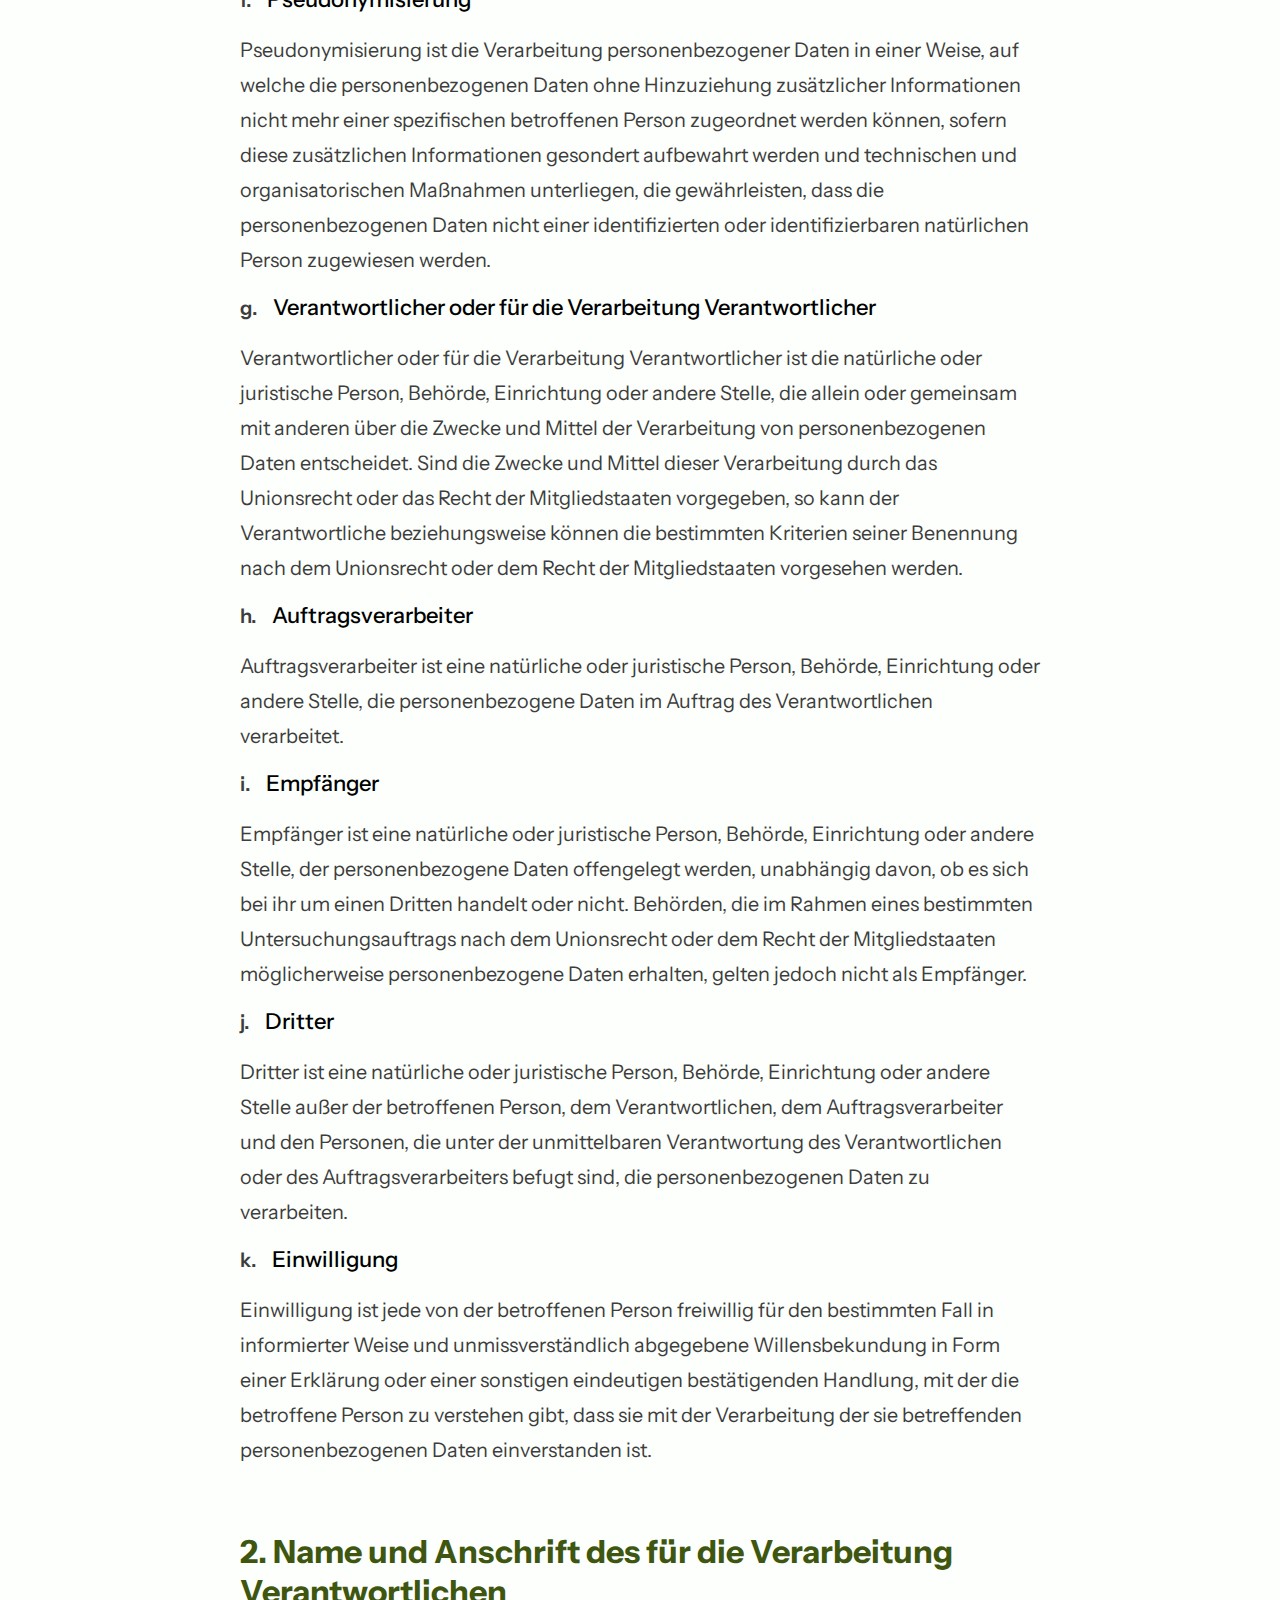
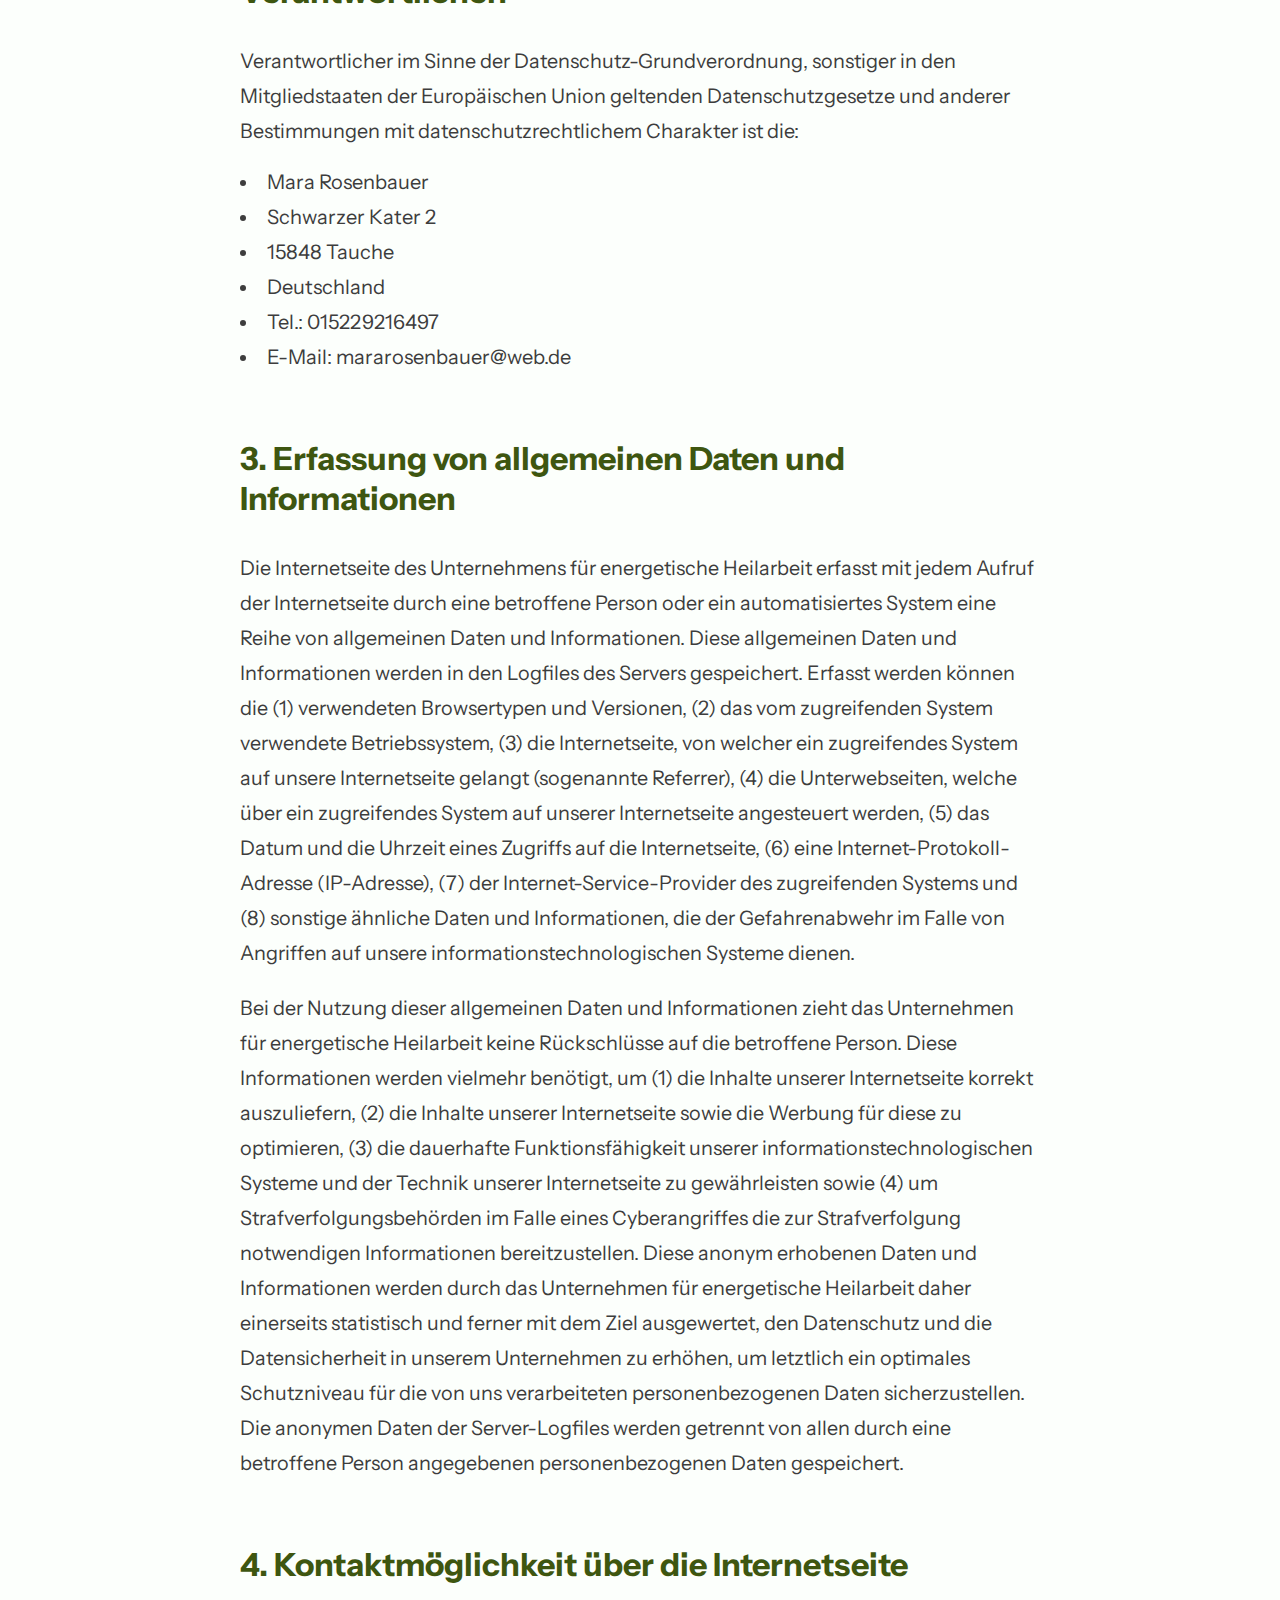
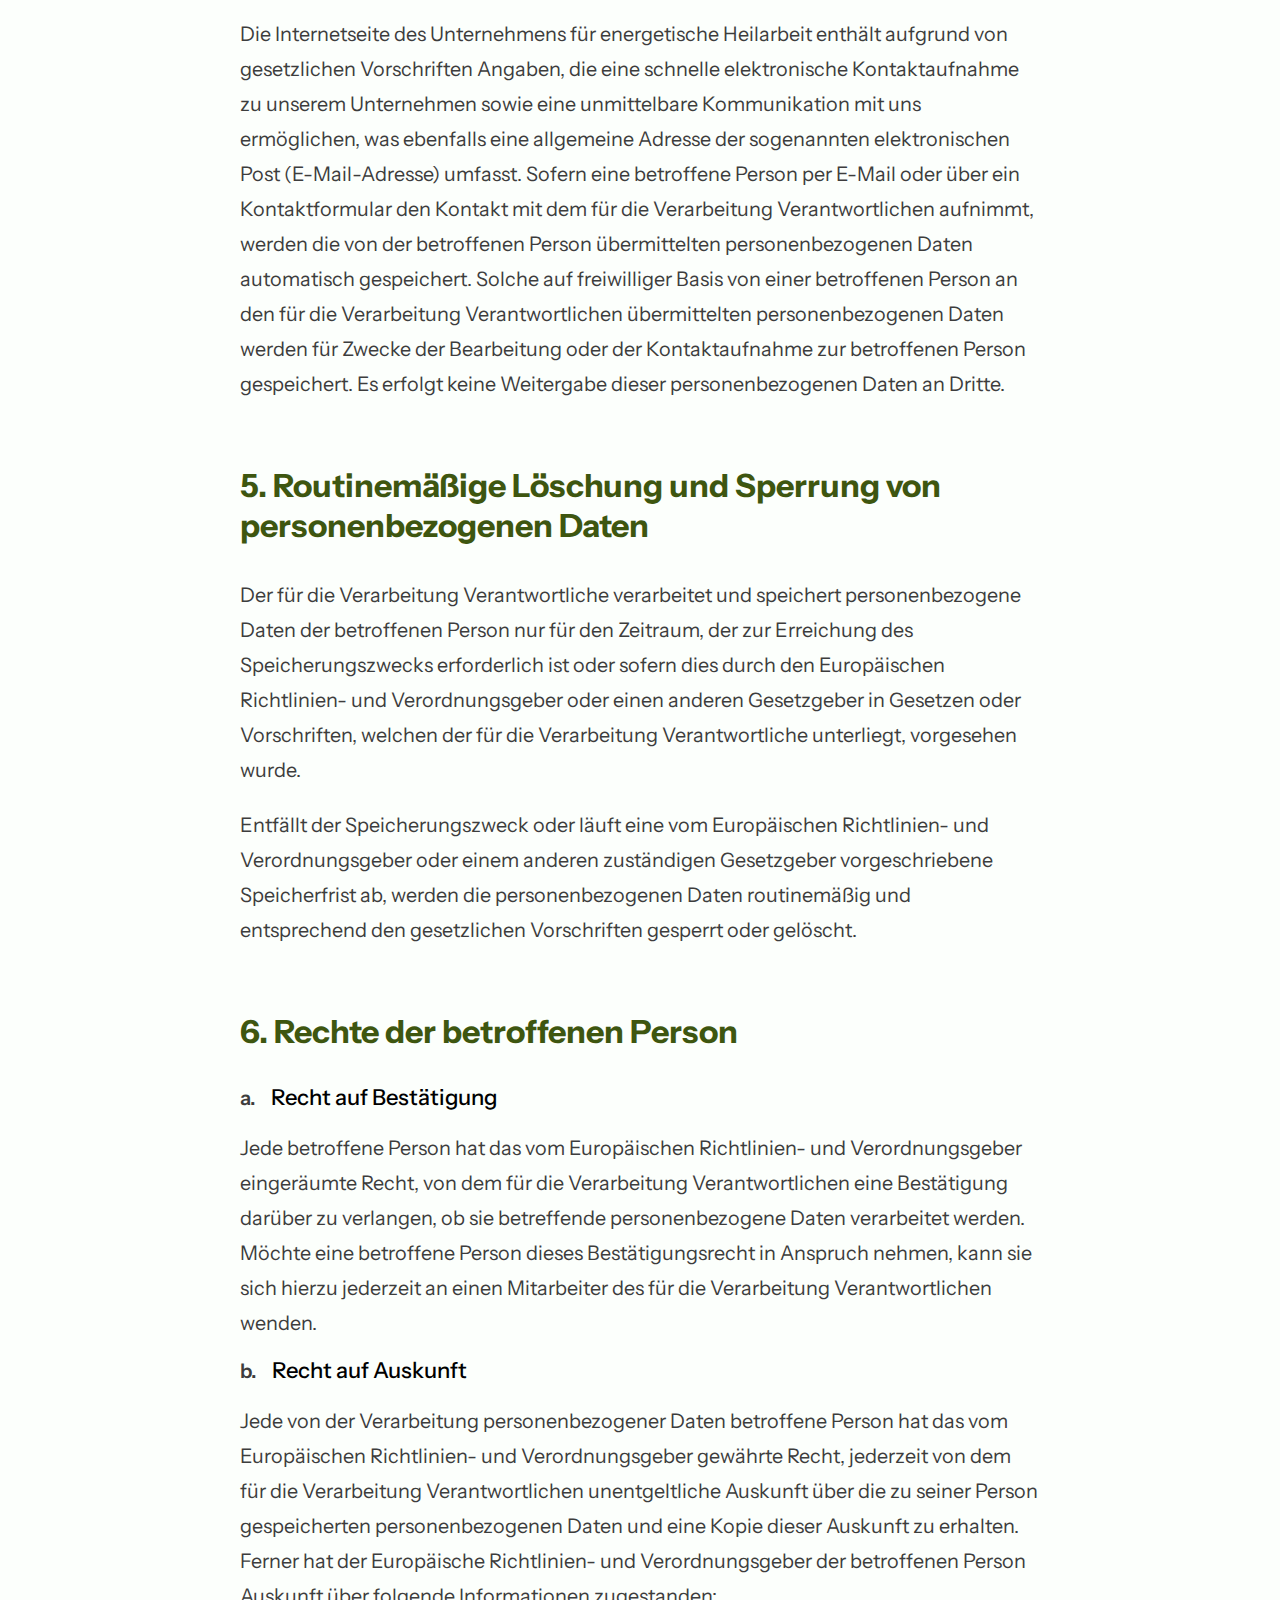
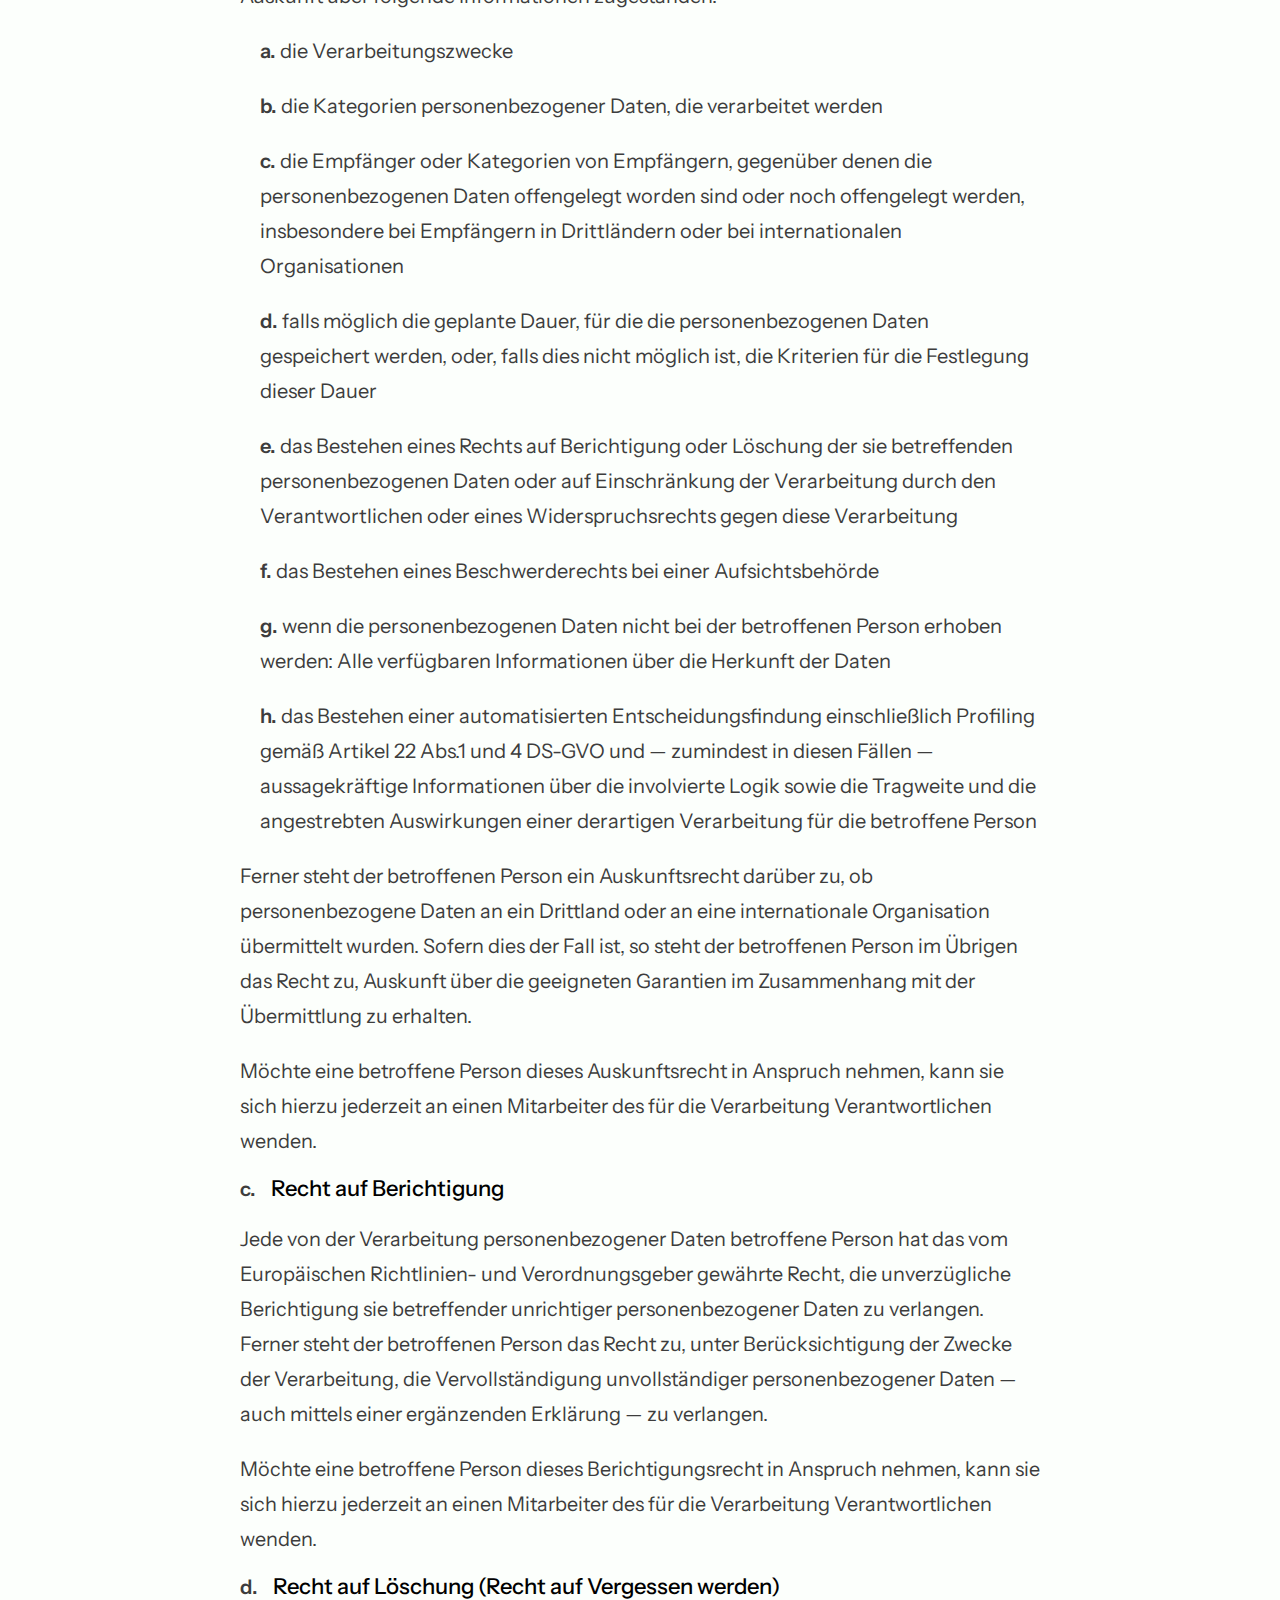
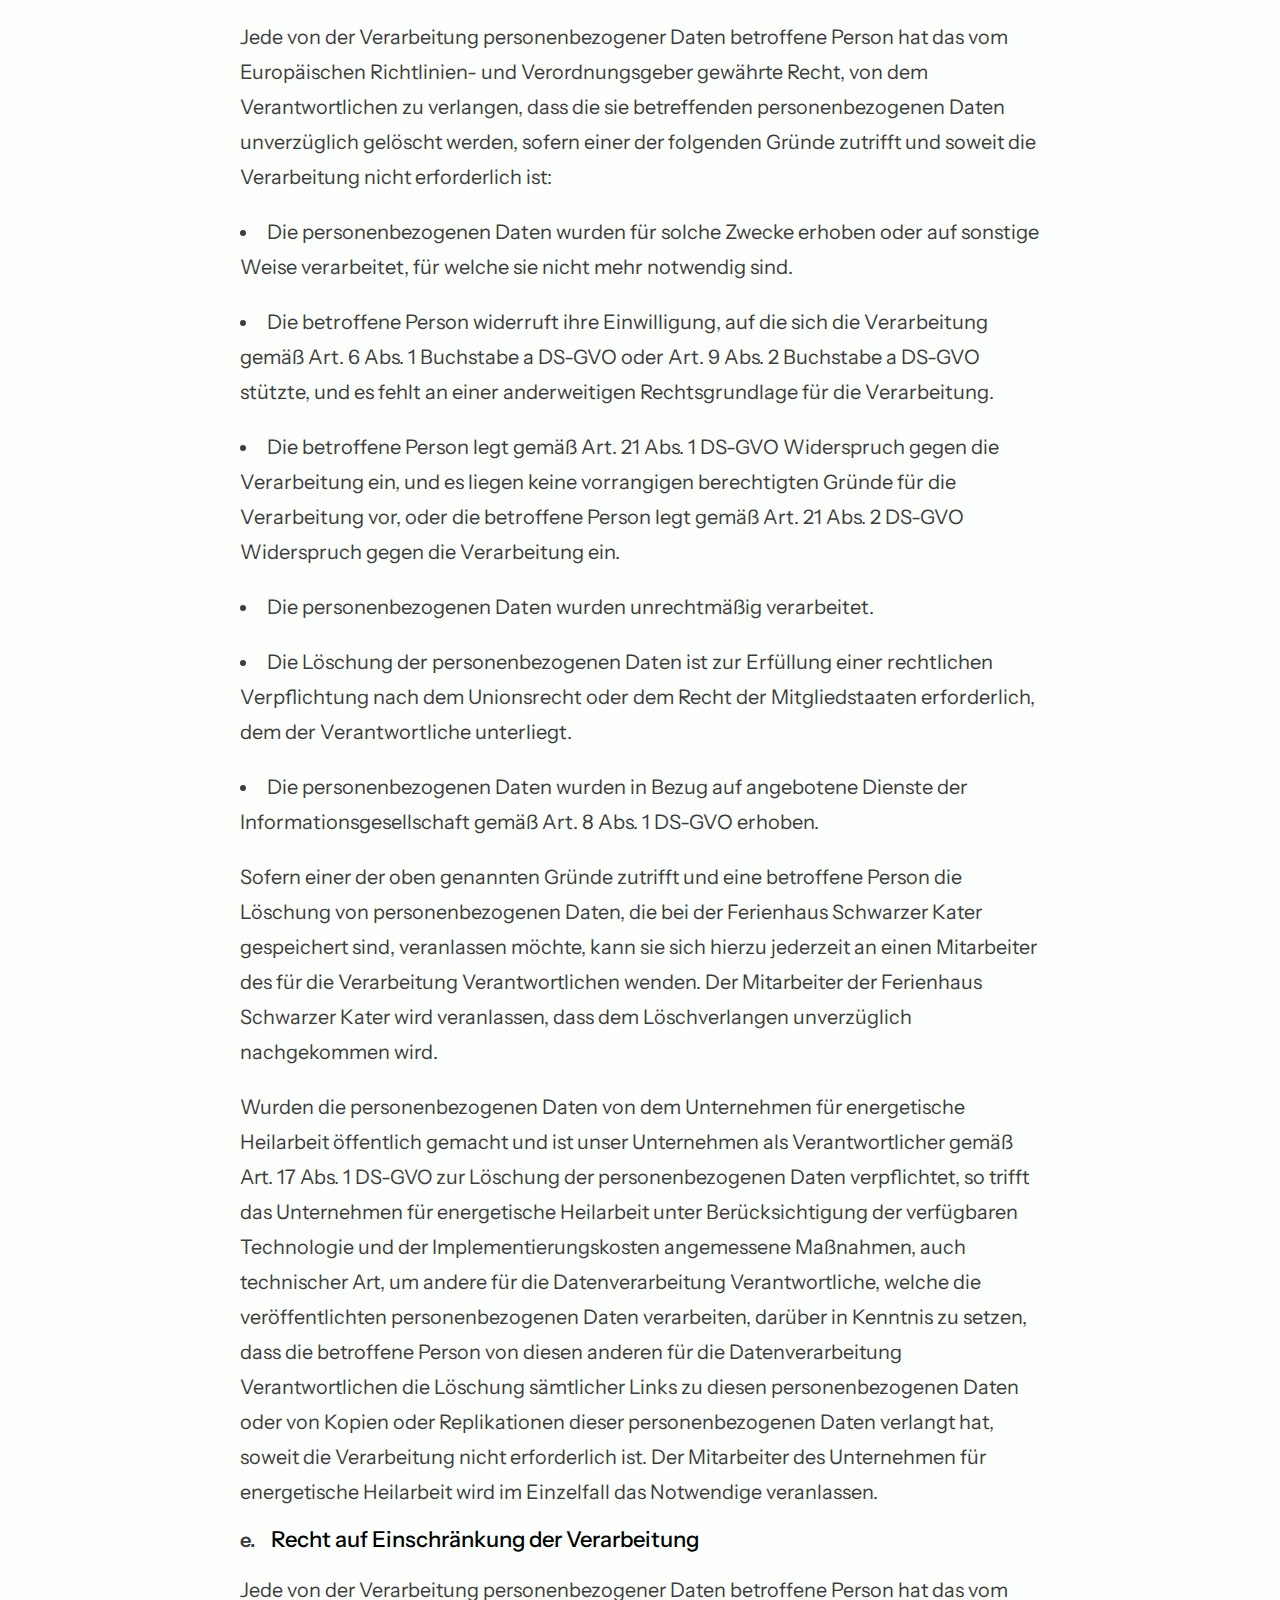
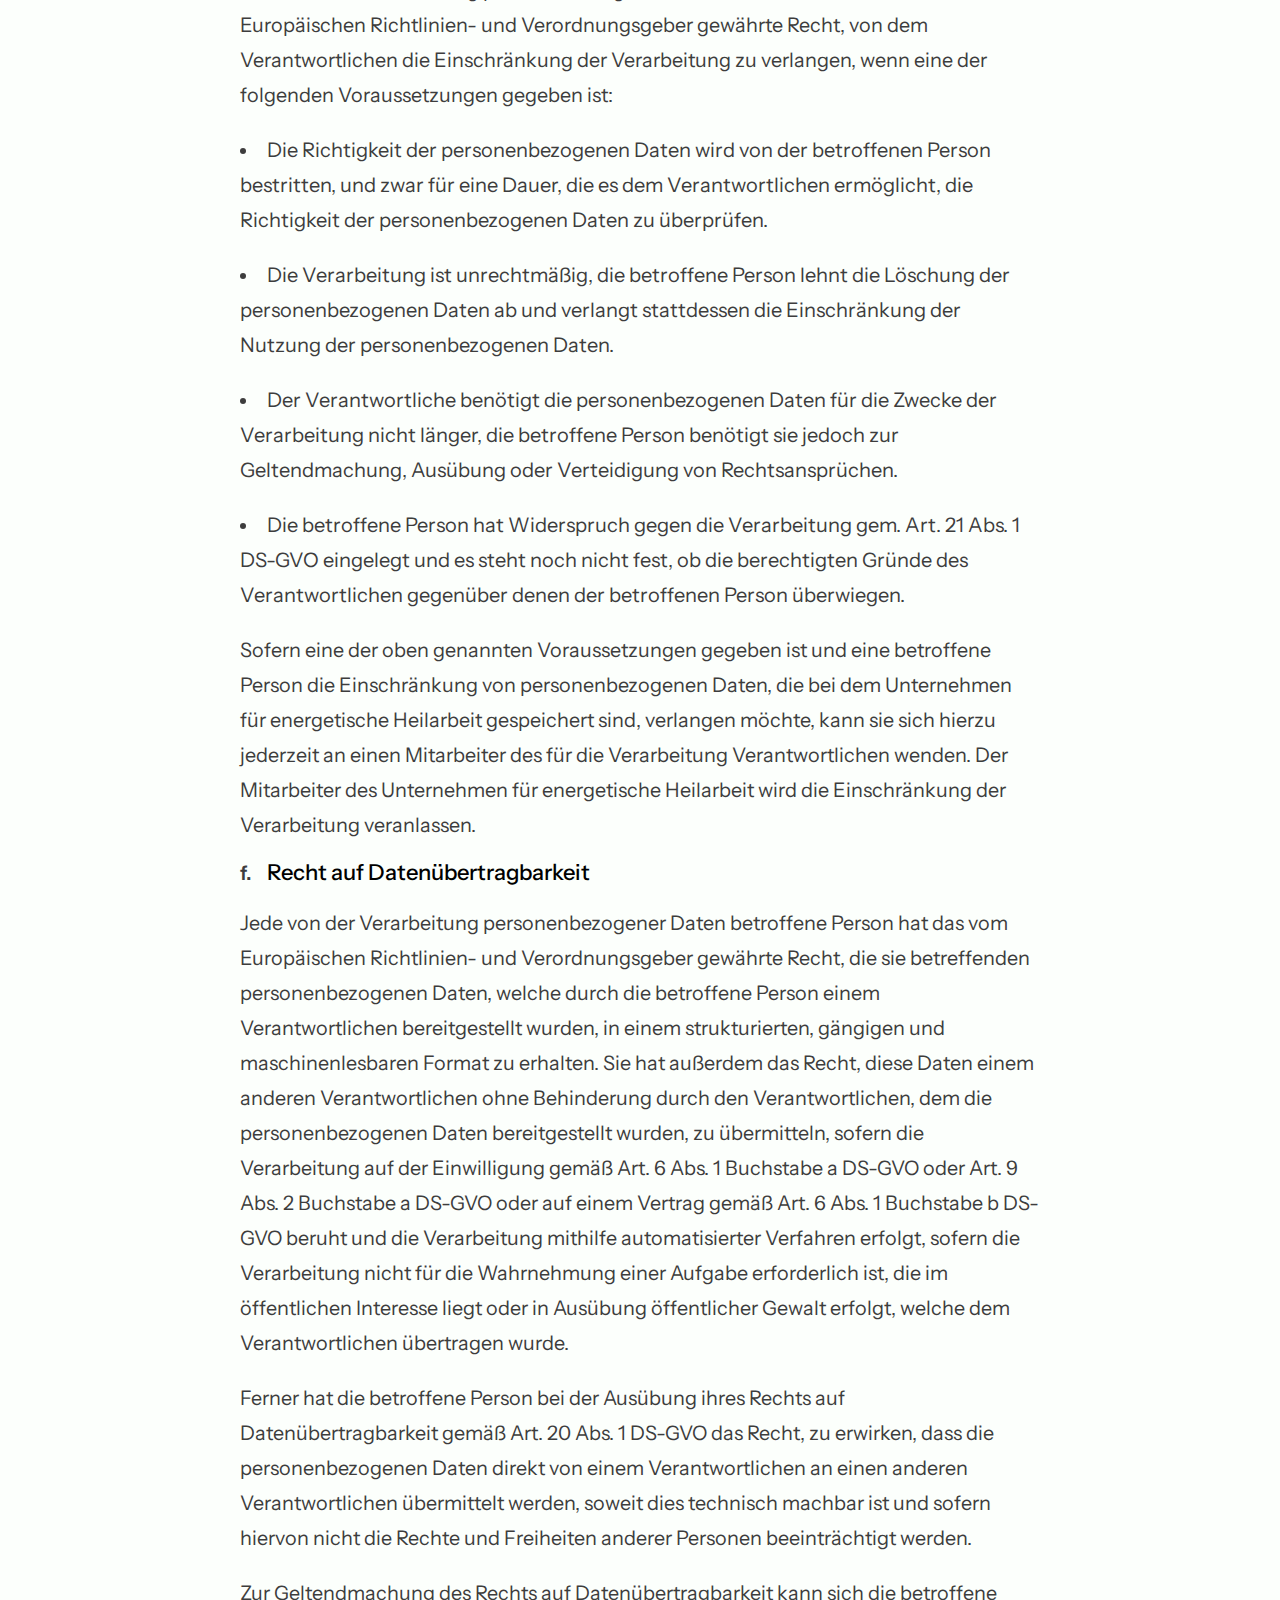
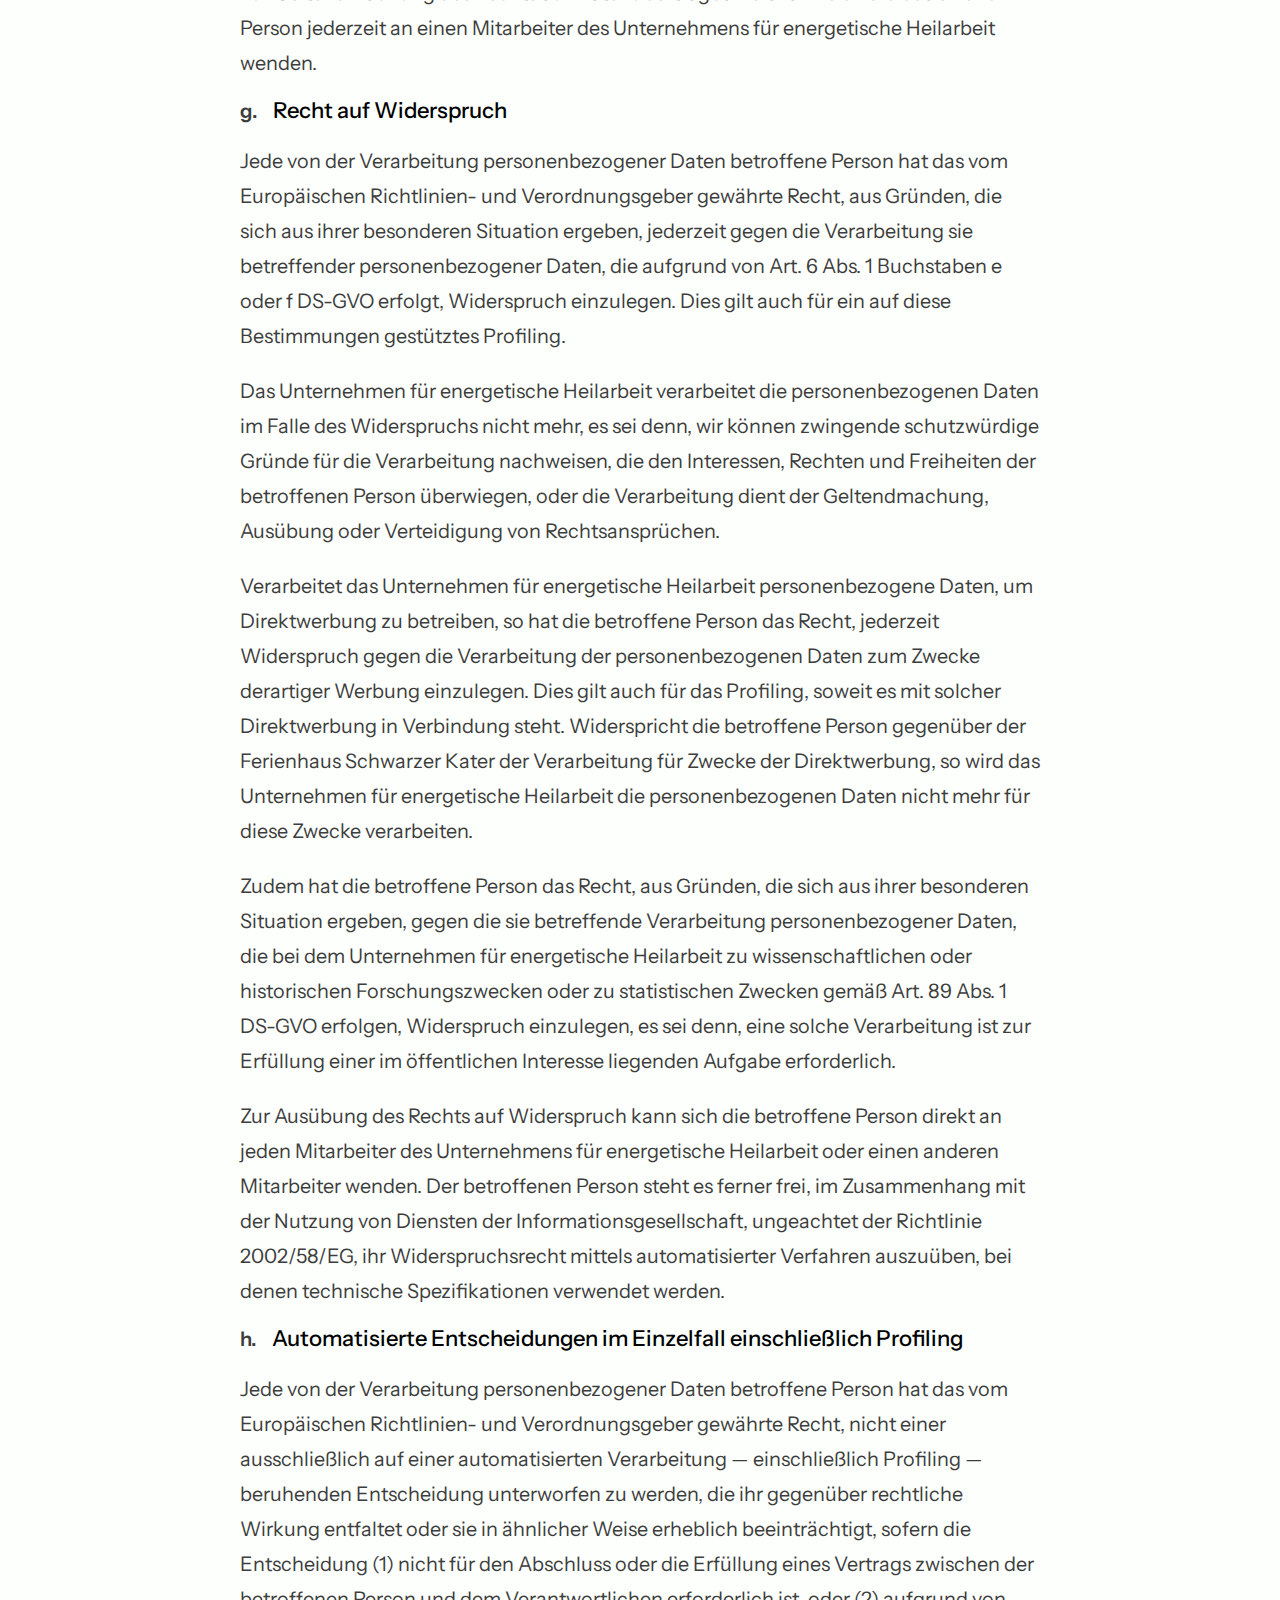
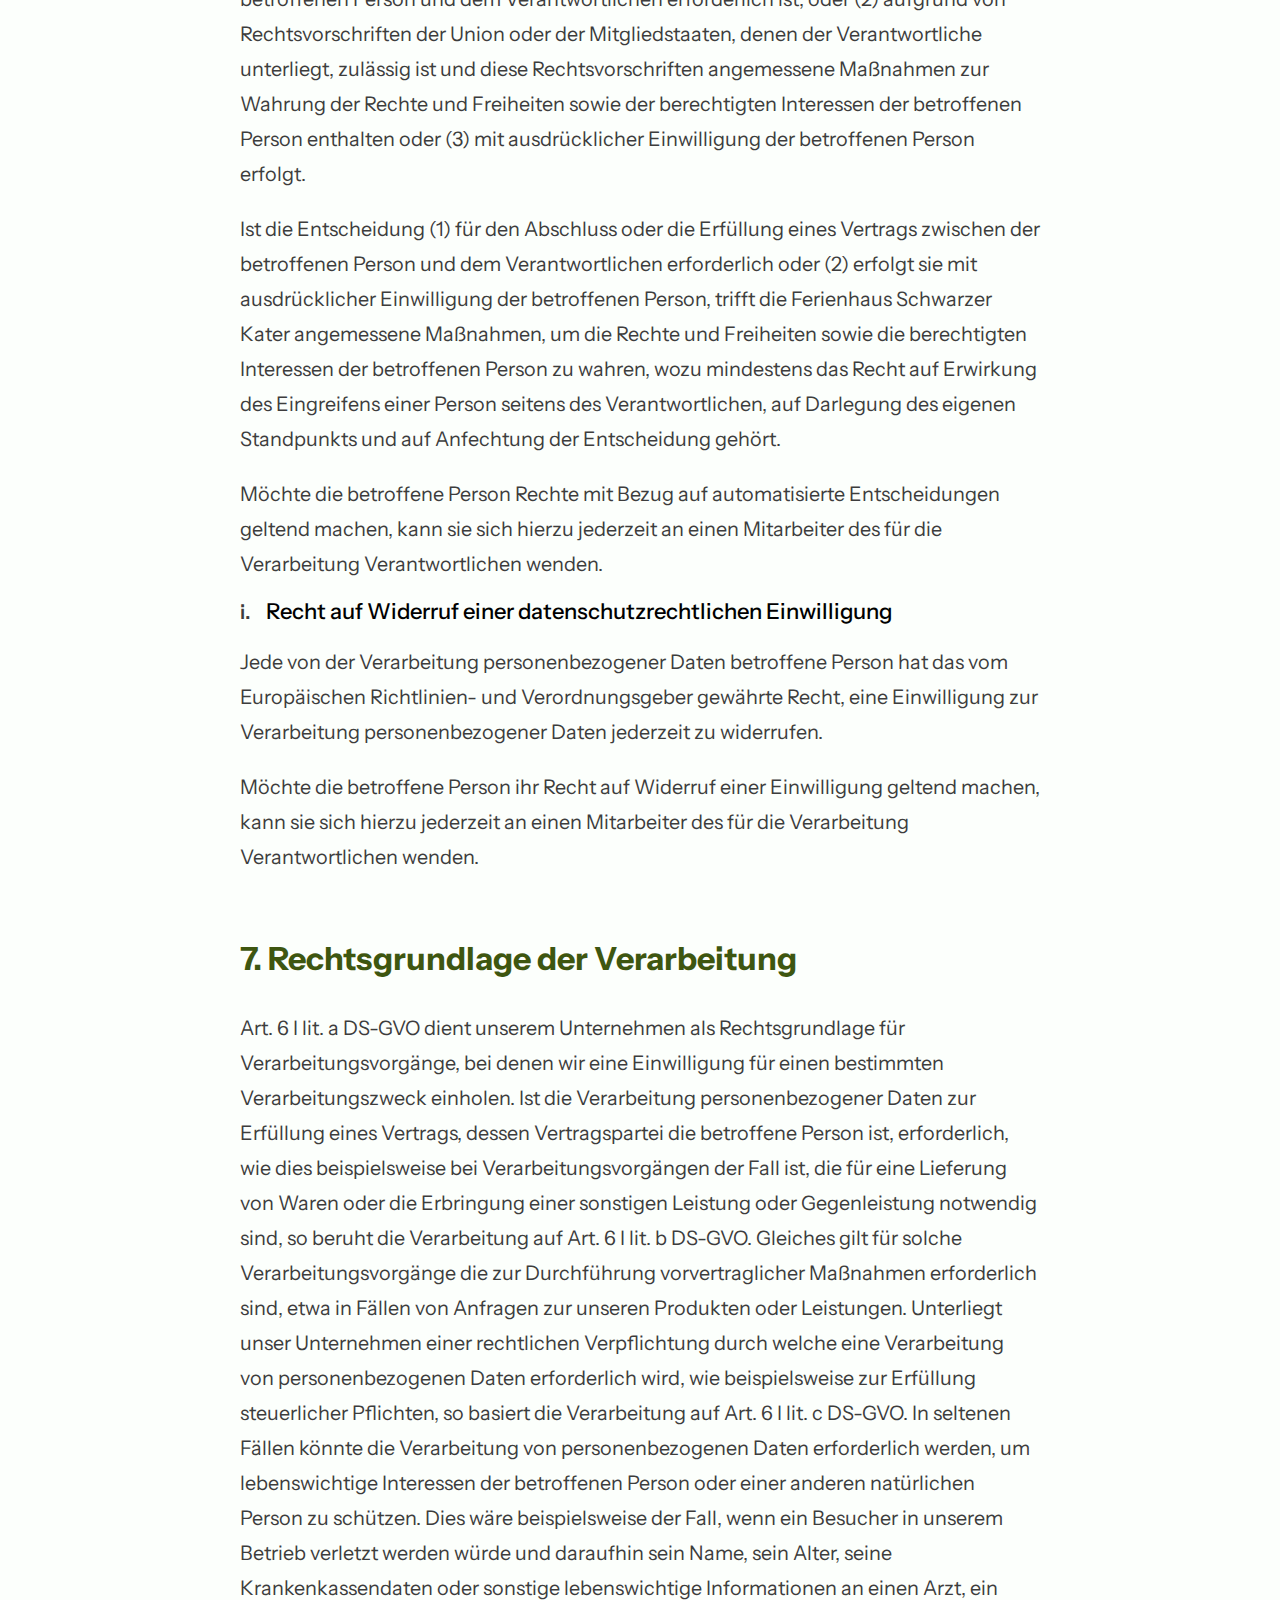
==== commit a5041fc6: "Update on legal texts; menus on legal pages; dark mode" ====
--- a/datenschutzerklarung.html
+++ b/datenschutzerklarung.html
@@ -3,8 +3,8 @@
 	<head>
 		<title>Datenschutzerklärung :: Energitsche Heilarbeit</title>
 		<meta charset="utf-8"/>
-		<meta name="description" content="Energitsche Heilarbeit"/>
-		<meta name="keywords" content=""/>
+		<meta name="description" content="Hier findest Du energetische Heilung und Reiki für Körper, Geist und Seele. Vereinbare jetzt einen Termin mit mir."/>
+		<meta name="keywords" content="Heilung, Energiearbeit, Reiki, Körper, Geist, Seele, Mara Rosenbauer"/>
 		<meta name="viewport" content="width=device-width, initial-scale=1, user-scalable=no"/>
 		<meta http-equiv='cache-control' content='no-cache'/>
 		<meta http-equiv='expires' content='0'/>
@@ -35,11 +35,12 @@
 					</svg>
 				</label>
 				<ul id="menu_items">
-					<li><a href="#wohnungen">Wohnungen</a></li>
-					<li><a href="#einzelheiten">Einzelheiten</a></li>
-					<li><a href="#uberuns">Über uns</a></li>
-					<li><a href="#anreise">Anreise</a></li>
-					<li><a href="#kontakt">Kontakt</a></li>
+					<li><a href="index.html#hero">Energetische Heilarbeit</a></li>
+					<li><a href="index.html#preise">Einzelsitzungen</a></li>
+					<li><a href="index.html#einweihungen">Einweihungen</a></li>
+					<li><a href="index.html#uberuns">Über mich</a></li>
+					<li><a href="index.html#anreise">Anreise</a></li>
+					<li><a href="index.html#kontakt">Kontakt</a></li>
 				</ul>
 			</nav>
 		</header>
@@ -51,11 +52,11 @@
 
 		<!-- Intro text -->
 		<main class="whitebg legal">
-			<p>Wir freuen uns sehr über Ihr Interesse an unserem Unternehmen. Datenschutz hat einen besonders hohen Stellenwert für die Geschäftsleitung der Ferienhaus Schwarzer Kater. Eine Nutzung der Internetseiten der Ferienhaus Schwarzer Kater ist grundsätzlich ohne jede Angabe personenbezogener Daten möglich. Sofern eine betroffene Person besondere Services unseres Unternehmens über unsere Internetseite in Anspruch nehmen möchte, könnte jedoch eine Verarbeitung personenbezogener Daten erforderlich werden. Ist die Verarbeitung personenbezogener Daten erforderlich und besteht für eine solche Verarbeitung keine gesetzliche Grundlage, holen wir generell eine Einwilligung der betroffenen Person ein.</p>
-			<p>Die Verarbeitung personenbezogener Daten, beispielsweise des Namens, der Anschrift, E-Mail-Adresse oder Telefonnummer einer betroffenen Person, erfolgt stets im Einklang mit der Datenschutz-Grundverordnung und in Übereinstimmung mit den für die Ferienhaus Schwarzer Kater geltenden landesspezifischen Datenschutzbestimmungen. Mittels dieser Datenschutzerklärung möchte unser Unternehmen die Öffentlichkeit über Art, Umfang und Zweck der von uns erhobenen, genutzten und verarbeiteten personenbezogenen Daten informieren. Ferner werden betroffene Personen mittels dieser Datenschutzerklärung über die ihnen zustehenden Rechte aufgeklärt.</p>
-			<p>Die Ferienhaus Schwarzer Kater hat als für die Verarbeitung Verantwortlicher zahlreiche technische und organisatorische Maßnahmen umgesetzt, um einen möglichst lückenlosen Schutz der über diese Internetseite verarbeiteten personenbezogenen Daten sicherzustellen. Dennoch können Internetbasierte Datenübertragungen grundsätzlich Sicherheitslücken aufweisen, sodass ein absoluter Schutz nicht gewährleistet werden kann. Aus diesem Grund steht es jeder betroffenen Person frei, personenbezogene Daten auch auf alternativen Wegen, beispielsweise telefonisch, an uns zu übermitteln.</p>
+			<p>Wir freuen uns sehr über Ihr Interesse an unserem Unternehmen. Datenschutz hat einen besonders hohen Stellenwert für die Geschäftsleitung des Unternehmens für energetische Heilarbeit. Eine Nutzung der Internetseiten des Unternehmens für energetische Heilarbeit ist grundsätzlich ohne jede Angabe personenbezogener Daten möglich. Sofern eine betroffene Person besondere Services unseres Unternehmens über unsere Internetseite in Anspruch nehmen möchte, könnte jedoch eine Verarbeitung personenbezogener Daten erforderlich werden. Ist die Verarbeitung personenbezogener Daten erforderlich und besteht für eine solche Verarbeitung keine gesetzliche Grundlage, holen wir generell eine Einwilligung der betroffenen Person ein.</p>
+			<p>Die Verarbeitung personenbezogener Daten, beispielsweise des Namens, der Anschrift, E-Mail-Adresse oder Telefonnummer einer betroffenen Person, erfolgt stets im Einklang mit der Datenschutz-Grundverordnung und in Übereinstimmung mit den für das Unternehmen für energetische Heilarbeit geltenden landesspezifischen Datenschutzbestimmungen. Mittels dieser Datenschutzerklärung möchte unser Unternehmen die Öffentlichkeit über Art, Umfang und Zweck der von uns erhobenen, genutzten und verarbeiteten personenbezogenen Daten informieren. Ferner werden betroffene Personen mittels dieser Datenschutzerklärung über die ihnen zustehenden Rechte aufgeklärt.</p>
+			<p>Das Unternehmen für energetische Heilarbeit hat als für die Verarbeitung Verantwortlicher zahlreiche technische und organisatorische Maßnahmen umgesetzt, um einen möglichst lückenlosen Schutz der über diese Internetseite verarbeiteten personenbezogenen Daten sicherzustellen. Dennoch können Internetbasierte Datenübertragungen grundsätzlich Sicherheitslücken aufweisen, sodass ein absoluter Schutz nicht gewährleistet werden kann. Aus diesem Grund steht es jeder betroffenen Person frei, personenbezogene Daten auch auf alternativen Wegen, beispielsweise telefonisch, an uns zu übermitteln.</p>
 			<h4>1. Begriffsbestimmungen</h4>
-			<p>Die Datenschutzerklärung der Ferienhaus Schwarzer Kater beruht auf den Begrifflichkeiten, die durch den Europäischen Richtlinien- und Verordnungsgeber beim Erlass der Datenschutz-Grundverordnung (DS-GVO) verwendet wurden. Unsere Datenschutzerklärung soll sowohl für die Öffentlichkeit als auch für unsere Kunden und Geschäftspartner einfach lesbar und verständlich sein. Um dies zu gewährleisten, möchten wir vorab die verwendeten Begrifflichkeiten erläutern.</p>
+			<p>Die Datenschutzerklärung des Unternehmens für energetische Heilarbeit beruht auf den Begrifflichkeiten, die durch den Europäischen Richtlinien- und Verordnungsgeber beim Erlass der Datenschutz-Grundverordnung (DS-GVO) verwendet wurden. Unsere Datenschutzerklärung soll sowohl für die Öffentlichkeit als auch für unsere Kunden und Geschäftspartner einfach lesbar und verständlich sein. Um dies zu gewährleisten, möchten wir vorab die verwendeten Begrifflichkeiten erläutern.</p>
 			<p>Wir verwenden in dieser Datenschutzerklärung unter anderem die folgenden Begriffe:</p>
 			<ol>
 				<li>
@@ -106,19 +107,18 @@
 			<h4>2. Name und Anschrift des für die Verarbeitung Verantwortlichen</h4>
 			<p>Verantwortlicher im Sinne der Datenschutz-Grundverordnung, sonstiger in den Mitgliedstaaten der Europäischen Union geltenden Datenschutzgesetze und anderer Bestimmungen mit datenschutzrechtlichem Charakter ist die:</p>
 			<ul>
-				<li>Ferienhaus Schwarzer Kater</li>
+				<li>Mara Rosenbauer </li>
 				<li>Schwarzer Kater 2</li>
 				<li>15848 Tauche</li>
 				<li>Deutschland</li>
-				<li>Tel.: 01702612873</li>
-				<li>E-Mail: post@schwarzer-kater.de</li>
-				<li>Website: www.schwarzer-kater.de</li>
+				<li>Tel.: 015229216497</li>
+				<li>E-Mail: mararosenbauer@web.de</li>
 			</ul>
 			<h4>3. Erfassung von allgemeinen Daten und Informationen</h4>
-			<p>Die Internetseite der Ferienhaus Schwarzer Kater erfasst mit jedem Aufruf der Internetseite durch eine betroffene Person oder ein automatisiertes System eine Reihe von allgemeinen Daten und Informationen. Diese allgemeinen Daten und Informationen werden in den Logfiles des Servers gespeichert. Erfasst werden können die (1) verwendeten Browsertypen und Versionen, (2) das vom zugreifenden System verwendete Betriebssystem, (3) die Internetseite, von welcher ein zugreifendes System auf unsere Internetseite gelangt (sogenannte Referrer), (4) die Unterwebseiten, welche über ein zugreifendes System auf unserer Internetseite angesteuert werden, (5) das Datum und die Uhrzeit eines Zugriffs auf die Internetseite, (6) eine Internet-Protokoll-Adresse (IP-Adresse), (7) der Internet-Service-Provider des zugreifenden Systems und (8) sonstige ähnliche Daten und Informationen, die der Gefahrenabwehr im Falle von Angriffen auf unsere informationstechnologischen Systeme dienen.</p>
-			<p>Bei der Nutzung dieser allgemeinen Daten und Informationen zieht die Ferienhaus Schwarzer Kater keine Rückschlüsse auf die betroffene Person. Diese Informationen werden vielmehr benötigt, um (1) die Inhalte unserer Internetseite korrekt auszuliefern, (2) die Inhalte unserer Internetseite sowie die Werbung für diese zu optimieren, (3) die dauerhafte Funktionsfähigkeit unserer informationstechnologischen Systeme und der Technik unserer Internetseite zu gewährleisten sowie (4) um Strafverfolgungsbehörden im Falle eines Cyberangriffes die zur Strafverfolgung notwendigen Informationen bereitzustellen. Diese anonym erhobenen Daten und Informationen werden durch die Ferienhaus Schwarzer Kater daher einerseits statistisch und ferner mit dem Ziel ausgewertet, den Datenschutz und die Datensicherheit in unserem Unternehmen zu erhöhen, um letztlich ein optimales Schutzniveau für die von uns verarbeiteten personenbezogenen Daten sicherzustellen. Die anonymen Daten der Server-Logfiles werden getrennt von allen durch eine betroffene Person angegebenen personenbezogenen Daten gespeichert.</p>
+			<p>Die Internetseite des Unternehmens für energetische Heilarbeit erfasst mit jedem Aufruf der Internetseite durch eine betroffene Person oder ein automatisiertes System eine Reihe von allgemeinen Daten und Informationen. Diese allgemeinen Daten und Informationen werden in den Logfiles des Servers gespeichert. Erfasst werden können die (1) verwendeten Browsertypen und Versionen, (2) das vom zugreifenden System verwendete Betriebssystem, (3) die Internetseite, von welcher ein zugreifendes System auf unsere Internetseite gelangt (sogenannte Referrer), (4) die Unterwebseiten, welche über ein zugreifendes System auf unserer Internetseite angesteuert werden, (5) das Datum und die Uhrzeit eines Zugriffs auf die Internetseite, (6) eine Internet-Protokoll-Adresse (IP-Adresse), (7) der Internet-Service-Provider des zugreifenden Systems und (8) sonstige ähnliche Daten und Informationen, die der Gefahrenabwehr im Falle von Angriffen auf unsere informationstechnologischen Systeme dienen.</p>
+			<p>Bei der Nutzung dieser allgemeinen Daten und Informationen zieht das Unternehmen für energetische Heilarbeit keine Rückschlüsse auf die betroffene Person. Diese Informationen werden vielmehr benötigt, um (1) die Inhalte unserer Internetseite korrekt auszuliefern, (2) die Inhalte unserer Internetseite sowie die Werbung für diese zu optimieren, (3) die dauerhafte Funktionsfähigkeit unserer informationstechnologischen Systeme und der Technik unserer Internetseite zu gewährleisten sowie (4) um Strafverfolgungsbehörden im Falle eines Cyberangriffes die zur Strafverfolgung notwendigen Informationen bereitzustellen. Diese anonym erhobenen Daten und Informationen werden durch das Unternehmen für energetische Heilarbeit daher einerseits statistisch und ferner mit dem Ziel ausgewertet, den Datenschutz und die Datensicherheit in unserem Unternehmen zu erhöhen, um letztlich ein optimales Schutzniveau für die von uns verarbeiteten personenbezogenen Daten sicherzustellen. Die anonymen Daten der Server-Logfiles werden getrennt von allen durch eine betroffene Person angegebenen personenbezogenen Daten gespeichert.</p>
 			<h4>4. Kontaktmöglichkeit über die Internetseite</h4>
-			<p>Die Internetseite der Ferienhaus Schwarzer Kater enthält aufgrund von gesetzlichen Vorschriften Angaben, die eine schnelle elektronische Kontaktaufnahme zu unserem Unternehmen sowie eine unmittelbare Kommunikation mit uns ermöglichen, was ebenfalls eine allgemeine Adresse der sogenannten elektronischen Post (E-Mail-Adresse) umfasst. Sofern eine betroffene Person per E-Mail oder über ein Kontaktformular den Kontakt mit dem für die Verarbeitung Verantwortlichen aufnimmt, werden die von der betroffenen Person übermittelten personenbezogenen Daten automatisch gespeichert. Solche auf freiwilliger Basis von einer betroffenen Person an den für die Verarbeitung Verantwortlichen übermittelten personenbezogenen Daten werden für Zwecke der Bearbeitung oder der Kontaktaufnahme zur betroffenen Person gespeichert. Es erfolgt keine Weitergabe dieser personenbezogenen Daten an Dritte.</p>
+			<p>Die Internetseite des Unternehmens für energetische Heilarbeit enthält aufgrund von gesetzlichen Vorschriften Angaben, die eine schnelle elektronische Kontaktaufnahme zu unserem Unternehmen sowie eine unmittelbare Kommunikation mit uns ermöglichen, was ebenfalls eine allgemeine Adresse der sogenannten elektronischen Post (E-Mail-Adresse) umfasst. Sofern eine betroffene Person per E-Mail oder über ein Kontaktformular den Kontakt mit dem für die Verarbeitung Verantwortlichen aufnimmt, werden die von der betroffenen Person übermittelten personenbezogenen Daten automatisch gespeichert. Solche auf freiwilliger Basis von einer betroffenen Person an den für die Verarbeitung Verantwortlichen übermittelten personenbezogenen Daten werden für Zwecke der Bearbeitung oder der Kontaktaufnahme zur betroffenen Person gespeichert. Es erfolgt keine Weitergabe dieser personenbezogenen Daten an Dritte.</p>
 			<h4>5. Routinemäßige Löschung und Sperrung von personenbezogenen Daten</h4>
 			<p>Der für die Verarbeitung Verantwortliche verarbeitet und speichert personenbezogene Daten der betroffenen Person nur für den Zeitraum, der zur Erreichung des Speicherungszwecks erforderlich ist oder sofern dies durch den Europäischen Richtlinien- und Verordnungsgeber oder einen anderen Gesetzgeber in Gesetzen oder Vorschriften, welchen der für die Verarbeitung Verantwortliche unterliegt, vorgesehen wurde.</p>
 			<p>Entfällt der Speicherungszweck oder läuft eine vom Europäischen Richtlinien- und Verordnungsgeber oder einem anderen zuständigen Gesetzgeber vorgeschriebene Speicherfrist ab, werden die personenbezogenen Daten routinemäßig und entsprechend den gesetzlichen Vorschriften gesperrt oder gelöscht.</p>
@@ -161,7 +161,7 @@
 						<li>Die personenbezogenen Daten wurden in Bezug auf angebotene Dienste der Informationsgesellschaft gemäß Art. 8 Abs. 1 DS-GVO erhoben.</li>
 					</ul>
 					<p>Sofern einer der oben genannten Gründe zutrifft und eine betroffene Person die Löschung von personenbezogenen Daten, die bei der Ferienhaus Schwarzer Kater gespeichert sind, veranlassen möchte, kann sie sich hierzu jederzeit an einen Mitarbeiter des für die Verarbeitung Verantwortlichen wenden. Der Mitarbeiter der Ferienhaus Schwarzer Kater wird veranlassen, dass dem Löschverlangen unverzüglich nachgekommen wird.</p>
-					<p>Wurden die personenbezogenen Daten von der Ferienhaus Schwarzer Kater öffentlich gemacht und ist unser Unternehmen als Verantwortlicher gemäß Art. 17 Abs. 1 DS-GVO zur Löschung der personenbezogenen Daten verpflichtet, so trifft die Ferienhaus Schwarzer Kater unter Berücksichtigung der verfügbaren Technologie und der Implementierungskosten angemessene Maßnahmen, auch technischer Art, um andere für die Datenverarbeitung Verantwortliche, welche die veröffentlichten personenbezogenen Daten verarbeiten, darüber in Kenntnis zu setzen, dass die betroffene Person von diesen anderen für die Datenverarbeitung Verantwortlichen die Löschung sämtlicher Links zu diesen personenbezogenen Daten oder von Kopien oder Replikationen dieser personenbezogenen Daten verlangt hat, soweit die Verarbeitung nicht erforderlich ist. Der Mitarbeiter der Ferienhaus Schwarzer Kater wird im Einzelfall das Notwendige veranlassen.</p>
+					<p>Wurden die personenbezogenen Daten von dem Unternehmen für energetische Heilarbeit öffentlich gemacht und ist unser Unternehmen als Verantwortlicher gemäß Art. 17 Abs. 1 DS-GVO zur Löschung der personenbezogenen Daten verpflichtet, so trifft das Unternehmen für energetische Heilarbeit unter Berücksichtigung der verfügbaren Technologie und der Implementierungskosten angemessene Maßnahmen, auch technischer Art, um andere für die Datenverarbeitung Verantwortliche, welche die veröffentlichten personenbezogenen Daten verarbeiten, darüber in Kenntnis zu setzen, dass die betroffene Person von diesen anderen für die Datenverarbeitung Verantwortlichen die Löschung sämtlicher Links zu diesen personenbezogenen Daten oder von Kopien oder Replikationen dieser personenbezogenen Daten verlangt hat, soweit die Verarbeitung nicht erforderlich ist. Der Mitarbeiter des Unternehmen für energetische Heilarbeit wird im Einzelfall das Notwendige veranlassen.</p>
 				</li>
 				<li>
 					<h5>Recht auf Einschränkung der Verarbeitung</h5>
@@ -172,25 +172,25 @@
 						<li>Der Verantwortliche benötigt die personenbezogenen Daten für die Zwecke der Verarbeitung nicht länger, die betroffene Person benötigt sie jedoch zur Geltendmachung, Ausübung oder Verteidigung von Rechtsansprüchen.</li>
 						<li>Die betroffene Person hat Widerspruch gegen die Verarbeitung gem. Art. 21 Abs. 1 DS-GVO eingelegt und es steht noch nicht fest, ob die berechtigten Gründe des Verantwortlichen gegenüber denen der betroffenen Person überwiegen.</li>
 					</ul>
-			<p>Sofern eine der oben genannten Voraussetzungen gegeben ist und eine betroffene Person die Einschränkung von personenbezogenen Daten, die bei der Ferienhaus Schwarzer Kater gespeichert sind, verlangen möchte, kann sie sich hierzu jederzeit an einen Mitarbeiter des für die Verarbeitung Verantwortlichen wenden. Der Mitarbeiter der Ferienhaus Schwarzer Kater wird die Einschränkung der Verarbeitung veranlassen.</p>
+					<p>Sofern eine der oben genannten Voraussetzungen gegeben ist und eine betroffene Person die Einschränkung von personenbezogenen Daten, die bei dem Unternehmen für energetische Heilarbeit gespeichert sind, verlangen möchte, kann sie sich hierzu jederzeit an einen Mitarbeiter des für die Verarbeitung Verantwortlichen wenden. Der Mitarbeiter des Unternehmen für energetische Heilarbeit wird die Einschränkung der Verarbeitung veranlassen.</p>
 				</li>
 				<li>
 					<h5>Recht auf Datenübertragbarkeit</h5>
 					<p>Jede von der Verarbeitung personenbezogener Daten betroffene Person hat das vom Europäischen Richtlinien- und Verordnungsgeber gewährte Recht, die sie betreffenden personenbezogenen Daten, welche durch die betroffene Person einem Verantwortlichen bereitgestellt wurden, in einem strukturierten, gängigen und maschinenlesbaren Format zu erhalten. Sie hat außerdem das Recht, diese Daten einem anderen Verantwortlichen ohne Behinderung durch den Verantwortlichen, dem die personenbezogenen Daten bereitgestellt wurden, zu übermitteln, sofern die Verarbeitung auf der Einwilligung gemäß Art. 6 Abs. 1 Buchstabe a DS-GVO oder Art. 9 Abs. 2 Buchstabe a DS-GVO oder auf einem Vertrag gemäß Art. 6 Abs. 1 Buchstabe b DS-GVO beruht und die Verarbeitung mithilfe automatisierter Verfahren erfolgt, sofern die Verarbeitung nicht für die Wahrnehmung einer Aufgabe erforderlich ist, die im öffentlichen Interesse liegt oder in Ausübung öffentlicher Gewalt erfolgt, welche dem Verantwortlichen übertragen wurde.</p>
 					<p>Ferner hat die betroffene Person bei der Ausübung ihres Rechts auf Datenübertragbarkeit gemäß Art. 20 Abs. 1 DS-GVO das Recht, zu erwirken, dass die personenbezogenen Daten direkt von einem Verantwortlichen an einen anderen Verantwortlichen übermittelt werden, soweit dies technisch machbar ist und sofern hiervon nicht die Rechte und Freiheiten anderer Personen beeinträchtigt werden.</p>
-					<p>Zur Geltendmachung des Rechts auf Datenübertragbarkeit kann sich die betroffene Person jederzeit an einen Mitarbeiter der Ferienhaus Schwarzer Kater wenden.</p>
+					<p>Zur Geltendmachung des Rechts auf Datenübertragbarkeit kann sich die betroffene Person jederzeit an einen Mitarbeiter des Unternehmens für energetische Heilarbeit wenden.</p>
 				</li>
 				<li>
 					<h5>Recht auf Widerspruch</h5>
 					<p>Jede von der Verarbeitung personenbezogener Daten betroffene Person hat das vom Europäischen Richtlinien- und Verordnungsgeber gewährte Recht, aus Gründen, die sich aus ihrer besonderen Situation ergeben, jederzeit gegen die Verarbeitung sie betreffender personenbezogener Daten, die aufgrund von Art. 6 Abs. 1 Buchstaben e oder f DS-GVO erfolgt, Widerspruch einzulegen. Dies gilt auch für ein auf diese Bestimmungen gestütztes Profiling.</p>
-					<p>Die Ferienhaus Schwarzer Kater verarbeitet die personenbezogenen Daten im Falle des Widerspruchs nicht mehr, es sei denn, wir können zwingende schutzwürdige Gründe für die Verarbeitung nachweisen, die den Interessen, Rechten und Freiheiten der betroffenen Person überwiegen, oder die Verarbeitung dient der Geltendmachung, Ausübung oder Verteidigung von Rechtsansprüchen.</p>
-					<p>Verarbeitet die Ferienhaus Schwarzer Kater personenbezogene Daten, um Direktwerbung zu betreiben, so hat die betroffene Person das Recht, jederzeit Widerspruch gegen die Verarbeitung der personenbezogenen Daten zum Zwecke derartiger Werbung einzulegen. Dies gilt auch für das Profiling, soweit es mit solcher Direktwerbung in Verbindung steht. Widerspricht die betroffene Person gegenüber der Ferienhaus Schwarzer Kater der Verarbeitung für Zwecke der Direktwerbung, so wird die Ferienhaus Schwarzer Kater die personenbezogenen Daten nicht mehr für diese Zwecke verarbeiten.</p>
-					<p>Zudem hat die betroffene Person das Recht, aus Gründen, die sich aus ihrer besonderen Situation ergeben, gegen die sie betreffende Verarbeitung personenbezogener Daten, die bei der Ferienhaus Schwarzer Kater zu wissenschaftlichen oder historischen Forschungszwecken oder zu statistischen Zwecken gemäß Art. 89 Abs. 1 DS-GVO erfolgen, Widerspruch einzulegen, es sei denn, eine solche Verarbeitung ist zur Erfüllung einer im öffentlichen Interesse liegenden Aufgabe erforderlich.</p>
-					<p>Zur Ausübung des Rechts auf Widerspruch kann sich die betroffene Person direkt an jeden Mitarbeiter der Ferienhaus Schwarzer Kater oder einen anderen Mitarbeiter wenden. Der betroffenen Person steht es ferner frei, im Zusammenhang mit der Nutzung von Diensten der Informationsgesellschaft, ungeachtet der Richtlinie 2002/58/EG, ihr Widerspruchsrecht mittels automatisierter Verfahren auszuüben, bei denen technische Spezifikationen verwendet werden.</p>
+					<p>Das Unternehmen für energetische Heilarbeit verarbeitet die personenbezogenen Daten im Falle des Widerspruchs nicht mehr, es sei denn, wir können zwingende schutzwürdige Gründe für die Verarbeitung nachweisen, die den Interessen, Rechten und Freiheiten der betroffenen Person überwiegen, oder die Verarbeitung dient der Geltendmachung, Ausübung oder Verteidigung von Rechtsansprüchen.</p>
+					<p>Verarbeitet das Unternehmen für energetische Heilarbeit personenbezogene Daten, um Direktwerbung zu betreiben, so hat die betroffene Person das Recht, jederzeit Widerspruch gegen die Verarbeitung der personenbezogenen Daten zum Zwecke derartiger Werbung einzulegen. Dies gilt auch für das Profiling, soweit es mit solcher Direktwerbung in Verbindung steht. Widerspricht die betroffene Person gegenüber der Ferienhaus Schwarzer Kater der Verarbeitung für Zwecke der Direktwerbung, so wird das Unternehmen für energetische Heilarbeit die personenbezogenen Daten nicht mehr für diese Zwecke verarbeiten.</p>
+					<p>Zudem hat die betroffene Person das Recht, aus Gründen, die sich aus ihrer besonderen Situation ergeben, gegen die sie betreffende Verarbeitung personenbezogener Daten, die bei dem Unternehmen für energetische Heilarbeit zu wissenschaftlichen oder historischen Forschungszwecken oder zu statistischen Zwecken gemäß Art. 89 Abs. 1 DS-GVO erfolgen, Widerspruch einzulegen, es sei denn, eine solche Verarbeitung ist zur Erfüllung einer im öffentlichen Interesse liegenden Aufgabe erforderlich.</p>
+					<p>Zur Ausübung des Rechts auf Widerspruch kann sich die betroffene Person direkt an jeden Mitarbeiter des Unternehmens für energetische Heilarbeit oder einen anderen Mitarbeiter wenden. Der betroffenen Person steht es ferner frei, im Zusammenhang mit der Nutzung von Diensten der Informationsgesellschaft, ungeachtet der Richtlinie 2002/58/EG, ihr Widerspruchsrecht mittels automatisierter Verfahren auszuüben, bei denen technische Spezifikationen verwendet werden.</p>
 				</li>
 				<li>
 					<h5> Automatisierte Entscheidungen im Einzelfall einschließlich Profiling</h5>
-					<p>Jede von der Verarbeitung personenbezogener Daten betroffene Person hat das vom Europäischen Richtlinien- und Verordnungsgeber gewährte Recht, nicht einer ausschließlich auf einer automatisierten Verarbeitung &mdash; einschließlich Profiling — beruhenden Entscheidung unterworfen zu werden, die ihr gegenüber rechtliche Wirkung entfaltet oder sie in ähnlicher Weise erheblich beeinträchtigt, sofern die Entscheidung (1) nicht für den Abschluss oder die Erfüllung eines Vertrags zwischen der betroffenen Person und dem Verantwortlichen erforderlich ist, oder (2) aufgrund von Rechtsvorschriften der Union oder der Mitgliedstaaten, denen der Verantwortliche unterliegt, zulässig ist und diese Rechtsvorschriften angemessene Maßnahmen zur Wahrung der Rechte und Freiheiten sowie der berechtigten Interessen der betroffenen Person enthalten oder (3) mit ausdrücklicher Einwilligung der betroffenen Person erfolgt.</p>
+					<p>Jede von der Verarbeitung personenbezogener Daten betroffene Person hat das vom Europäischen Richtlinien- und Verordnungsgeber gewährte Recht, nicht einer ausschließlich auf einer automatisierten Verarbeitung — einschließlich Profiling — beruhenden Entscheidung unterworfen zu werden, die ihr gegenüber rechtliche Wirkung entfaltet oder sie in ähnlicher Weise erheblich beeinträchtigt, sofern die Entscheidung (1) nicht für den Abschluss oder die Erfüllung eines Vertrags zwischen der betroffenen Person und dem Verantwortlichen erforderlich ist, oder (2) aufgrund von Rechtsvorschriften der Union oder der Mitgliedstaaten, denen der Verantwortliche unterliegt, zulässig ist und diese Rechtsvorschriften angemessene Maßnahmen zur Wahrung der Rechte und Freiheiten sowie der berechtigten Interessen der betroffenen Person enthalten oder (3) mit ausdrücklicher Einwilligung der betroffenen Person erfolgt.</p>
 					<p>Ist die Entscheidung (1) für den Abschluss oder die Erfüllung eines Vertrags zwischen der betroffenen Person und dem Verantwortlichen erforderlich oder (2) erfolgt sie mit ausdrücklicher Einwilligung der betroffenen Person, trifft die Ferienhaus Schwarzer Kater angemessene Maßnahmen, um die Rechte und Freiheiten sowie die berechtigten Interessen der betroffenen Person zu wahren, wozu mindestens das Recht auf Erwirkung des Eingreifens einer Person seitens des Verantwortlichen, auf Darlegung des eigenen Standpunkts und auf Anfechtung der Entscheidung gehört.</p>
 					<p>Möchte die betroffene Person Rechte mit Bezug auf automatisierte Entscheidungen geltend machen, kann sie sich hierzu jederzeit an einen Mitarbeiter des für die Verarbeitung Verantwortlichen wenden.</p>
 				</li>
@@ -201,18 +201,13 @@
 				</li>
 			</ul>
 			<h4>7. Rechtsgrundlage der Verarbeitung</h4>
-			<p>Art. 6 I lit. a DS-GVO dient unserem Unternehmen als Rechtsgrundlage für Verarbeitungsvorgänge, bei denen wir eine Einwilligung für einen bestimmten Verarbeitungszweck einholen. Ist die Verarbeitung personenbezogener Daten zur Erfüllung eines Vertrags, dessen Vertragspartei die betroffene Person ist, erforderlich, wie dies beispielsweise bei Verarbeitungsvorgängen der Fall ist, die für eine Lieferung von Waren oder die Erbringung einer sonstigen Leistung oder Gegenleistung notwendig sind, so beruht die Verarbeitung auf Art. 6 I lit. b DS-GVO. Gleiches gilt für solche Verarbeitungsvorgänge die zur Durchführung vorvertraglicher Maßnahmen erforderlich sind, etwa in Fällen von Anfragen zur unseren Produkten oder Leistungen. Unterliegt unser Unternehmen einer rechtlichen Verpflichtung durch welche eine Verarbeitung von personenbezogenen Daten erforderlich wird, wie beispielsweise zur Erfüllung steuerlicher Pflichten, so basiert die Verarbeitung auf Art. 6 I lit. c DS-GVO. In seltenen Fällen könnte die Verarbeitung von personenbezogenen Daten erforderlich werden, um lebenswichtige Interessen der betroffenen Person oder einer anderen natürlichen Person zu schützen. Dies wäre beispielsweise der Fall, wenn ein Besucher in unserem Betrieb verletzt werden würde und daraufhin sein Name, sein Alter, seine Krankenkassendaten oder sonstige lebenswichtige Informationen an einen Arzt, ein Krankenhaus oder sonstige Dritte weitergegeben werden müssten. Dann würde die Verarbeitung auf Art. 6 I lit. d DS-GVO beruhen.
-			Letztlich könnten Verarbeitungsvorgänge auf Art. 6 I lit. f DS-GVO beruhen. Auf dieser Rechtsgrundlage basieren Verarbeitungsvorgänge, die von keiner der vorgenannten Rechtsgrundlagen erfasst werden, wenn die Verarbeitung zur Wahrung eines berechtigten Interesses unseres Unternehmens oder eines Dritten erforderlich ist, sofern die Interessen, Grundrechte und Grundfreiheiten des Betroffenen nicht überwiegen. Solche Verarbeitungsvorgänge sind uns insbesondere deshalb gestattet, weil sie durch den Europäischen Gesetzgeber besonders erwähnt wurden. Er vertrat insoweit die Auffassung, dass ein berechtigtes Interesse anzunehmen sein könnte, wenn die betroffene Person ein Kunde des Verantwortlichen ist (Erwägungsgrund 47 Satz 2 DS-GVO).
-			</p>
+			<p>Art. 6 I lit. a DS-GVO dient unserem Unternehmen als Rechtsgrundlage für Verarbeitungsvorgänge, bei denen wir eine Einwilligung für einen bestimmten Verarbeitungszweck einholen. Ist die Verarbeitung personenbezogener Daten zur Erfüllung eines Vertrags, dessen Vertragspartei die betroffene Person ist, erforderlich, wie dies beispielsweise bei Verarbeitungsvorgängen der Fall ist, die für eine Lieferung von Waren oder die Erbringung einer sonstigen Leistung oder Gegenleistung notwendig sind, so beruht die Verarbeitung auf Art. 6 I lit. b DS-GVO. Gleiches gilt für solche Verarbeitungsvorgänge die zur Durchführung vorvertraglicher Maßnahmen erforderlich sind, etwa in Fällen von Anfragen zur unseren Produkten oder Leistungen. Unterliegt unser Unternehmen einer rechtlichen Verpflichtung durch welche eine Verarbeitung von personenbezogenen Daten erforderlich wird, wie beispielsweise zur Erfüllung steuerlicher Pflichten, so basiert die Verarbeitung auf Art. 6 I lit. c DS-GVO. In seltenen Fällen könnte die Verarbeitung von personenbezogenen Daten erforderlich werden, um lebenswichtige Interessen der betroffenen Person oder einer anderen natürlichen Person zu schützen. Dies wäre beispielsweise der Fall, wenn ein Besucher in unserem Betrieb verletzt werden würde und daraufhin sein Name, sein Alter, seine Krankenkassendaten oder sonstige lebenswichtige Informationen an einen Arzt, ein Krankenhaus oder sonstige Dritte weitergegeben werden müssten. Dann würde die Verarbeitung auf Art. 6 I lit. d DS-GVO beruhen. Letztlich könnten Verarbeitungsvorgänge auf Art. 6 I lit. f DS-GVO beruhen. Auf dieser Rechtsgrundlage basieren Verarbeitungsvorgänge, die von keiner der vorgenannten Rechtsgrundlagen erfasst werden, wenn die Verarbeitung zur Wahrung eines berechtigten Interesses unseres Unternehmens oder eines Dritten erforderlich ist, sofern die Interessen, Grundrechte und Grundfreiheiten des Betroffenen nicht überwiegen. Solche Verarbeitungsvorgänge sind uns insbesondere deshalb gestattet, weil sie durch den Europäischen Gesetzgeber besonders erwähnt wurden. Er vertrat insoweit die Auffassung, dass ein berechtigtes Interesse anzunehmen sein könnte, wenn die betroffene Person ein Kunde des Verantwortlichen ist (Erwägungsgrund 47 Satz 2 DS-GVO).</p>
 			<h4>8. Berechtigte Interessen an der Verarbeitung, die von dem Verantwortlichen oder einem Dritten verfolgt werden</h4>
 			<p>Basiert die Verarbeitung personenbezogener Daten auf Artikel 6 I lit. f DS-GVO ist unser berechtigtes Interesse die Durchführung unserer Geschäftstätigkeit zugunsten des Wohlergehens all unserer Mitarbeiter und unserer Anteilseigner.</p>
 			<h4>9. Dauer, für die die personenbezogenen Daten gespeichert werden</h4>
 			<p>Das Kriterium für die Dauer der Speicherung von personenbezogenen Daten ist die jeweilige gesetzliche Aufbewahrungsfrist. Nach Ablauf der Frist werden die entsprechenden Daten routinemäßig gelöscht, sofern sie nicht mehr zur Vertragserfüllung oder Vertragsanbahnung erforderlich sind.</p>
-			<h4>10. Gesetzliche oder vertragliche Vorschriften zur Bereitstellung der personenbezogenen Daten; Erforderlichkeit für den Vertragsabschluss; Verpflichtung der betroffenen Person, die personenbezogenen Daten bereitzustellen; mögliche Folgen der Nichtbereitstellung</h4>
-			<p>Wir klären Sie darüber auf, dass die Bereitstellung personenbezogener Daten zum Teil gesetzlich vorgeschrieben ist (z.B. Steuervorschriften) oder sich auch aus vertraglichen Regelungen (z.B. Angaben zum Vertragspartner) ergeben kann.
-			Mitunter kann es zu einem Vertragsschluss erforderlich sein, dass eine betroffene Person uns personenbezogene Daten zur Verfügung stellt, die in der Folge durch uns verarbeitet werden müssen. Die betroffene Person ist beispielsweise verpflichtet uns personenbezogene Daten bereitzustellen, wenn unser Unternehmen mit ihr einen Vertrag abschließt. Eine Nichtbereitstellung der personenbezogenen Daten hätte zur Folge, dass der Vertrag mit dem Betroffenen nicht geschlossen werden könnte.
-			Vor einer Bereitstellung personenbezogener Daten durch den Betroffenen muss sich der Betroffene an einen unserer Mitarbeiter wenden. Unser Mitarbeiter klärt den Betroffenen einzelfallbezogen darüber auf, ob die Bereitstellung der personenbezogenen Daten gesetzlich oder vertraglich vorgeschrieben oder für den Vertragsabschluss erforderlich ist, ob eine Verpflichtung besteht, die personenbezogenen Daten bereitzustellen, und welche Folgen die Nichtbereitstellung der personenbezogenen Daten hätte.
-			</p>
+			<h4>Gesetzliche oder vertragliche Vorschriften zur Bereitstellung der personenbezogenen Daten; Erforderlichkeit für den Vertragsabschluss; Verpflichtung der betroffenen Person, die personenbezogenen Daten bereitzustellen; mögliche Folgen der Nichtbereitstellung</h4>
+			<p>Wir klären Sie darüber auf, dass die Bereitstellung personenbezogener Daten zum Teil gesetzlich vorgeschrieben ist (z.B. Steuervorschriften) oder sich auch aus vertraglichen Regelungen (z.B. Angaben zum Vertragspartner) ergeben kann. Mitunter kann es zu einem Vertragsschluss erforderlich sein, dass eine betroffene Person uns personenbezogene Daten zur Verfügung stellt, die in der Folge durch uns verarbeitet werden müssen. Die betroffene Person ist beispielsweise verpflichtet uns personenbezogene Daten bereitzustellen, wenn unser Unternehmen mit ihr einen Vertrag abschließt. Eine Nichtbereitstellung der personenbezogenen Daten hätte zur Folge, dass der Vertrag mit dem Betroffenen nicht geschlossen werden könnte. Vor einer Bereitstellung personenbezogener Daten durch den Betroffenen muss sich der Betroffene an einen unserer Mitarbeiter wenden. Unser Mitarbeiter klärt den Betroffenen einzelfallbezogen darüber auf, ob die Bereitstellung der personenbezogenen Daten gesetzlich oder vertraglich vorgeschrieben oder für den Vertragsabschluss erforderlich ist, ob eine Verpflichtung besteht, die personenbezogenen Daten bereitzustellen, und welche Folgen die Nichtbereitstellung der personenbezogenen Daten hätte.</p>
 			<h4>11. Bestehen einer automatisierten Entscheidungsfindung</h4>
 			<p>Als verantwortungsbewusstes Unternehmen verzichten wir auf eine automatische Entscheidungsfindung oder ein Profiling.</p>
 			<p>Diese Datenschutzerklärung wurde durch den Datenschutzerklärungs-Generator der DGD Deutsche Gesellschaft für Datenschutz GmbH, die als <a target="_blank" href="https://dg-datenschutz.de/datenschutz-dienstleistungen/externer-datenschutzbeauftragter/">Externer Datenschutzbeauftragter Ingolstadt</a> tätig ist, in Kooperation mit dem <a target="_blank" href="https://www.wbs-law.de/it-recht/datenschutzrecht/">IT- und Datenschutzrecht Anwalt Christian Solmecke</a> erstellt.
--- a/style.css
+++ b/style.css
@@ -73,11 +73,34 @@
 	}
 }
 
+@media (prefers-color-scheme: dark)
+{
+	:root {
+		--green-0: #2b473f;
+		--green-0-rgb: 43, 71, 63;
+
+		--green-1: #3b574f;
+		--green-1-rgb: 59, 87, 79;
+
+		--green-2: #b8d28f;
+		--green-2-rgb: 184, 210, 143;
+
+		--green-3: #edfbe7;
+		--green-3-rgb: 237, 251, 231;
+
+		--green-4: #fcfffc;
+		--green-4-rgb: 252, 255, 252;
+
+		--color-t: #3d3d3d;
+		--color-t-rgb: 61, 61, 61;
+	}
+}
+
 * {
 	margin: 0;
 	padding: 0;
 	box-sizing: border-box;
-	outline-color: var(--accnt-1);
+	outline-color: var(--green-4);
 }
 
 html {
@@ -179,6 +202,11 @@
 
 #header-logo svg { max-height: calc(5 * var(--vgap)) }
 
+@media (prefers-color-scheme: dark)
+{
+	#header-logo svg { filter: brightness(20) grayscale(1) }
+}
+
 /* Navigation */
 
 nav {
@@ -218,7 +246,7 @@
 	transition: color var(--transtime) linear;
 }
 
-nav svg:hover { color: var(--accnt-1) }
+nav svg:hover { color: var(--green-4) }
 
 nav rect {
 	transition: transform var(--transtime) var(--easing);
@@ -272,6 +300,13 @@
 	nav ul { padding: var(--kgap) var(--lgap) }
 }
 
+@media (prefers-color-scheme: dark)
+{
+	nav svg { color: var(--green-3) }
+	nav svg:hover { color: var(--green-2) }
+	nav a:hover { color: var(--green-3) }
+}
+
 /* Sections */
 
 main,
@@ -346,6 +381,16 @@
 
 section ul { list-style: none }
 
+@media (prefers-color-scheme: dark)
+{
+	h3 { color: var(--green-3) }
+
+	main p,
+	section p,
+	section li,
+	section dd { color: var(--green-4) }
+}
+
 /* Custom sections */
 
 .whitebg { background-color: var(--green-0) }
@@ -383,6 +428,22 @@
 	color: var(--green-0);
 }
 
+@media (prefers-color-scheme: dark)
+{
+	.photobg {
+		background-image: linear-gradient(var(--green-0), var(--green-0)), url('milad-fakurian-UqP7U400AZs-unsplash.jpg');
+		background-blend-mode: soft-light;
+	}
+
+	.darkgreenbg { background-color: var(--green-1) }
+	.whitebg [role="button"] { background-color: rgba(var(--green-2-rgb), .125) }
+	
+	.whitebg [role="button"]:hover {
+		color: var(--green-4);
+		background-color: rgba(var(--green-2-rgb), .0625);
+	}
+}
+
 /* Hero */
 
 #hero {
@@ -398,6 +459,13 @@
 @media screen and (min-width: 60rem)
 {
 	#hero { padding-bottom: calc(12 * var(--vgap)) }
+}
+
+@media (prefers-color-scheme: dark)
+{
+	#hero h2 { color: var(--green-0) }
+	#hero a { color: rgba(var(--green-3-rgb), .75) }
+	#hero a:hover { background-color: var(--green-1) }
 }
 
 /* Main */
@@ -509,6 +577,12 @@
 	#lebensregeln li { padding: var(--kgap) var(--hgap) }
 }
 
+@media (prefers-color-scheme: dark)
+{
+	#lebensregeln h3 { color: var(--green-0) }
+	#lebensregeln li::before { border-bottom-color: var(--green-1) }
+}
+
 /* Preise */
 
 #preise h3,
@@ -556,9 +630,14 @@
 	#preise dl:last-of-type { margin-bottom: var(--vgap) }
 }
 
-/* Eingeweiht */
-
-#eingeweiht ul {
+@media (prefers-color-scheme: dark)
+{
+	#preise dl { background-color: rgba(var(--green-0-rgb), .5) }
+}
+
+/* Einweihungen */
+
+#einweihungen ul {
 	position: relative;
 	display: grid;
 	grid-template-columns: 1fr;
@@ -568,7 +647,7 @@
 	margin-top: var(--kgap);
 }
 
-#eingeweiht ul::before {
+#einweihungen ul::before {
 	position: absolute;
 	display: block;
 	margin: auto;
@@ -582,15 +661,15 @@
 	background-color: var(--green-2);
 }
 
-#eingeweiht li {
+#einweihungen li {
 	display: block;
 	padding: var(--kgap) var(--lgap);
 	background-color: rgba(var(--green-0-rgb), .5);
 }
 
-#eingeweiht h5 { position: relative }
-
-#eingeweiht h5::before {
+#einweihungen h5 { position: relative }
+
+#einweihungen h5::before {
 	position: absolute;
 	display: block;
 	margin: auto;
@@ -604,31 +683,31 @@
 	background-color: var(--green-2);
 }
 
-#eingeweiht h6,
-#eingeweiht p { margin-top: .5em }
-
-#eingeweiht h5 {
+#einweihungen h6,
+#einweihungen p { margin-top: .5em }
+
+#einweihungen h5 {
 	font-size: var(--capsize);
 	color: var(--green-4);
 }
 
-#eingeweiht h6 {
+#einweihungen h6 {
 	font-size: var(--textsize);
 	color: var(--green-3);
 }
 
-#eingeweiht p {
+#einweihungen p {
 	font-size: 1em;
 	color: var(--color-t);
 }
 
 @media screen and (min-width: 40rem)
 {
-	#eingeweiht ul { margin-left: var(--lgap) }
-	#eingeweiht ul::before { left: calc(0px - var(--lgap)) }
-	#eingeweiht h5::before { left: calc(0px - 2 * var(--lgap) - var(--gap) / 4) }
-	
-	#eingeweiht h5::after {
+	#einweihungen ul { margin-left: var(--lgap) }
+	#einweihungen ul::before { left: calc(0px - var(--lgap)) }
+	#einweihungen h5::before { left: calc(0px - 2 * var(--lgap) - var(--gap) / 4) }
+	
+	#einweihungen h5::after {
 		position: absolute;
 		display: block;
 		margin: auto;
@@ -644,34 +723,34 @@
 
 @media screen and (min-width: 60rem)
 {
-	#eingeweiht h3,
-	#eingeweiht h4 { text-align: center }
-
-	#eingeweiht ul {
+	#einweihungen h3,
+	#einweihungen h4 { text-align: center }
+
+	#einweihungen ul {
 		grid-template-columns: repeat(2, 1fr);
 		align-items: start;
 		gap: calc(3 * var(--vgap)) var(--lgap);
 		margin-left: 0;
 	}
 	
-	#eingeweiht ul::before {
+	#einweihungen ul::before {
 		left: 0;
 		right: 0;
 	}
 	
-	#eingeweiht h5::before,
-	#eingeweiht h5::after { display: none }
-
-	#eingeweiht li { position: relative }
-	#eingeweiht li:nth-of-type(odd) { grid-column: 1/2 }
-	#eingeweiht li:nth-of-type(even) { grid-column: 2/3 }
-	#eingeweiht li:nth-of-type(1) { grid-row: 1/2 }
-	#eingeweiht li:nth-of-type(2) { grid-row: 1/3 }
-	#eingeweiht li:nth-of-type(3) { grid-row: 2/5 }
-	#eingeweiht li:nth-of-type(4) { grid-row: 3/5 }
-	
-	#eingeweiht li::before,
-	#eingeweiht li::after {
+	#einweihungen h5::before,
+	#einweihungen h5::after { display: none }
+
+	#einweihungen li { position: relative }
+	#einweihungen li:nth-of-type(odd) { grid-column: 1/2 }
+	#einweihungen li:nth-of-type(even) { grid-column: 2/3 }
+	#einweihungen li:nth-of-type(1) { grid-row: 1/2 }
+	#einweihungen li:nth-of-type(2) { grid-row: 1/3 }
+	#einweihungen li:nth-of-type(3) { grid-row: 2/5 }
+	#einweihungen li:nth-of-type(4) { grid-row: 3/5 }
+	
+	#einweihungen li::before,
+	#einweihungen li::after {
 		position: absolute;
 		display: block;
 		margin: auto;
@@ -681,34 +760,39 @@
 		background-color: var(--green-2);
 	}
 
-	#eingeweiht li::before {
+	#einweihungen li::before {
 		width: calc(var(--lgap) / 2);
 		height: 1px;
 	}
 	
-	#eingeweiht li:nth-of-type(odd)::before { right: calc(0px - var(--lgap) / 2) }
-	#eingeweiht li:nth-of-type(even)::before { left: calc(0px - var(--lgap) / 2) }
-
-	#eingeweiht li::after {
+	#einweihungen li:nth-of-type(odd)::before { right: calc(0px - var(--lgap) / 2) }
+	#einweihungen li:nth-of-type(even)::before { left: calc(0px - var(--lgap) / 2) }
+
+	#einweihungen li::after {
 		width: calc(var(--gap) / 2);
 		height: calc(var(--gap) / 2);
 		border-radius: calc(var(--gap) / 4);
 	}
 	
-	#eingeweiht li:nth-of-type(odd)::after { right: calc(0px - var(--lgap) / 2 - var(--gap) / 4) }
-	#eingeweiht li:nth-of-type(even)::after { left: calc(0px - var(--lgap) / 2 - var(--gap) / 4) }
+	#einweihungen li:nth-of-type(odd)::after { right: calc(0px - var(--lgap) / 2 - var(--gap) / 4) }
+	#einweihungen li:nth-of-type(even)::after { left: calc(0px - var(--lgap) / 2 - var(--gap) / 4) }
 }
 
 @media screen and (min-width: 100rem)
 {
-	#eingeweiht li::after {
+	#einweihungen li::after {
 		width: var(--gap);
 		height: var(--gap);
 		border-radius: calc(var(--gap) / 2);
 	}
 	
-	#eingeweiht li:nth-of-type(odd)::after { right: calc(0px - var(--lgap) / 2 - var(--gap) / 2) }
-	#eingeweiht li:nth-of-type(even)::after { left: calc(0px - var(--lgap) / 2 - var(--gap) / 2) }
+	#einweihungen li:nth-of-type(odd)::after { right: calc(0px - var(--lgap) / 2 - var(--gap) / 2) }
+	#einweihungen li:nth-of-type(even)::after { left: calc(0px - var(--lgap) / 2 - var(--gap) / 2) }
+}
+
+@media (prefers-color-scheme: dark)
+{
+	#einweihungen p { color: var(--green-4) }
 }
 
 /* Kontakt */
@@ -790,7 +874,7 @@
 
 .legal dt { color: var(--color-t) }
 
-.legal a { color: var(--accnt-1) }
+.legal a { color: var(--green-4) }
 
 @media screen and (min-width: 60rem)
 {
@@ -811,6 +895,16 @@
 @media screen and (min-width: 100rem)
 {
 	.legal>* { max-width: 70rem }
+}
+
+@media (prefers-color-scheme: dark)
+{
+	.legal li>h5,
+	.legal ul li::marker,
+	.legal ol li::marker { color: var(--green-2) }
+
+	.legal ul li,
+	.legal ol ol li { color: var(--green-4) }
 }
 
 /* Footer */
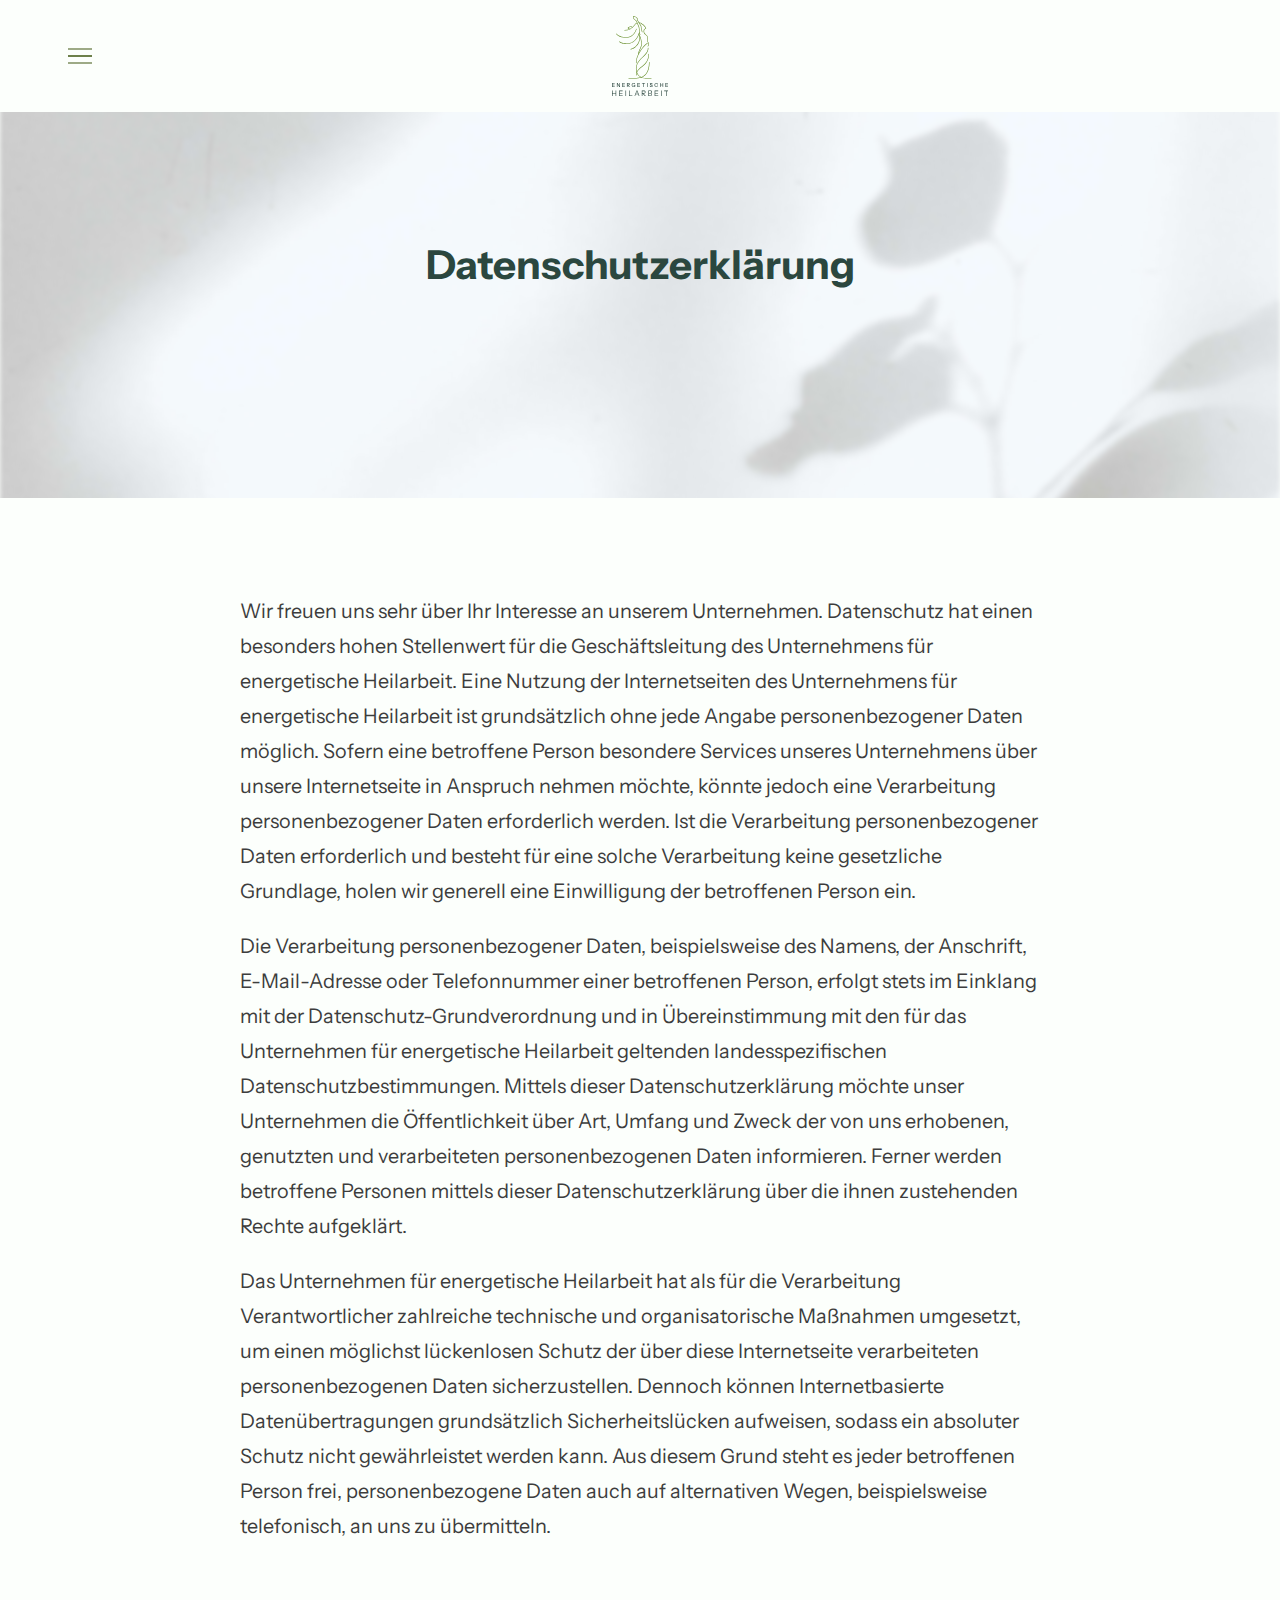
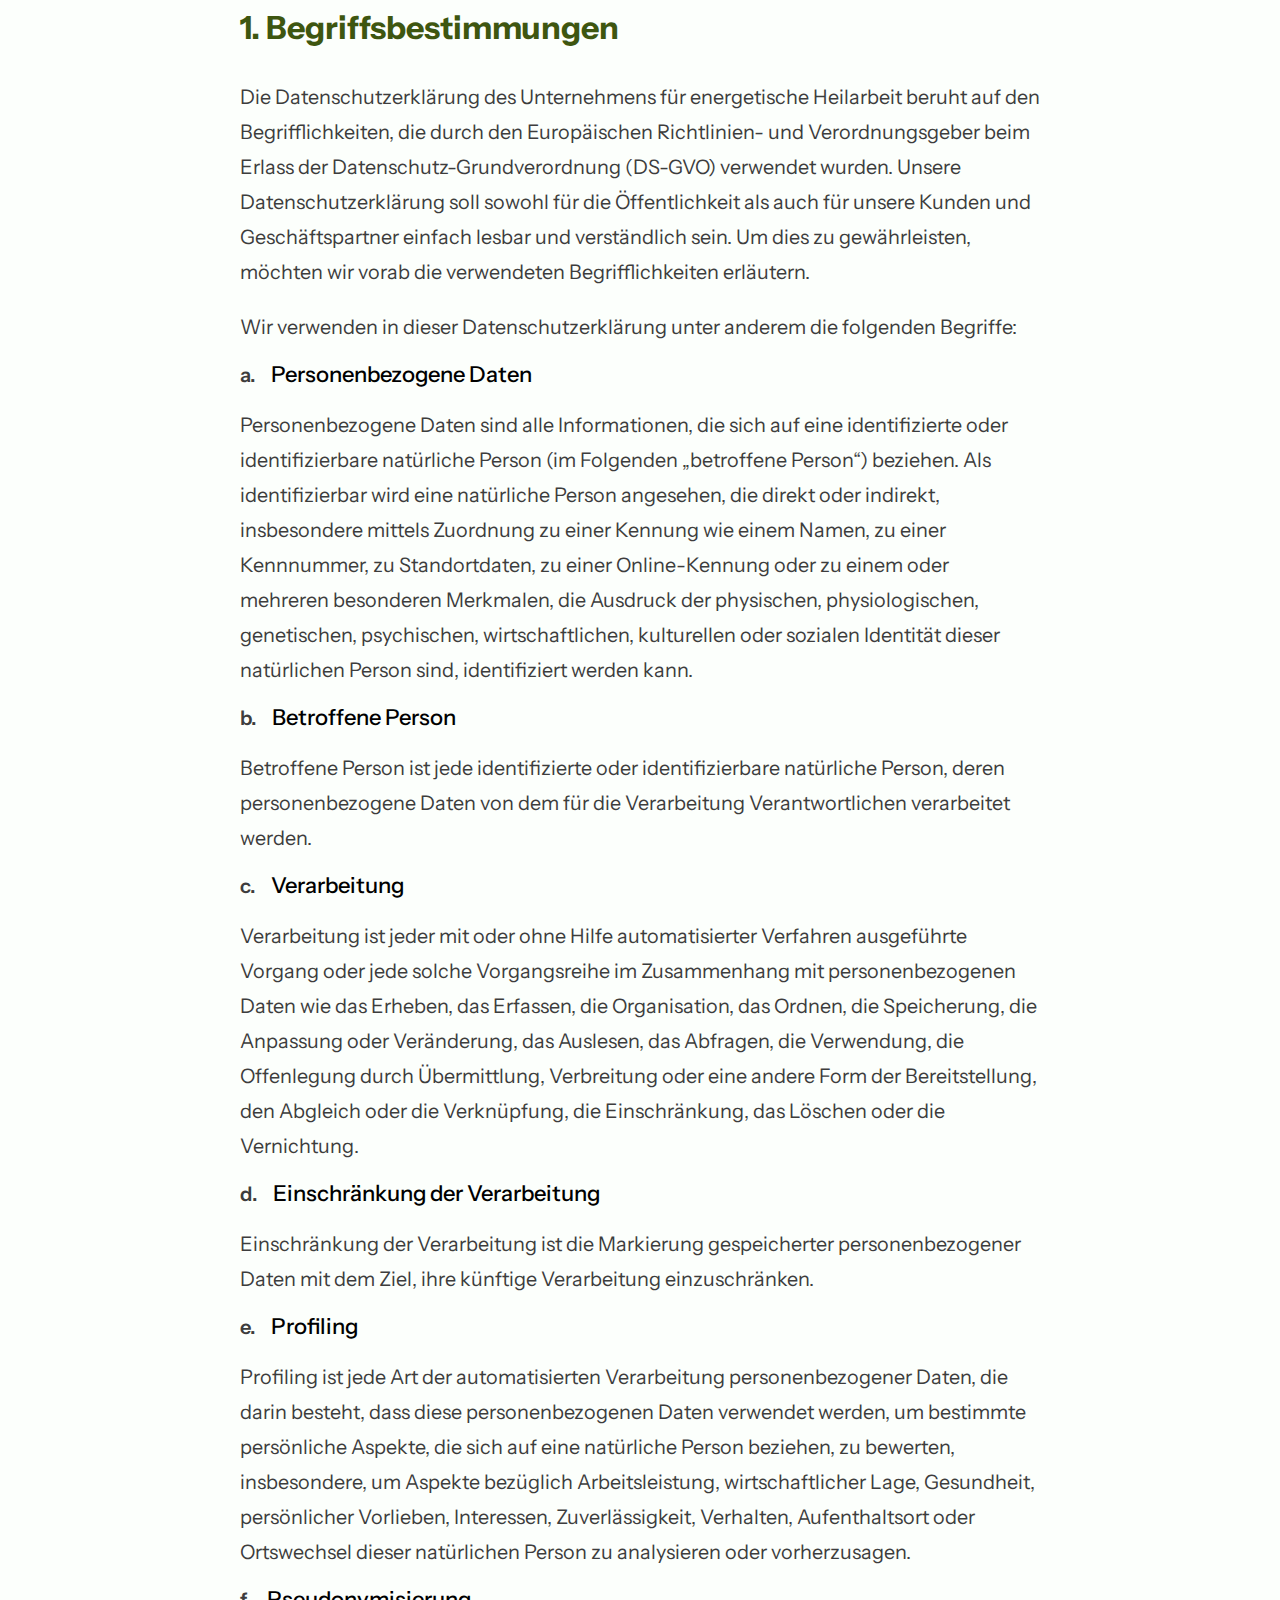
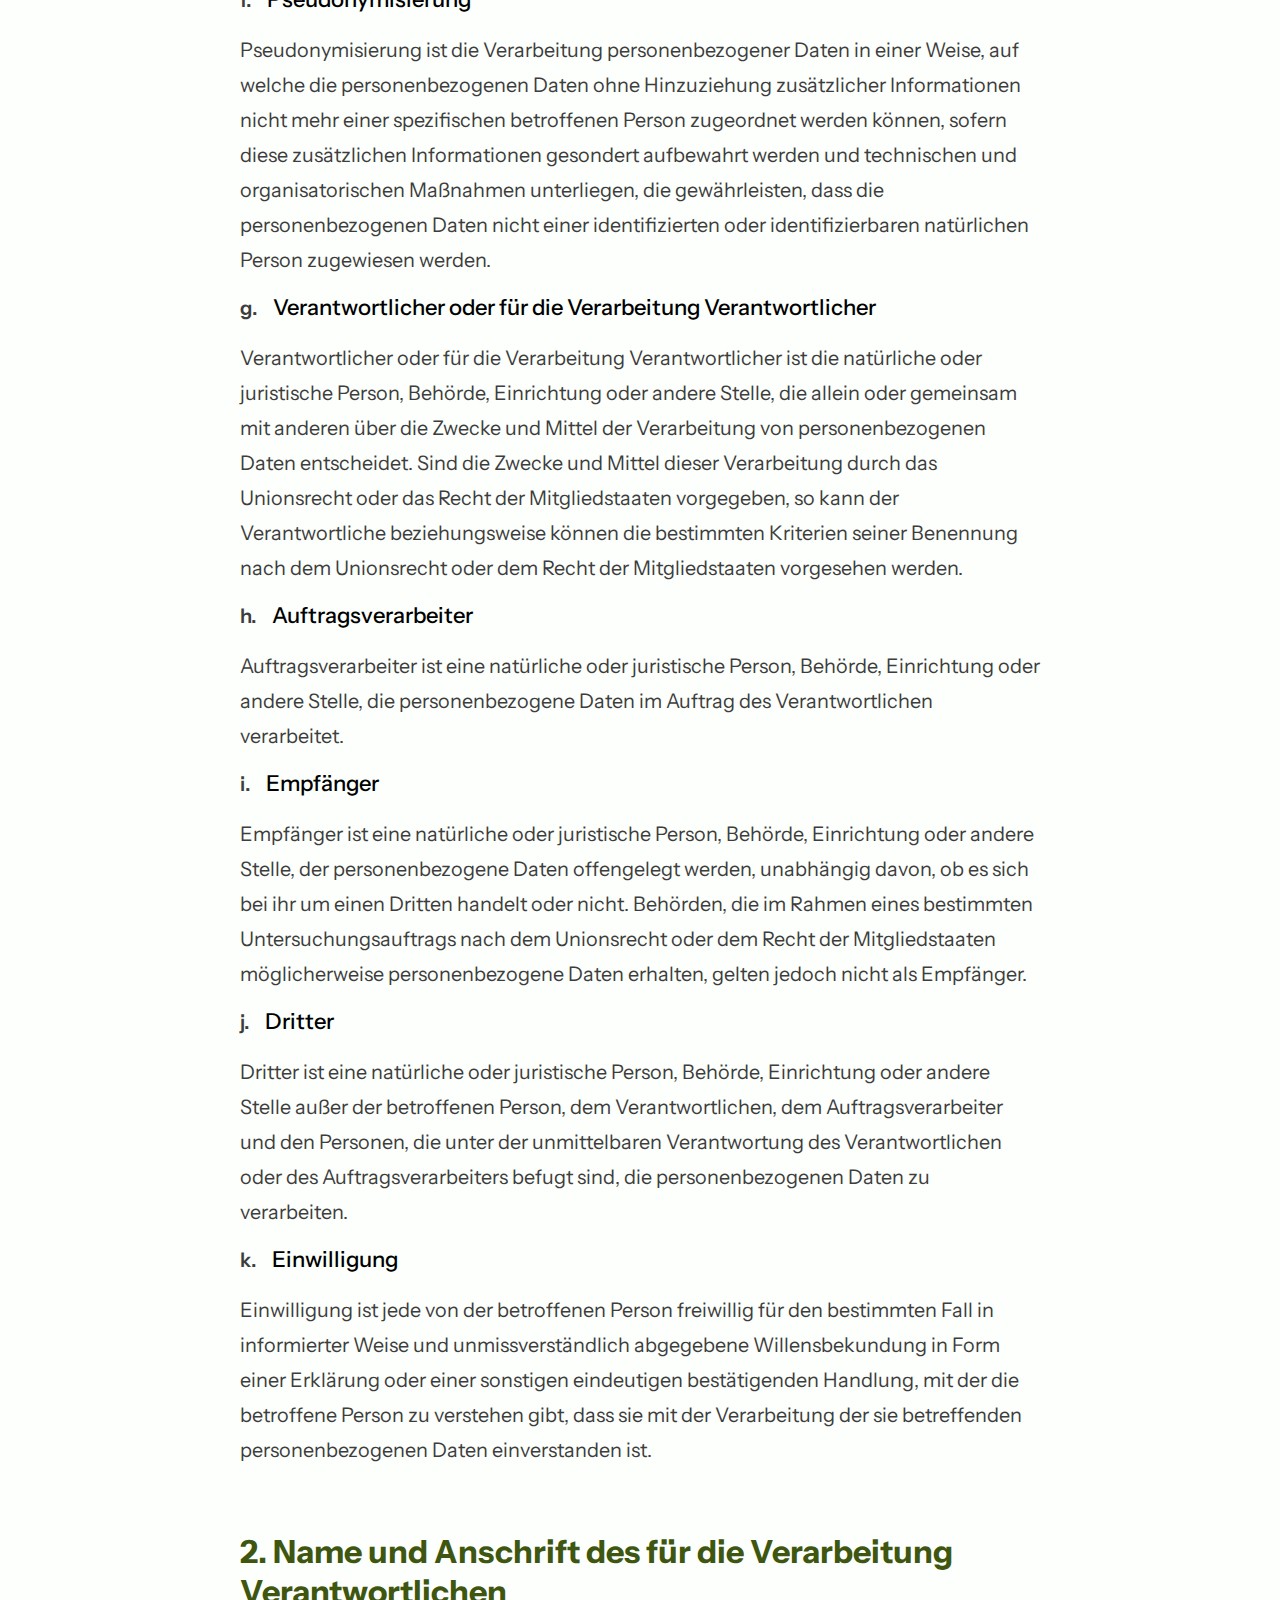
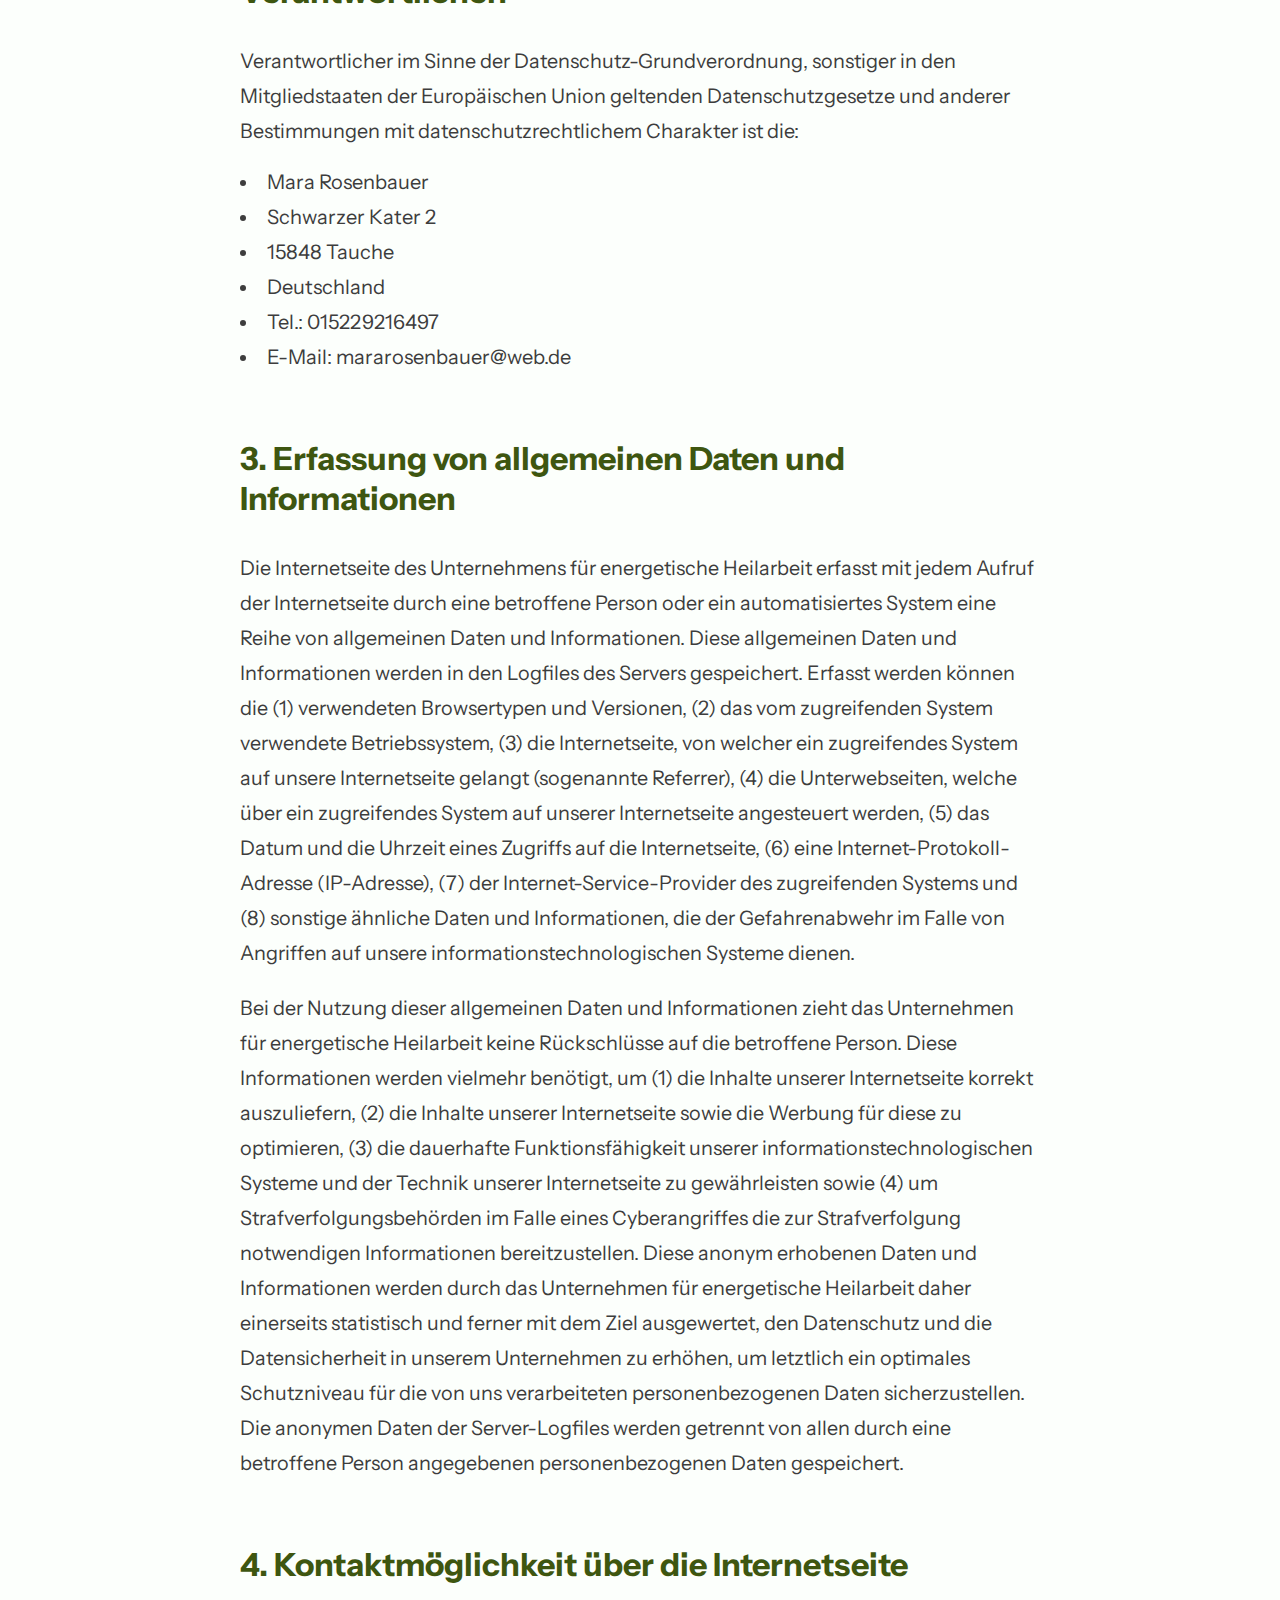
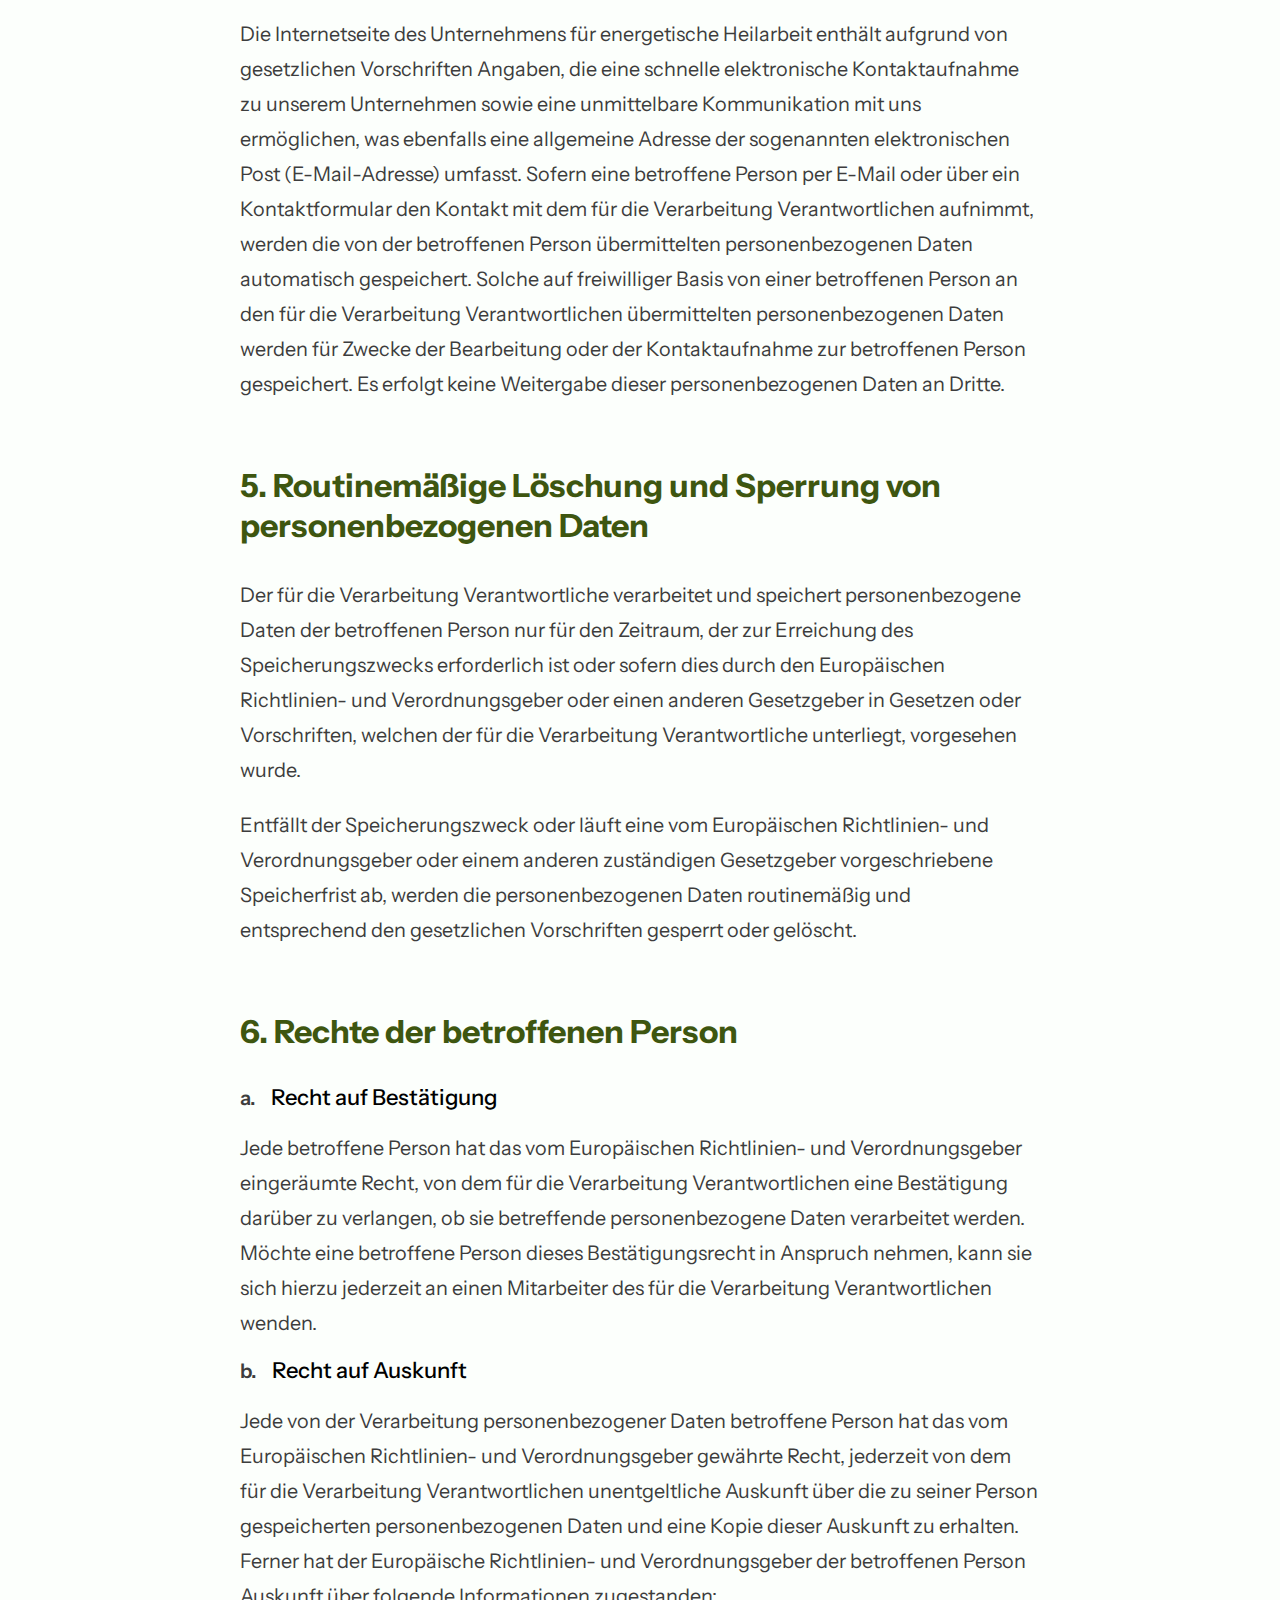
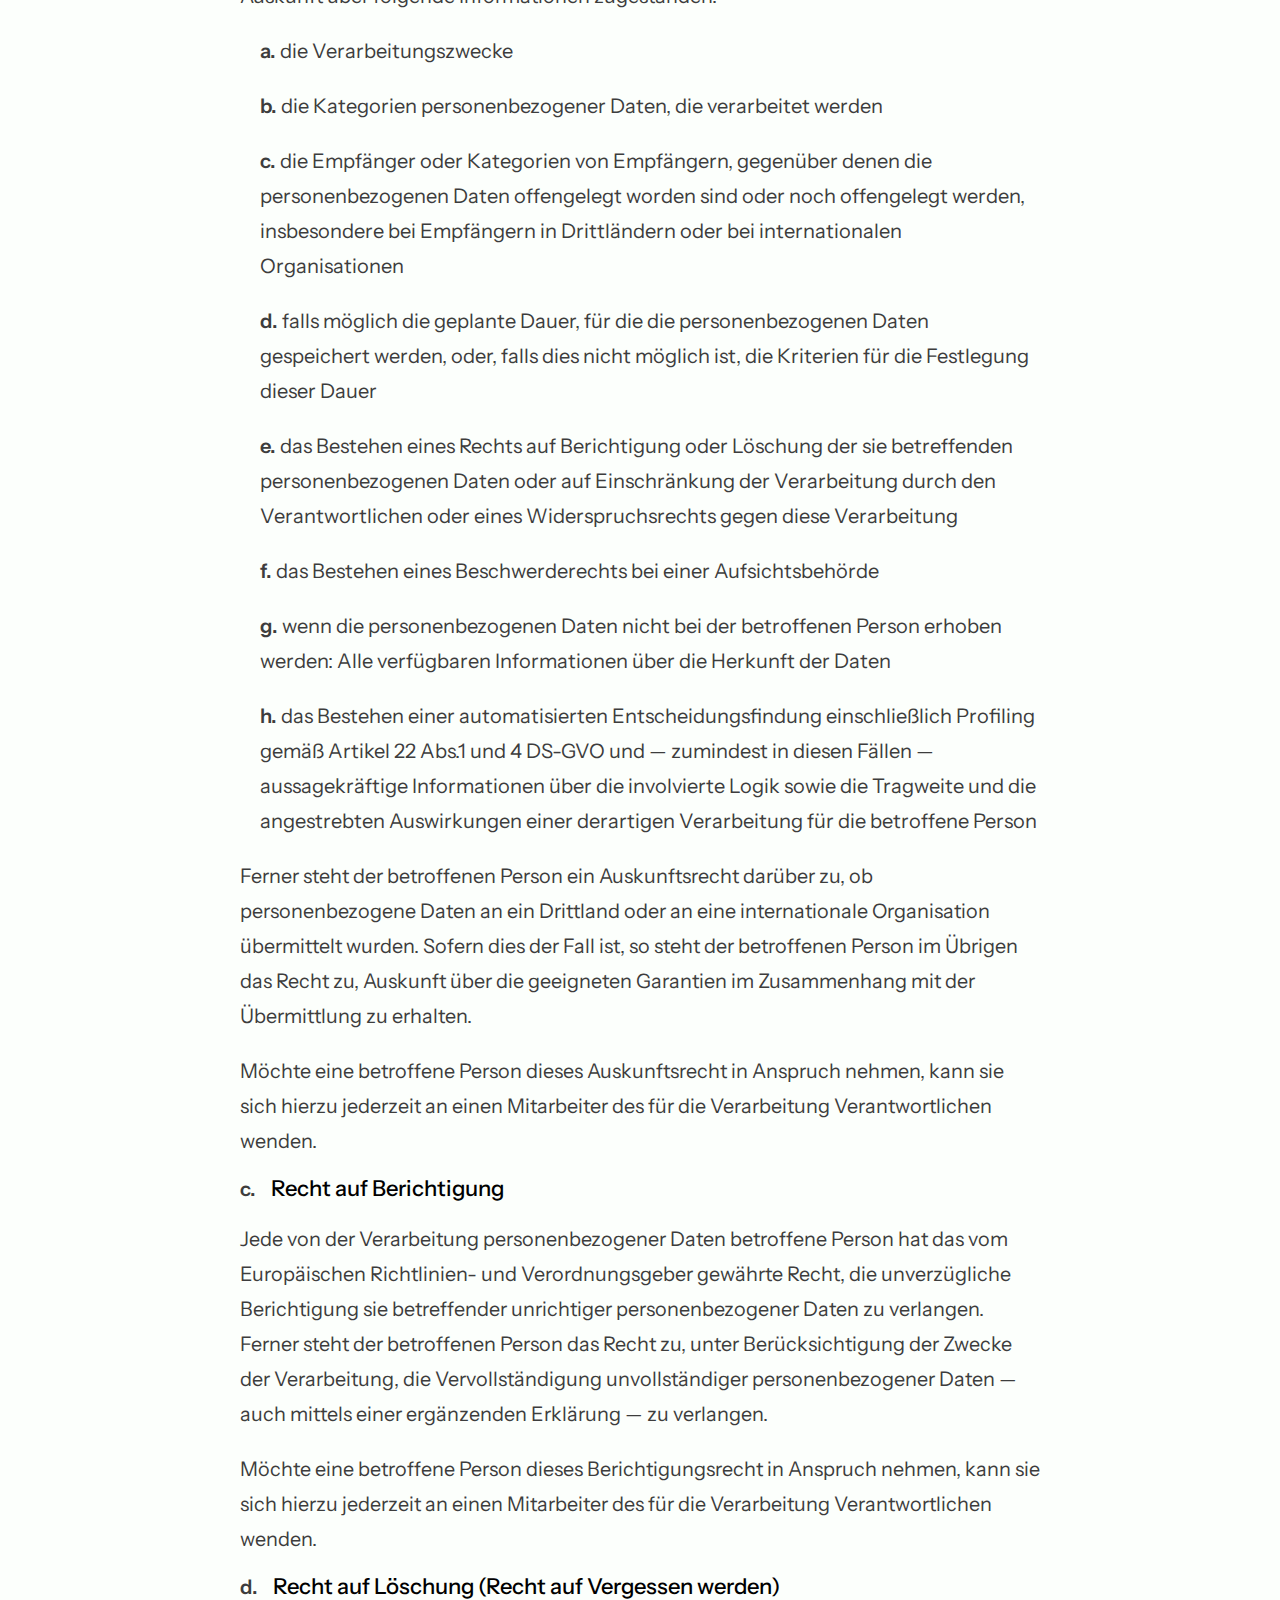
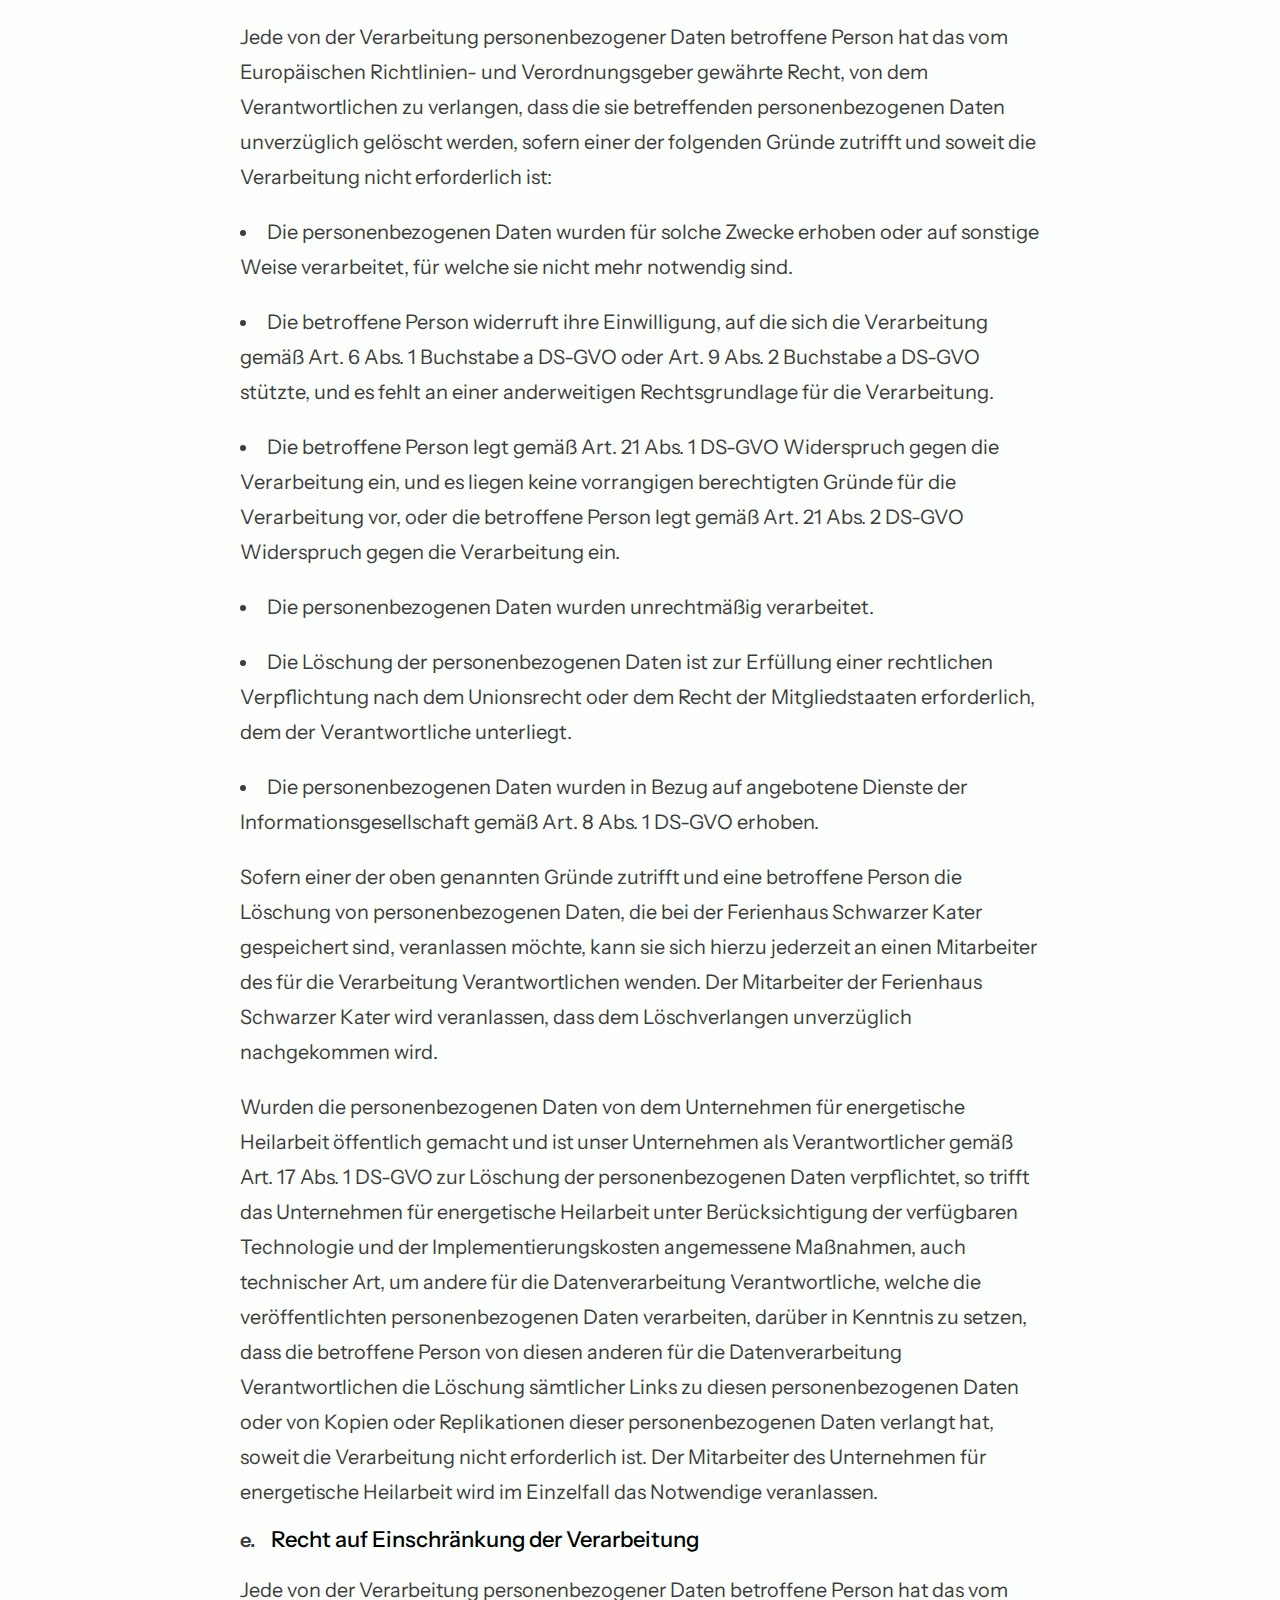
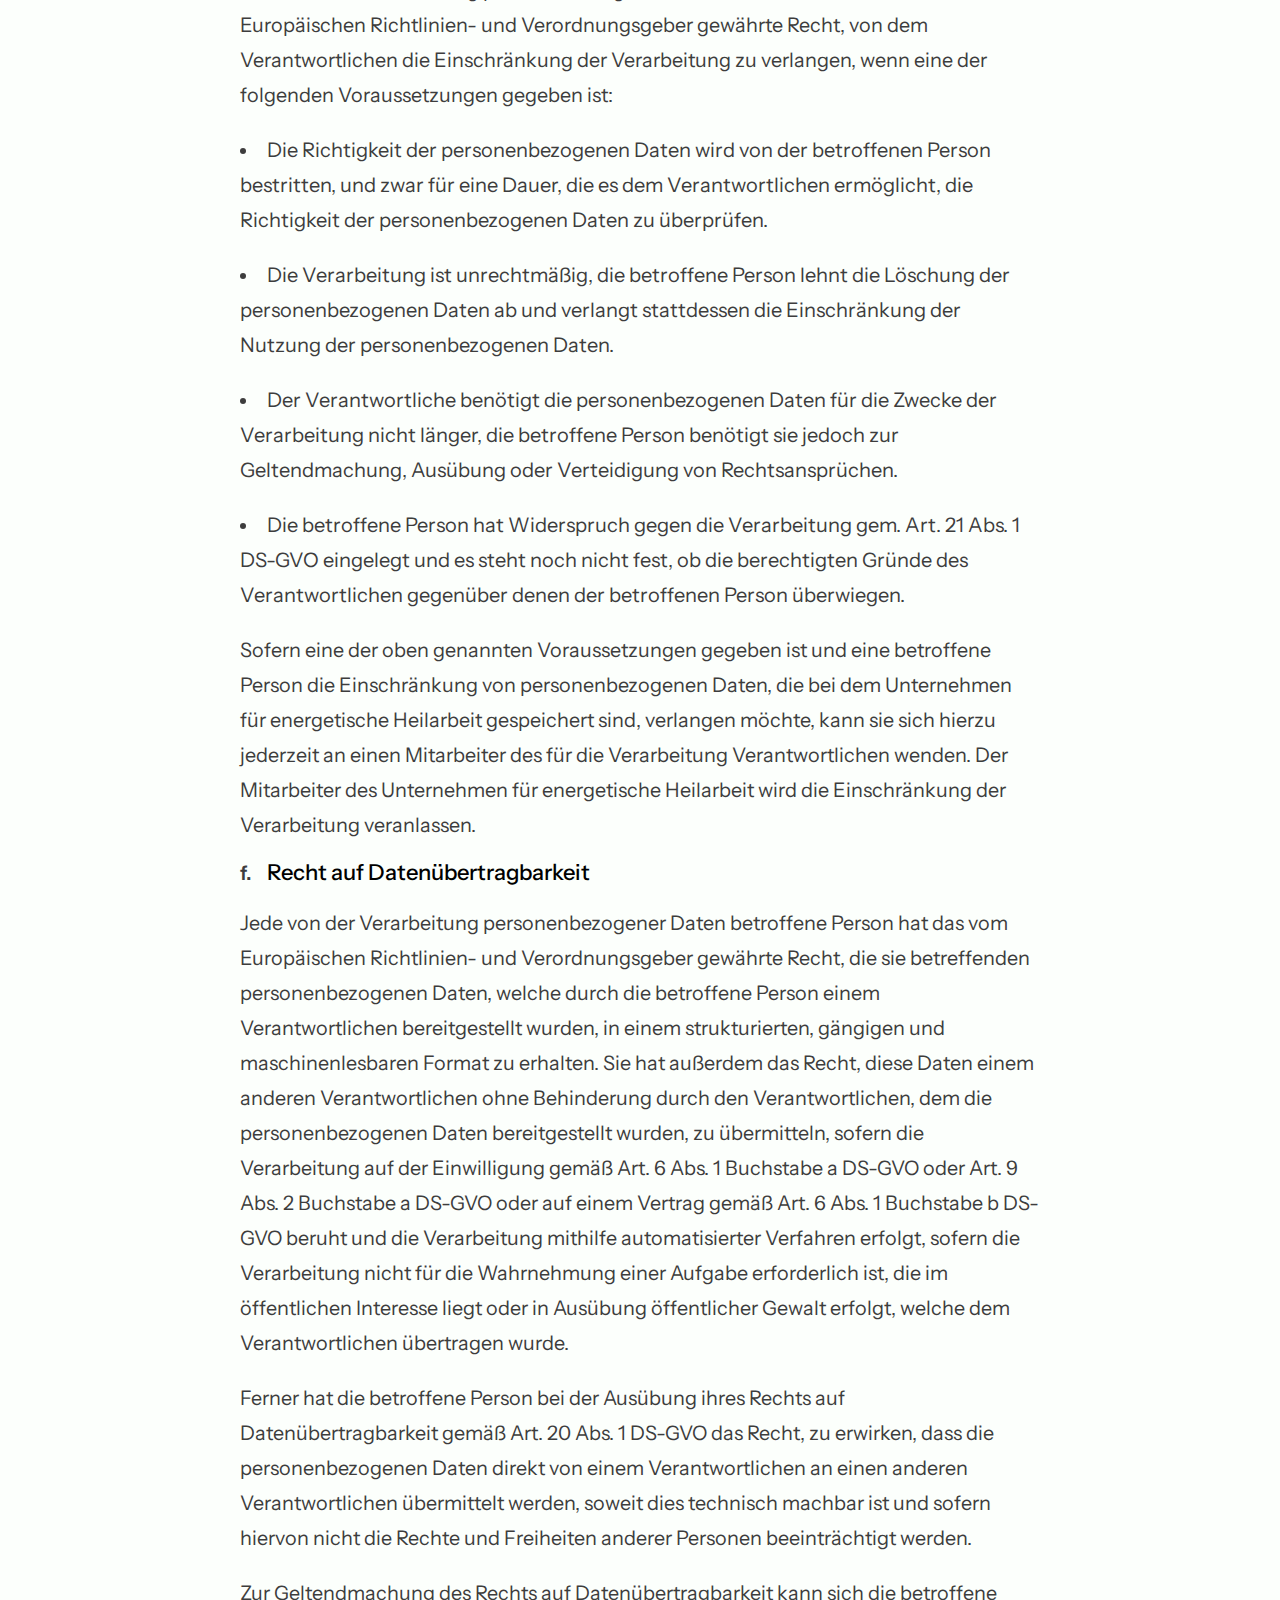
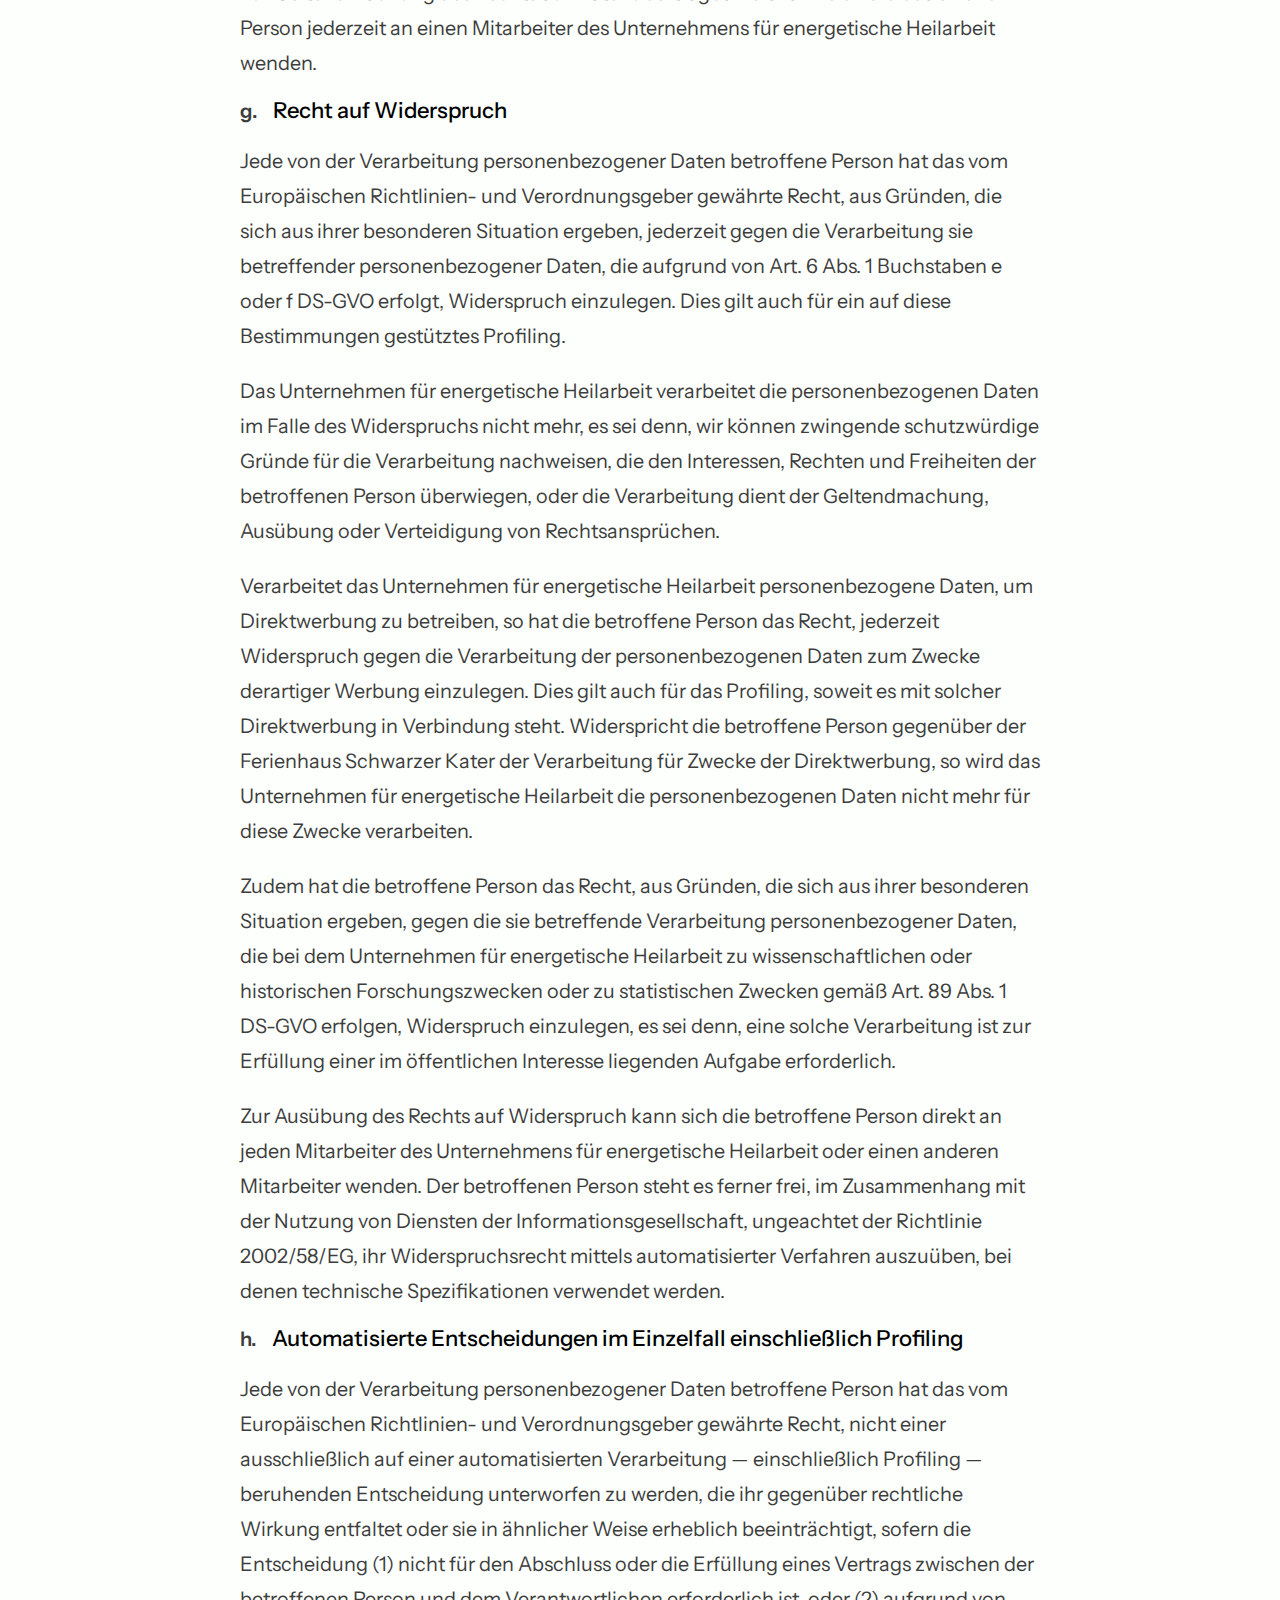
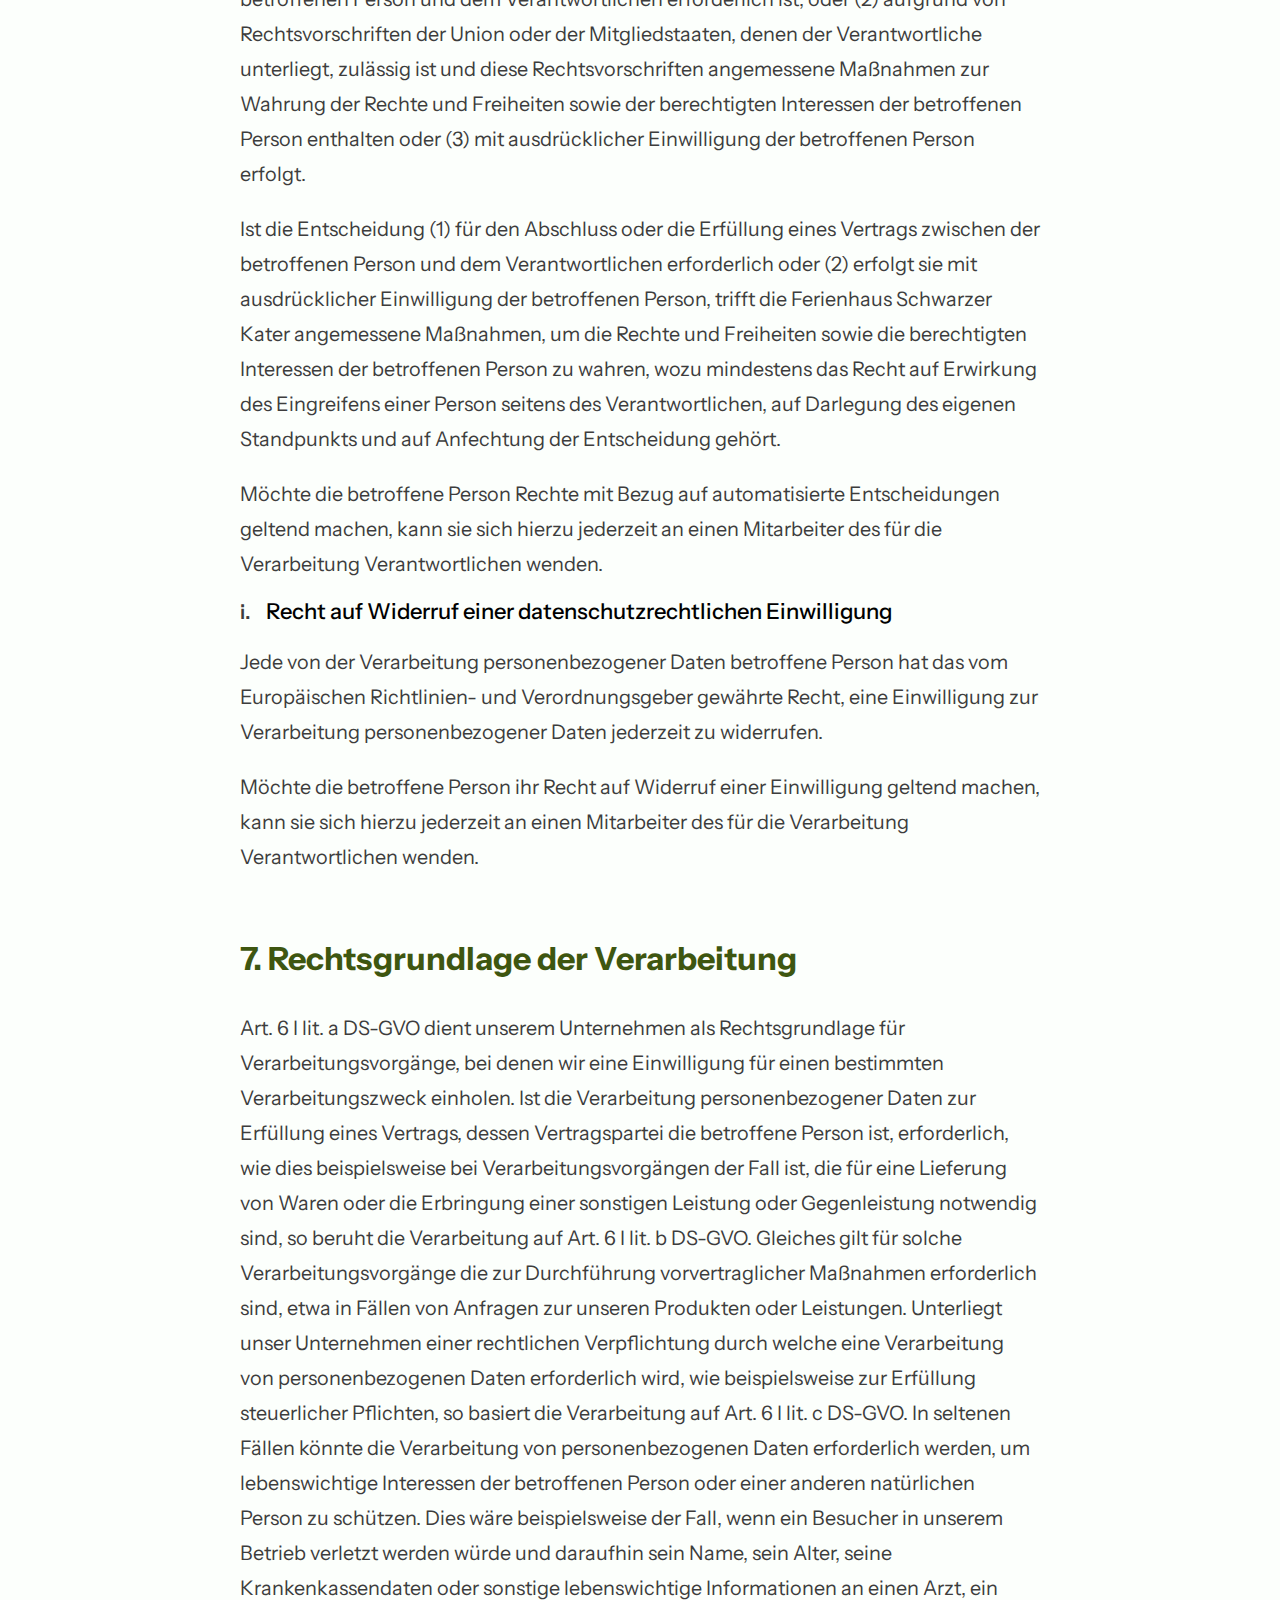
==== commit ff5f36e8: "Fixes in the menu" ====
--- a/datenschutzerklarung.html
+++ b/datenschutzerklarung.html
@@ -38,8 +38,7 @@
 					<li><a href="index.html#hero">Energetische Heilarbeit</a></li>
 					<li><a href="index.html#preise">Einzelsitzungen</a></li>
 					<li><a href="index.html#einweihungen">Einweihungen</a></li>
-					<li><a href="index.html#uberuns">Über mich</a></li>
-					<li><a href="index.html#anreise">Anreise</a></li>
+					<li><a href="index.html#ubermich">Über mich</a></li>
 					<li><a href="index.html#kontakt">Kontakt</a></li>
 				</ul>
 			</nav>
--- a/style.css
+++ b/style.css
@@ -156,6 +156,9 @@
 
 .logo_link {
 	display: block;
+	margin-left: auto;
+	margin-right: auto;
+	width: calc(100% - 6 * var(--hgap));
 	line-height: 0;
 }
 
@@ -227,7 +230,7 @@
 	position: relative;
 	display: block;
 	margin: var(--vgap) var(--lgap);
-	width: calc(100% - 2 * var(--lgap));
+	width: calc(2 * var(--lgap));
 	height: calc( 100% - 2 * var(--vgap));
 	z-index: 1;
 	line-height: 0;
@@ -398,11 +401,12 @@
 .lightgreenbg { background-color: var(--green-1) }
 
 .whitebg [role="button"] {
-	background-color: var(--green-2);
+	line-height: 1.5;
 	font-size: var(--textsize);
 	font-variant-caps: normal;
 	letter-spacing: 0;
 	color: var(--green-4);
+	background-color: var(--green-2);
 }
 
 .whitebg [role="button"]:hover {
@@ -410,12 +414,24 @@
 	color: var(--green-0);
 }
 
-.photobg {
+.photobg::before {
+	position: absolute;
+	display: block;
+	margin: auto;
+	width: 100%;
+	height: 100%;
+	top: 0;
+	bottom: 0;
+	left: 0;
+	right: 0;
+	content: '';
+	z-index: -1;
 	background-image: url('milad-fakurian-UqP7U400AZs-unsplash.jpg');
 	background-repeat: no-repeat;
 	background-position: 50% 50%;
 	background-size: cover;
 	background-attachment: fixed;
+	filter: blur(2px);
 }
 
 .photobg [role="button"] {
@@ -430,10 +446,7 @@
 
 @media (prefers-color-scheme: dark)
 {
-	.photobg {
-		background-image: linear-gradient(var(--green-0), var(--green-0)), url('milad-fakurian-UqP7U400AZs-unsplash.jpg');
-		background-blend-mode: soft-light;
-	}
+	.photobg::before { filter: blur(2px) opacity(.75) }
 
 	.darkgreenbg { background-color: var(--green-1) }
 	.whitebg [role="button"] { background-color: rgba(var(--green-2-rgb), .125) }
@@ -534,6 +547,7 @@
 
 /* Lebensregeln */
 
+#lebensregeln { position: relative }
 #lebensregeln h3 { text-align: center }
 
 #lebensregeln ol {
@@ -795,13 +809,25 @@
 	#einweihungen p { color: var(--green-4) }
 }
 
-/* Kontakt */
-
-#kontakt { text-align: center }
+/* Über mich */
+
+#ubermich { text-align: center }
+
+#ubermich img {
+	position: relative;
+	display: block;
+	margin: var(--lgap) auto;
+	width: calc(10 * var(--gap));
+	height: calc(10 * var(--gap));
+	border-radius: 50%;
+	object-fit: cover;
+	object-position: 50% 50%;
+	filter: contrast(1.25);
+}
 
 @media screen and (min-width: 50rem)
 {
-	#kontakt {
+	#ubermich {
 		padding-left: calc(3 * var(--lgap));
 		padding-right: calc(3 * var(--lgap));
 	}
@@ -809,12 +835,30 @@
 
 @media screen and (min-width: 60rem)
 {
-	#kontakt {
+	#ubermich {
 		margin: auto;
 		padding-left: 0;
 		padding-right: 0;
 		width: calc(50% - var(--lgap) / 2);
 	}
+
+	#ubermich img {
+		width: calc(12 * var(--gap));
+		height: calc(12 * var(--gap));
+	}
+}
+
+@media screen and (min-width: 100rem)
+{
+	#ubermich img {
+		width: calc(16 * var(--gap));
+		height: calc(16 * var(--gap));
+	}
+}
+
+@media (prefers-color-scheme: dark)
+{
+	#ubermich img { opacity: .75 }
 }
 
 /* Legal */
